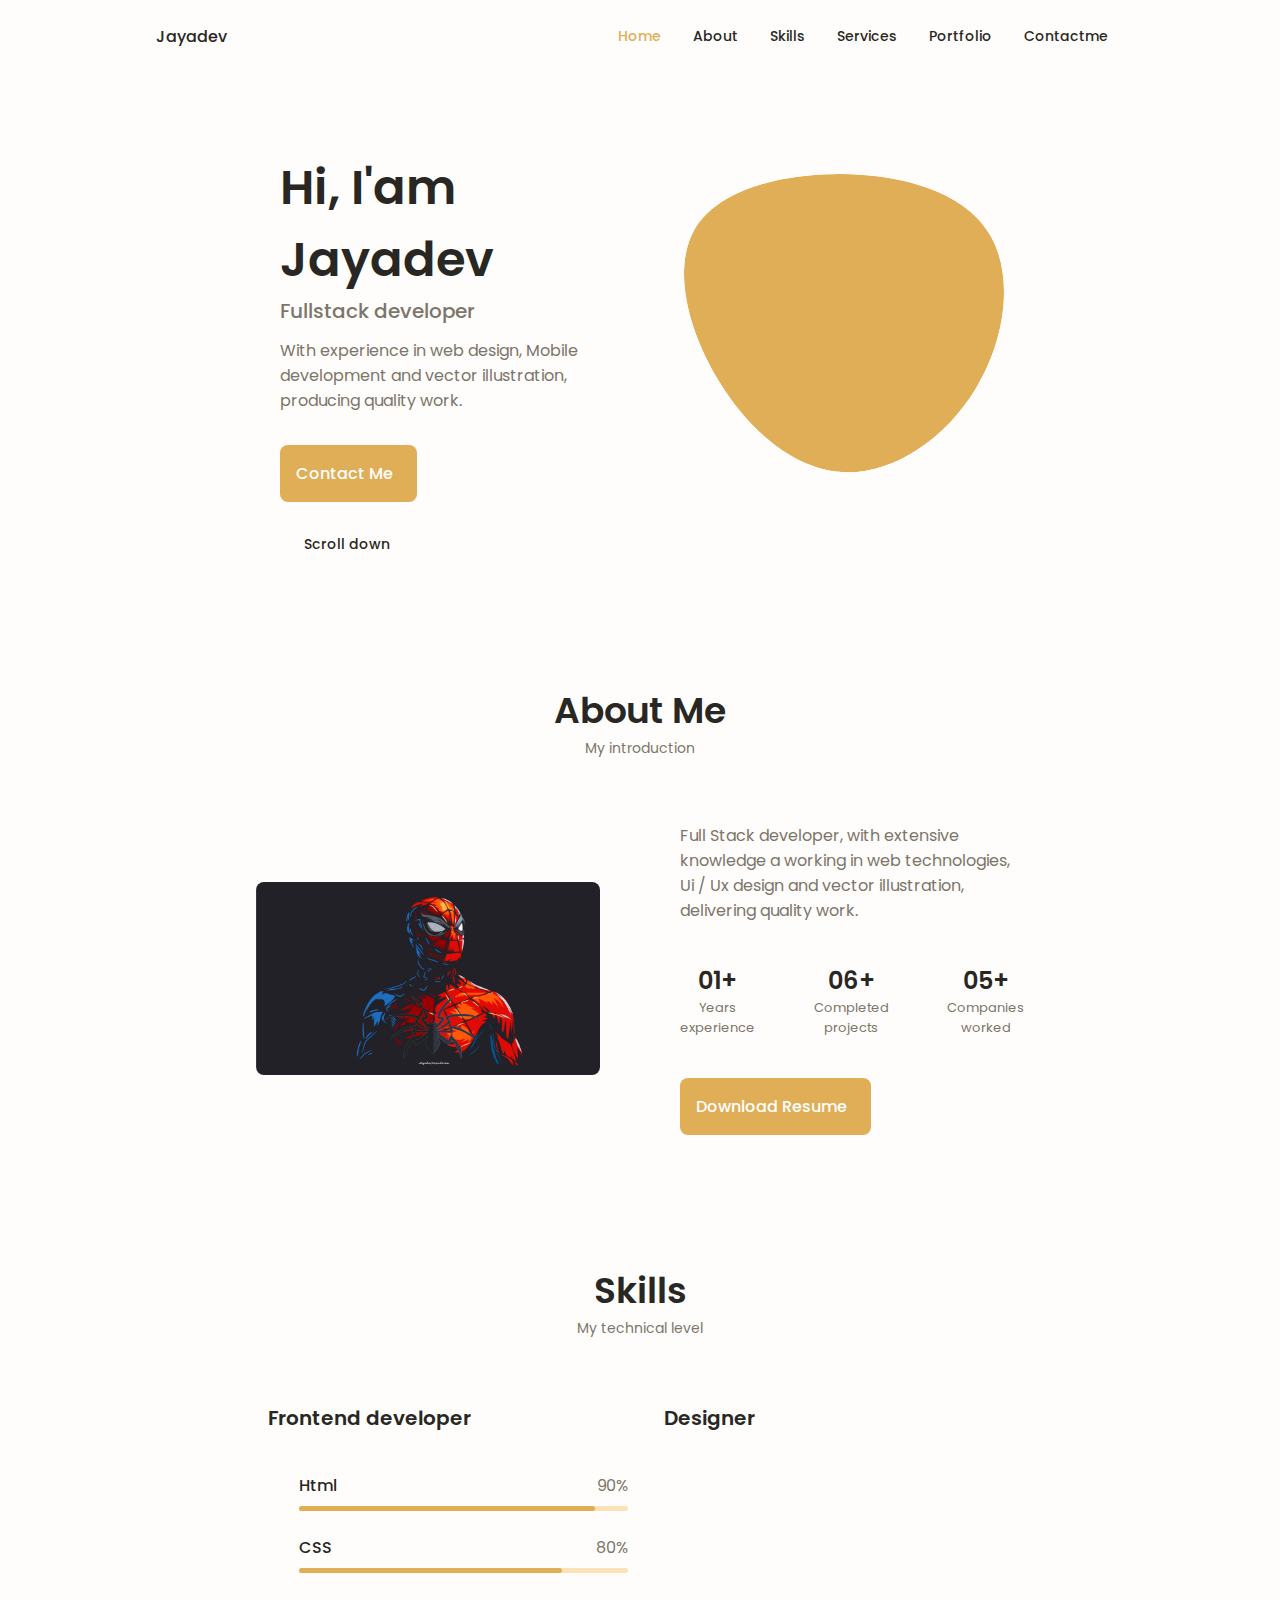
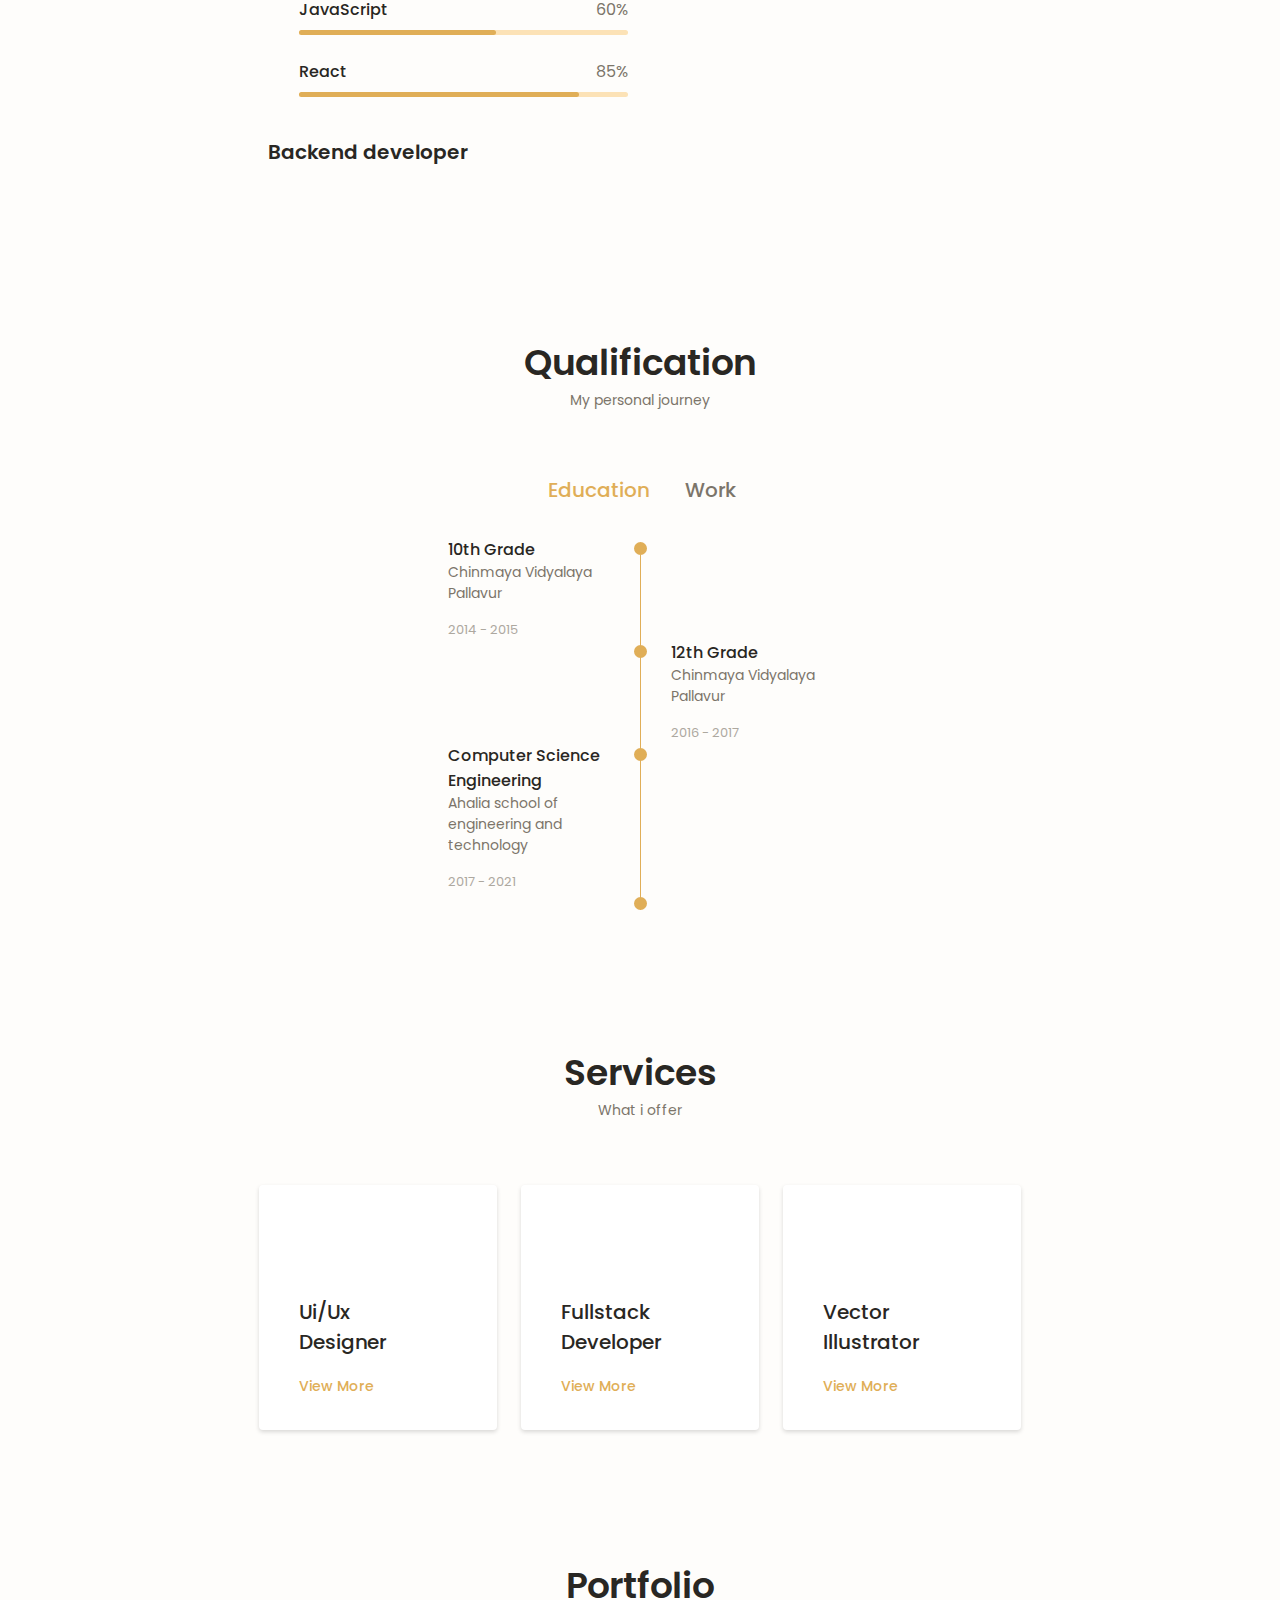
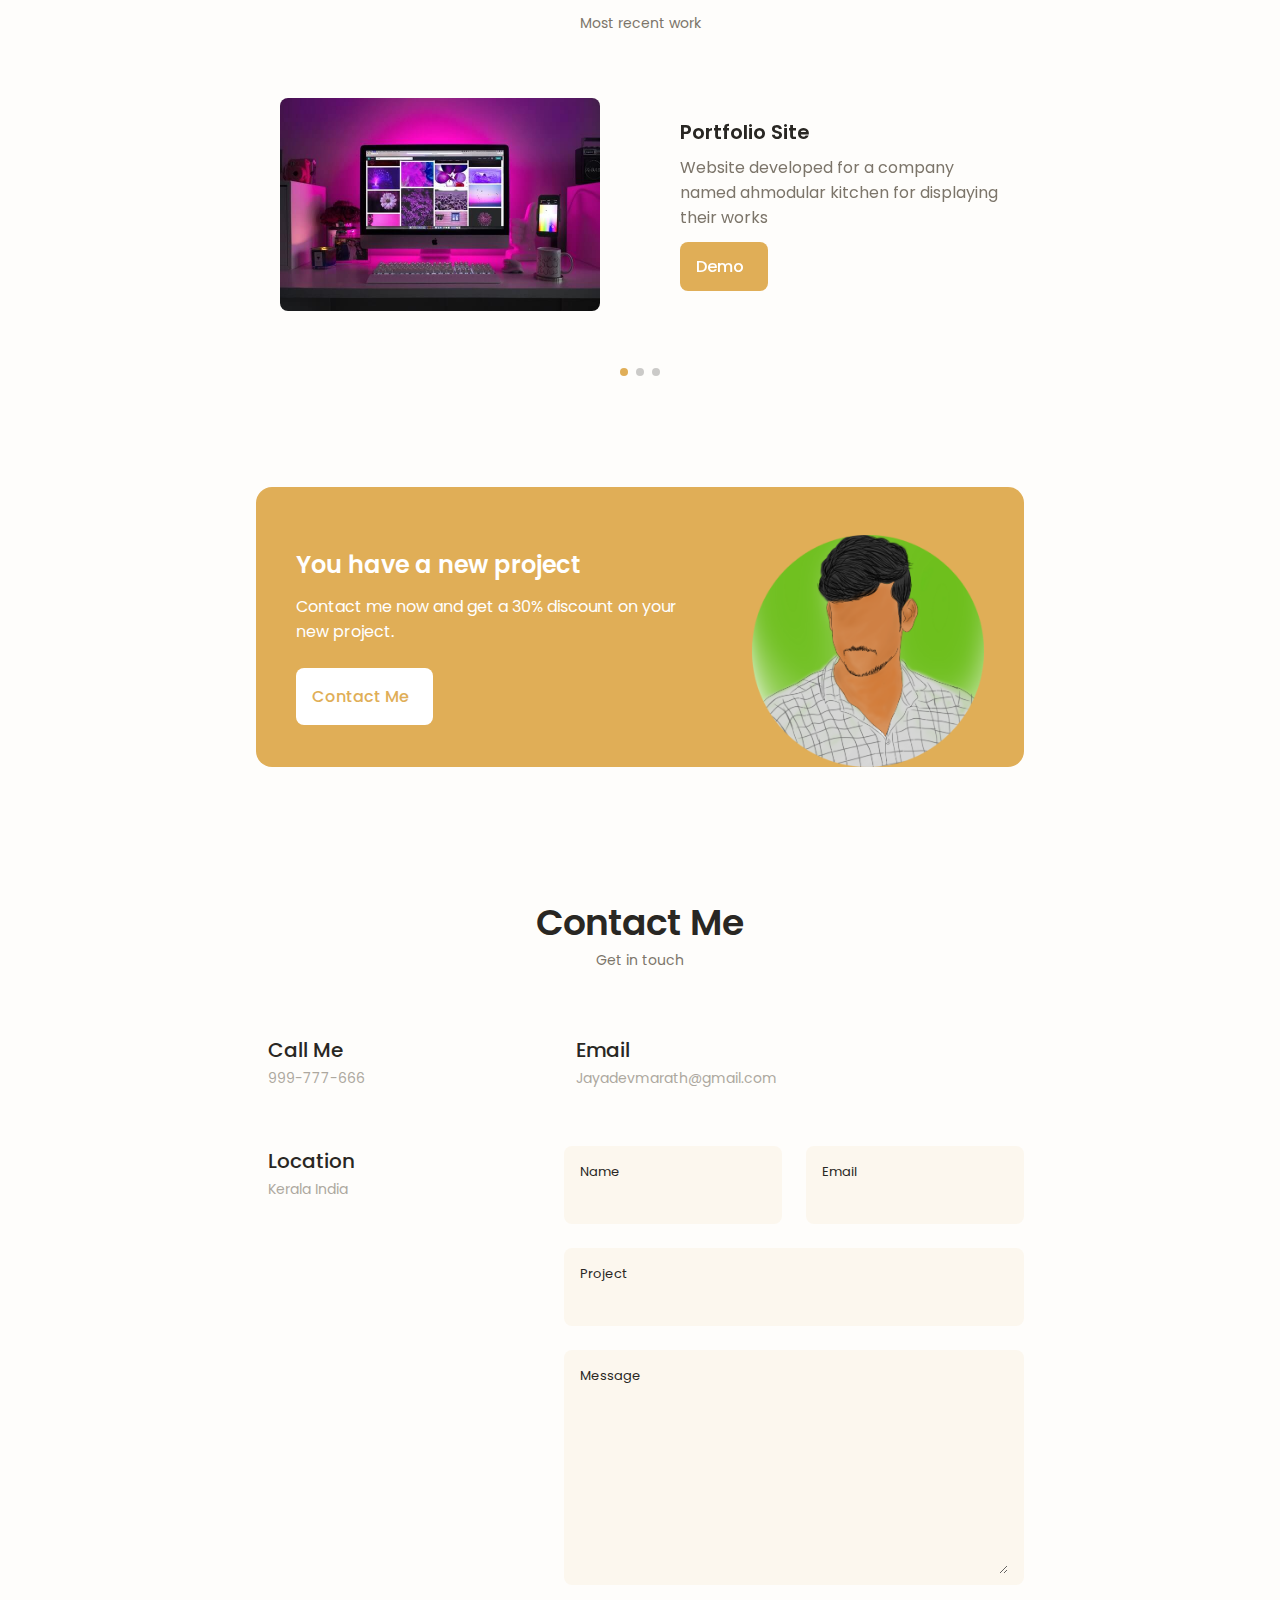
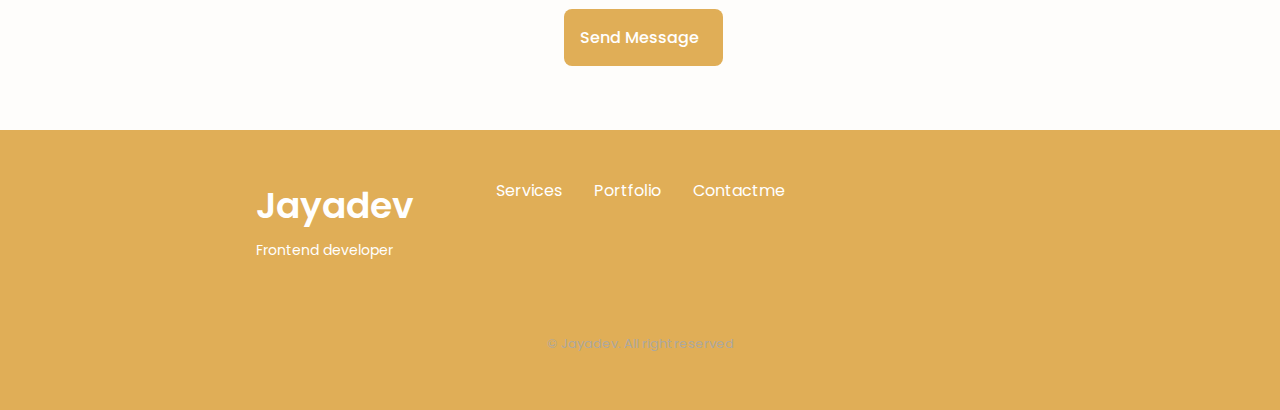
==== index.html @ 863f62b6 "resume added" ====
<!DOCTYPE html>
<html lang="en">
	
<head>
		<meta charset="UTF-8" />
		<meta name="viewport" content="width=device-width, initial-scale=1.0" />

		<!--==================== UNICONS ====================-->
		<link rel="stylesheet" href="https://unicons.iconscout.com/release/v4.0.0/css/line.css">

		<!--==================== SWIPER CSS ====================-->
		<link rel="stylesheet" href="assets/css/swiper-bundle.min.css" />

		<!--==================== CSS ====================-->
		<link rel="stylesheet" href="assets/css/styles.css" />

		<title>Jayadev's portfolio</title>
	</head>
	<body>
		<!--==================== HEADER ====================-->
		<header class="header" id="header">
			<nav class="nav container">
				<a href="#" class="nav__logo">Jayadev</a>

				<div class="nav__menu" id="nav-menu">
					<ul class="nav__list grid">
						<li class="nav__item">
							<a href="#home" class="nav__link active-link">
								<i class="uil uil-estate nav__icon"></i> Home
							</a>
						</li>
						<li class="nav__item">
							<a href="#about" class="nav__link">
								<i class="uil uil-user nav__icon"></i> About
							</a>
						</li>
						<li class="nav__item">
							<a href="#skills" class="nav__link">
								<i class="uil uil-file-alt nav__icon"></i>
								Skills
							</a>
						</li>
						<li class="nav__item">
							<a href="#services" class="nav__link">
								<i class="uil uil-briefcase-alt nav__icon"></i>
								Services
							</a>
						</li>
						<li class="nav__item">
							<a href="#portfolio" class="nav__link">
								<i class="uil uil-scenery nav__icon"></i>
								Portfolio
							</a>
						</li>
						<li class="nav__item">
							<a href="#contact" class="nav__link">
								<i class="uil uil-message nav__icon"></i>
								Contactme
							</a>
						</li>
					</ul>
					<i class="uil uil-times nav__close" id="nav-close"></i>
				</div>

				<div class="nav__btns">
					<!-- Theme change button -->
					<i class="uil uil-moon change-theme" id="theme-button"></i>

					<div class="nav__toggle" id="nav-toggle">
						<i class="uil uil-apps"></i>
					</div>
				</div>
			</nav>
		</header>

		<!--==================== MAIN ====================-->
		<main class="main">
			<!--==================== HOME ====================-->
			<section class="home section" id="home">
				<div class="home__container container grid">
					<div class="home__content grid">
						<div class="home__social">
							<a
								href="https://www.linkedin.com/in/jayadev-v-3472621b2/"
								target="_blank"
								class="home__social-icon"
							>
								<i class="uil uil-linkedin-alt"></i>
							</a>
							<a
								href="https://www.behance.net/jayadev_v"
								target="_blank"
								class="home__social-icon"
							>
								<i class="uil uil-behance"></i>
							</a>
							<a
								href="https://github.com/jayadevvasudevan"
								target="_blank"
								class="home__social-icon"
							>
								<i class="uil uil-github-alt"></i>
							</a>
						</div>
						<div class="home__img">
							<svg
								class="home__blob"
								viewBox="0 0 200 187"
								xmlns="http://www.w3.org/2000/svg"
								xmlns:xlink="http://www.w3.org/1999/xlink"
							>
								<mask id="mask0" mask-type="alpha">
									<path
										d="M190.312 36.4879C206.582 62.1187 201.309 102.826 182.328 134.186C163.346 165.547 
                    130.807 187.559 100.226 186.353C69.6454 185.297 41.0228 161.023 21.7403 129.362C2.45775 
                    97.8511 -7.48481 59.1033 6.67581 34.5279C20.9871 10.1032 59.7028 -0.149132 97.9666 
                    0.00163737C136.23 0.303176 174.193 10.857 190.312 36.4879Z"
									/>
								</mask>
								<g mask="url(#mask0)">
									<path
										d="M190.312 36.4879C206.582 62.1187 201.309 102.826 182.328 134.186C163.346 
                    165.547 130.807 187.559 100.226 186.353C69.6454 185.297 41.0228 161.023 21.7403 
                    129.362C2.45775 97.8511 -7.48481 59.1033 6.67581 34.5279C20.9871 10.1032 59.7028 
                    -0.149132 97.9666 0.00163737C136.23 0.303176 174.193 10.857 190.312 36.4879Z"
									/>
									<image
										class="home__blob-img"
										x="12"
										y="18"
										xlink:href="assets/img/perfil.png"
									/>
								</g>
							</svg>
						</div>
						<div class="home__data">
							<h1 class="home__title">Hi, I'am Jayadev</h1>
							<h3 class="home__subtitle">Fullstack developer</h3>
							<p class="home__description">
								With experience in web design, Mobile development and vector illustration, producing quality work.
							</p>
							<a href="#contact" class="button button--flex">
								Contact Me
								<i class="uil uil-message button__icon"></i>
							</a>
						</div>
					</div>

					<div class="home__scroll">
						<a
							href="#about"
							class="home__scroll-button button--flex"
						>
							<i class="uil uil-mouse-alt home__scroll-mouse"></i>
							<span class="home__scroll-name">Scroll down</span>
							<i
								class="uil uil-arrow-down home__scroll-arrow"
							></i>
						</a>
					</div>
				</div>
			</section>

			<!--==================== ABOUT ====================-->
			<section class="about section" id="about">
				<h2 class="section__title">About Me</h2>
				<span class="section__subtitle">My introduction</span>

				<div class="about__container container grid">
					<img src="assets/img/about.png" alt="" class="about__img" />

					<div class="about__data">
						<p class="about__description">
							Full Stack developer, with extensive knowledge a working in web technologies, Ui / Ux
							design and vector illustration, delivering quality work.
						</p>

						<div class="about__info">
							<div>
								<span class="about__info-title">01+</span>
								<span class="about__info-name"
									>Years <br />
									experience</span
								>
							</div>

							<div>
								<span class="about__info-title">06+</span>
								<span class="about__info-name"
									>Completed<br />
									projects</span
								>
							</div>

							<div>
								<span class="about__info-title">05+</span>
								<span class="about__info-name"
									>Companies <br />
									worked</span
								>
							</div>
						</div>

						<div class="about__buttons">
							<a
								download=""
								href="assets/pdf/Jayadev_V_Resume.pdf"
								class="button button--flex"
							>
								Download Resume
								<i
									class="uil uil-download-alt button__icon"
								></i>
							</a>
						</div>
					</div>
				</div>
			</section>

			<!--==================== SKILLS ====================-->
			<section class="skills section" id="skills">
				<h2 class="section__title">Skills</h2>
				<span class="section__subtitle">My technical level</span>

				<div class="skills__container container grid">
					<div>
						<!--==================== SKILLS 1 ====================-->
						<div class="skills__content skills__open">
							<div class="skills__header">
								<i
									class="uil uil-brackets-curly skills__icon"
								></i>

								<div>
									<h1 class="skills__title">
										Frontend developer
									</h1>
									<span class="skills__subtitile"
										></span
									>
								</div>
								<i class="uil uil-angle-down skills__arrow"></i>
							</div>

							<div class="skills__list grid">
								<div class="skills__data">
									<div class="skills__titles">
										<h3 class="skills__name">Html</h3>
										<span class="skills__number">90%</span>
									</div>
									<div class="skills__bar">
										<span
											class="
												skills__percentage skills__html
											"
										></span>
									</div>
								</div>

								<div class="skills__data">
									<div class="skills__titles">
										<h3 class="skills__name">CSS</h3>
										<span class="skills__number">80%</span>
									</div>
									<div class="skills__bar">
										<span
											class="
												skills__percentage skills__css
											"
										></span>
									</div>
								</div>

								<div class="skills__data">
									<div class="skills__titles">
										<h3 class="skills__name">JavaScript</h3>
										<span class="skills__number">60%</span>
									</div>
									<div class="skills__bar">
										<span
											class="
												skills__percentage skills__js
											"
										></span>
									</div>
								</div>

								<div class="skills__data">
									<div class="skills__titles">
										<h3 class="skills__name">React</h3>
										<span class="skills__number">85%</span>
									</div>
									<div class="skills__bar">
										<span
											class="
												skills__percentage skills__react
											"
										></span>
									</div>
								</div>
							</div>
						</div>

						<!--==================== SKILLS 2 ====================-->
						<div class="skills__content skills__close">
							<div class="skills__header">
								<i
									class="uil uil-server-network skills__icon"
								></i>

								<div>
									<h1 class="skills__title">
										Backend developer
									</h1>
									<span class="skills__subtitile"
										></span
									>
								</div>
								<i class="uil uil-angle-down skills__arrow"></i>
							</div>

							<div class="skills__list grid">
								<div class="skills__data">
									<div class="skills__titles">
										<h3 class="skills__name">PHP</h3>
										<span class="skills__number">80%</span>
									</div>
									<div class="skills__bar">
										<span
											class="
												skills__percentage skills__php
											"
										></span>
									</div>
								</div>

								<div class="skills__data">
									<div class="skills__titles">
										<h3 class="skills__name">Django</h3>
										<span class="skills__number">70%</span>
									</div>
									<div class="skills__bar">
										<span
											class="
												skills__percentage skills__node
											"
										></span>
									</div>
								</div>

								<div class="skills__data">
									<div class="skills__titles">
										<h3 class="skills__name">Firebase</h3>
										<span class="skills__number">90%</span>
									</div>
									<div class="skills__bar">
										<span
											class="
												skills__percentage
												skills__firebase
											"
										></span>
									</div>
								</div>

								<div class="skills__data">
									<div class="skills__titles">
										<h3 class="skills__name">Python</h3>
										<span class="skills__number">55%</span>
									</div>
									<div class="skills__bar">
										<span
											class="
												skills__percentage
												skills__python
											"
										></span>
									</div>
								</div>
							</div>
						</div>
					</div>

					<div>
						<!--==================== SKILLS 3 ====================-->
						<div class="skills__content skills__close">
							<div class="skills__header">
								<i class="uil uil-swatchbook skills__icon"></i>

								<div>
									<h1 class="skills__title">Designer</h1>
									<span class="skills__subtitile"
										></span
									>
								</div>
								<i class="uil uil-angle-down skills__arrow"></i>
							</div>

							<div class="skills__list grid">
								<div class="skills__data">
									<div class="skills__titles">
										<h3 class="skills__name">Figma</h3>
										<span class="skills__number">90%</span>
									</div>
									<div class="skills__bar">
										<span
											class="
												skills__percentage skills__figma
											"
										></span>
									</div>
								</div>

								<div class="skills__data">
									<div class="skills__titles">
										<h3 class="skills__name">Adobe XD</h3>
										<span class="skills__number">85%</span>
									</div>
									<div class="skills__bar">
										<span
											class="
												skills__percentage
												skills__sketch
											"
										></span>
									</div>
								</div>

								<div class="skills__data">
									<div class="skills__titles">
										<h3 class="skills__name">Photoshop</h3>
										<span class="skills__number">75%</span>
									</div>
									<div class="skills__bar">
										<span
											class="
												skills__percentage
												skills__photoshop
											"
										></span>
									</div>
								</div>
							</div>
						</div>
					</div>
				</div>
			</section>

			<!--==================== QUALIFICATION ====================-->
			<section class="qualification section">
				<h2 class="section__title">Qualification</h2>
				<span class="section__subtitle">My personal journey</span>

				<div class="qualification__container container">
					<div class="qualification__tabs">
						<div
							class="
								qualification__button
								button--flex
								qualification__active
							"
							data-target="#education"
						>
							<i
								class="
									uil uil-graduation-cap
									qualification__icon
								"
							></i>
							Education
						</div>

						<div
							class="qualification__button button--flex"
							data-target="#work"
						>
							<i
								class="
									uil uil-briefcase-alt
									qualification__icon
								"
							></i>
							Work
						</div>
					</div>

					<div class="qualification__sections">
						<!--==================== QUALIFICATION CONTENT 1 ====================-->
						<div
							class="qualification__content qualification__active"
							data-content
							id="education"
						>
							<!--==================== QUALIFICATION 1 ====================-->
							<div class="qualification__data">
								<div>
									<h3 class="qualification__title">
										10th Grade
									</h3>
									<span class="qualification__subtitle"
										>Chinmaya Vidyalaya Pallavur</span
									>
									<div class="qualification__calendar">
										<i class="uil uil-calendar-alt"></i>
										2014 - 2015
									</div>
								</div>

								<div>
									<span class="qualification__rounder"></span>
									<span class="qualification__line"></span>
								</div>
							</div>

							<!--==================== QUALIFICATION 2 ====================-->
							<div class="qualification__data">
								<div></div>

								<div>
									<span class="qualification__rounder"></span>
									<span class="qualification__line"></span>
								</div>

								<div>
									<h3 class="qualification__title">
										12th Grade
									</h3>
									<span class="qualification__subtitle"
										>Chinmaya Vidyalaya Pallavur</span
									>
									<div class="qualification__calendar">
										<i class="uil uil-calendar-alt"></i>
										2016 - 2017
									</div>
								</div>
							</div>

							<!--==================== QUALIFICATION 3 ====================-->
							<div class="qualification__data">
								<div>
									<h3 class="qualification__title">
										Computer Science Engineering
									</h3>
									<span class="qualification__subtitle"
										>Ahalia school of engineering and technology</span
									>
									<div class="qualification__calendar">
										<i class="uil uil-calendar-alt"></i>
										2017 - 2021
									</div>
								</div>

								<div>
									<span class="qualification__rounder"></span>
									<span class="qualification__line"></span>
								</div>
							</div>

							<!--==================== QUALIFICATION 4 ====================-->
							<div class="qualification__data">
								<div></div>

								<div>
									<span class="qualification__rounder"></span>
									<!-- <span
											class="qualification__line"
										></span> -->
								</div>

								
							</div>
						</div>

						<!--==================== QUALIFICATION CONTENT 2 ====================-->
						<div
							class="qualification__content"
							data-content
							id="work"
						>
							<!--==================== QUALIFICATION 1 ====================-->
							<div class="qualification__data">
								<div>
									<h3 class="qualification__title">
										Freelance Developer
									</h3>
									<span class="qualification__subtitle"
										>Ahalia IT Department</span
									>
									<div class="qualification__calendar">
										<i class="uil uil-calendar-alt"></i>
										3 months
									</div>
								</div>

								<div>
									<span class="qualification__rounder"></span>
									<span class="qualification__line"></span>
								</div>
							</div>


							<!--==================== QUALIFICATION 2 ====================-->
							<div class="qualification__data">
								<div></div>

								<div>
									<span class="qualification__rounder"></span>
									<span class="qualification__line"></span>
								</div>

								<div>
									<h3 class="qualification__title">
										Freelance Developer
									</h3>
									<span class="qualification__subtitle"
										>Ahmodular.in</span
									>
									<div class="qualification__calendar">
										<i class="uil uil-calendar-alt"></i>
										2 months
									</div>
								</div>
							</div>

							<!--==================== QUALIFICATION 3 ====================-->
							
						</div>
					</div>
				</div>
			</section>

			<!--==================== SERVICES ====================-->
			<section class="services section" id="services">
				<h2 class="section__title">Services</h2>
				<span class="section__subtitle">What i offer</span>

				<div class="services__container container grid">
					<!--==================== SERVICES 1 ====================-->
					<div class="services__content">
						<div>
							<i class="uil uil-web-grid services__icon"></i>
							<h3 class="services__title">
								Ui/Ux <br />
								Designer
							</h3>
						</div>

						<span
							class="
								button button--flex button--small button--link
								services__button
							"
						>
							View More
							<i class="uil uil-arrow-right button__icon"></i>
						</span>

						<div class="services__modal">
							<div class="services__modal-content">
								<h4 class="services__modal-title">
									Ui/Ux <br />
									Designer
								</h4>
								<i
									class="uil uil-times services__modal-close"
								></i>

								<ul class="services__modal-services grid">
									<li class="services__modal-service">
										<i
											class="
												uil uil-check-circle
												services__modal-icon
											"
										></i>
										<p>I develop the user interface.</p>
									</li>
									<li class="services__modal-service">
										<i
											class="
												uil uil-check-circle
												services__modal-icon
											"
										></i>
										<p>Web page wireframing.</p>
									</li>
									<li class="services__modal-service">
										<i
											class="
												uil uil-check-circle
												services__modal-icon
											"
										></i>
										<p>I create ux element interactions.</p>
									</li>
									<li class="services__modal-service">
										<i
											class="
												uil uil-check-circle
												services__modal-icon
											"
										></i>
										<p>I position your company brand.</p>
									</li>
								</ul>
							</div>
						</div>
					</div>
					<!--==================== SERVICES 2 ====================-->
					<div class="services__content">
						<div>
							<i class="uil uil-arrow services__icon"></i>
							<h3 class="services__title">
								Fullstack <br />
								Developer
							</h3>
						</div>

						<span
							class="
								button button--flex button--small button--link
								services__button
							"
						>
							View More
							<i class="uil uil-arrow-right button__icon"></i>
						</span>

						<div class="services__modal">
							<div class="services__modal-content">
								<h4 class="services__modal-title">
									Fullstack <br />
									Developer
								</h4>
								<i
									class="uil uil-times services__modal-close"
								></i>

								<ul class="services__modal-services grid">
									<li class="services__modal-service">
										<i
											class="
												uil uil-check-circle
												services__modal-icon
											"
										></i>
										<p>I develop websites.</p>
									</li>
									<li class="services__modal-service">
										<i
											class="
												uil uil-check-circle
												services__modal-icon
											"
										></i>
										<p>portfolio website development.</p>
									</li>
									<li class="services__modal-service">
										<i
											class="
												uil uil-check-circle
												services__modal-icon
											"
										></i>
										<p>Responsive and progressive web pages</p>
									</li>
									
								</ul>
							</div>
						</div>
					</div>
					<!--==================== SERVICES 3 ====================-->
					<div class="services__content">
						<div>
							<i class="uil uil-pen services__icon"></i>
							<h3 class="services__title">
								Vector <br />
								Illustrator
							</h3>
						</div>

						<span
							class="
								button button--flex button--small button--link
								services__button
							"
						>
							View More
							<i class="uil uil-arrow-right button__icon"></i>
						</span>

						<div class="services__modal">
							<div class="services__modal-content">
								<h4 class="services__modal-title">
									Vector <br />
									Illustrator
								</h4>
								<i
									class="uil uil-times services__modal-close"
								></i>

								<ul class="services__modal-services grid">
									<li class="services__modal-service">
										<i
											class="
												uil uil-check-circle
												services__modal-icon
											"
										></i>
										<p>I do vector illustrations.</p>
									</li>
									<li class="services__modal-service">
										<i
											class="
												uil uil-check-circle
												services__modal-icon
											"
										></i>
										<p>I make vector characters.</p>
									</li>
									<li class="services__modal-service">
										<i
											class="
												uil uil-check-circle
												services__modal-icon
											"
										></i>
										<p>Logo designing.</p>
									</li>
									
								</ul>
							</div>
						</div>
					</div>
				</div>
			</section>

			<!--==================== PORTFOLIO ====================-->
			<section class="portfolio section" id="portfolio">
				<h2 class="section__title">Portfolio</h2>
				<span class="section__subtitle">Most recent work</span>

				<div class="portfolio__container container swiper-container">
					<div class="swiper-wrapper">
						<!--==================== PORTFOLIO 1 ====================-->
						<div class="portfolio__content grid swiper-slide">
							<img
								src="assets/img/portfolio1.jpg"
								alt=""
								class="portfolio__img"
							/>

							<div class="portfolio__data">
								<h3 class="portfolio__title">Portfolio Site</h3>
								<p class="portfolio__description">
									Website developed for a company named ahmodular kitchen for displaying their works
								</p>
								<a
									href="https://ahmodular.in/"
									class="
										button button--flex button--small
										portfolio__button
									"
								>
									Demo
									<i
										class="uil uil-arrow-right button__icon"
									></i>
								</a>
							</div>
						</div>

						<!--==================== PORTFOLIO 2 ====================-->
						<div class="portfolio__content grid swiper-slide">
							<img
								src="assets/img/portfolio2.jpg"
								alt=""
								class="portfolio__img"
							/>

							<div class="portfolio__data">
								<h3 class="portfolio__title">Brand Design</h3>
								<p class="portfolio__description">
									Website adaptable to all devices, with ui
									components and animated interactions.
								</p>
								<a
									href="#"
									class="
										button button--flex button--small
										portfolio__button
									"
								>
									Demo
									<i
										class="uil uil-arrow-right button__icon"
									></i>
								</a>
							</div>
						</div>

						<!--==================== PORTFOLIO 3 ====================-->
						<div class="portfolio__content grid swiper-slide">
							<img
								src="assets/img/portfolio3.jpg"
								alt=""
								class="portfolio__img"
							/>

							<div class="portfolio__data">
								<h3 class="portfolio__title">Online Store</h3>
								<p class="portfolio__description">
									Website adaptable to all devices, with ui
									components and animated interactions.
								</p>
								<a
									href="#"
									class="
										button button--flex button--small
										portfolio__button
									"
								>
									Demo
									<i
										class="uil uil-arrow-right button__icon"
									></i>
								</a>
							</div>
						</div>
					</div>

					<!-- Add Arrows -->
					<div class="swiper-button-next">
						<i
							class="uil uil-angle-right-b swiper-portfolio-icon"
						></i>
					</div>
					<div class="swiper-button-prev">
						<i
							class="uil uil-angle-left-b swiper-portfolio-icon"
						></i>
					</div>

					<!-- Add Pagination -->
					<div class="swiper-pagination"></div>
				</div>
			</section>

			<!--==================== PROJECT IN MIND ====================-->
			<section class="project section">
				<div class="project__bg">
					<div class="project__container container grid">
						<div class="project__data">
							<h2 class="project__title">
								You have a new project
							</h2>
							<p class="project__description">
								Contact me now and get a 30% discount on your
								new project.
							</p>
							<a
								href="#contact"
								class="button button--flex button--white"
							>
								Contact Me
								<i
									class="
										uil uil-message
										project__icon
										button__icon
									"
								></i>
							</a>
						</div>

						<img
							src="assets/img/project.png"
							alt=""
							class="project__img"
						/>
					</div>
				</div>
			</section>

			<!--==================== TESTIMONIAL ====================-->
			

			<!--==================== CONTACT ME ====================-->
			<section class="contact section" id="contact">
				<h2 class="section__title">Contact Me</h2>
				<span class="section__subtitle">Get in touch</span>

				<div class="contact__container container grid">
					<div>
						<div class="contact__information">
							<i class="uil uil-phone contact__icon"></i>

							<div>
								<h3 class="contact__title">Call Me</h3>
								<span class="contact__subtitle"
									>999-777-666</span
								>
							</div>
						</div>
					</div>

					<div>
						<div class="contact__information">
							<i class="uil uil-envelope contact__icon"></i>

							<div>
								<h3 class="contact__title">Email</h3>
								<span class="contact__subtitle"
									>Jayadevmarath@gmail.com</span
								>
							</div>
						</div>
					</div>

					<div>
						<div class="contact__information">
							<i class="uil uil-map-marker contact__icon"></i>

							<div>
								<h3 class="contact__title">Location</h3>
								<span class="contact__subtitle"
									>Kerala India</span
								>
							</div>
						</div>
					</div>

					<form action="#" class="contact__form grid">
						<div class="contact__inputs grid">
							<div class="contact__content">
								<label for="" class="contact__label"
									>Name</label
								>
								<input type="text" class="contact__input" />
							</div>
							<div class="contact__content">
								<label for="" class="contact__label"
									>Email</label
								>
								<input type="email" class="contact__input" />
							</div>
						</div>
						<div class="contact__content">
							<label for="" class="contact__label">Project</label>
							<input type="text" class="contact__input" />
						</div>
						<div class="contact__content">
							<label for="" class="contact__label">Message</label>
							<textarea
								name=""
								id=""
								cols="0"
								rows="7"
								class="contact__input"
							></textarea>
						</div>
						<div>
							<a href="#" class="button button--flex">
								Send Message
								<i class="uil uil-message button__icon"></i>
							</a>
						</div>
					</form>
				</div>
			</section>
		</main>

		<!--==================== FOOTER ====================-->
		<footer class="footer">
			<div class="footer__bg">
				<div class="footer__container container grid">
					<div>
						<h1 class="footer__title">Jayadev</h1>
						<span class="footer__subtitle">Frontend developer</span>
					</div>

					<ul class="footer__links">
						<li>
							<a href="#services" class="footer__link"
								>Services</a
							>
						</li>
						<li>
							<a href="#portfolio" class="footer__link"
								>Portfolio</a
							>
						</li>
						<li>
							<a href="#contact" class="footer__link"
								>Contactme</a
							>
						</li>
					</ul>

					<div class="footer__socials">
						<a
							href="https://www.facebook.com/"
							target="_blank"
							class="footer__social"
						>
							<i class="uil uil-facebook-f"></i>
						</a>

						<a
							href="https://www.instagram.com/"
							target="_blank"
							class="footer__social"
						>
							<i class="uil uil-instagram"></i>
						</a>

						<a
							href="https://twitter.com/"
							target="_blank"
							class="footer__social"
						>
							<i class="uil uil-twitter-alt"></i>
						</a>
					</div>
				</div>

				<p class="footer__copy">&#169; Jayadev. All right reserved</p>
			</div>
		</footer>

		<!--==================== SCROLL TOP ====================-->
		<a href="#" class="scrollup" id="scroll-up">
			<i class="uil uil-arrow-up scrollup__icon"></i>
		</a>

		<!--==================== SWIPER JS ====================-->
		<script src="assets/js/swiper-bundle.min.js"></script>

		<!--==================== MAIN JS ====================-->
		<script src="assets/js/main.js"></script>
	</body>

</html>
---- assets/css/styles.css ----
/*==================== GOOGLE FONTS ====================*/
@import url("https://fonts.googleapis.com/css2?family=Poppins:ital,wght@0,400;0,500;1,400&amp;display=swap");

/*==================== VARIABLES CSS ====================*/
:root {
	--header-height: 3rem;

	/*========== Colors ==========*/
	/* Change favorite color */
	--hue-color: 38; /*Purple 250 - Green 142 - Blue 230 - Pink 340*/

	/* HSL color mode */
	--first-color: hsl(var(--hue-color), 69%, 61%);
	--first-color-second: hsl(var(--hue-color), 69%, 61%);
	--first-color-alt: hsl(var(--hue-color), 57%, 53%);
	--first-color-lighter: hsl(var(--hue-color), 92%, 85%);
	--title-color: hsl(var(--hue-color), 8%, 15%);
	--text-color: hsl(var(--hue-color), 8%, 45%);
	--text-color-light: hsl(var(--hue-color), 8%, 65%);
	--input-color: hsl(var(--hue-color), 70%, 96%);
	--body-color: hsl(var(--hue-color), 60%, 99%);
	--container-color: #fff;
	--scroll-bar-color: hsl(var(--hue-color), 12%, 90%);
	--scroll-thumb-color: hsl(var(--hue-color), 12%, 80%);

	/*========== Font and typography ==========*/
	--body-font: "Poppins", sans-serif;

	/* .5rem = 8px, 1rem = 16px, 1.5rem = 24px ... */
	--big-font-size: 2rem;
	--h1-font-size: 1.5rem;
	--h2-font-size: 1.25rem;
	--h3-font-size: 1.125rem;
	--normal-font-size: 0.938rem;
	--small-font-size: 0.813rem;
	--smaller-font-size: 0.75rem;

	/*========== Font weight ==========*/
	--font-medium: 500;
	--font-semi-bold: 600;

	/*========== Margenes Bottom ==========*/
	/* .25rem = 4px, .5rem = 8px, .75rem = 12px ... */
	--mb-0-25: 0.25rem;
	--mb-0-5: 0.5rem;
	--mb-0-75: 0.75rem;
	--mb-1: 1rem;
	--mb-1-5: 1.5rem;
	--mb-2: 2rem;
	--mb-2-5: 2.5rem;
	--mb-3: 3rem;

	/*========== z index ==========*/
	--z-tooltip: 10;
	--z-fixed: 100;
	--z-modal: 1000;
}

/* Font size for large devices */
@media screen and (min-width: 968px) {
	:root {
		--big-font-size: 3rem;
		--h1-font-size: 2.25rem;
		--h2-font-size: 1.5rem;
		--h3-font-size: 1.25rem;
		--normal-font-size: 1rem;
		--small-font-size: 0.875rem;
		--smaller-font-size: 0.813rem;
	}
}

/*========== Variables Dark theme ==========*/
body.dark-theme {
	/* HSL color mode */
	--first-color-second: hsl(var(--hue-color), 30%, 8%);
	--title-color: hsl(var(--hue-color), 8%, 95%);
	--text-color: hsl(var(--hue-color), 8%, 75%);
	--input-color: hsl(var(--hue-color), 29%, 16%);
	--body-color: hsl(var(--hue-color), 28%, 12%);
	--container-color: hsl(var(--hue-color), 29%, 16%);
	--scroll-bar-color: hsl(var(--hue-color), 12%, 48%);
	--scroll-thumb-color: hsl(var(--hue-color), 12%, 36%);
}

/*========== Button Dark/Light ==========*/
.nav__btns {
	display: flex;
	align-items: center;
}

.change-theme {
	font-size: 1.25rem;
	color: var(--title-color);
	margin-right: var(--mb-1);
	cursor: pointer;
}

.change-theme:hover {
	color: var(--first-color);
}

/*==================== BASE ====================*/
* {
	box-sizing: border-box;
	padding: 0;
	margin: 0;
}

html {
	scroll-behavior: smooth;
}

body {
	margin: 0 0 var(--header-height) 0;
	font-family: var(--body-font);
	font-size: var(--normal-font-size);
	background-color: var(--body-color);
	color: var(--text-color);
}

h1,
h2,
h3,
h4 {
	color: var(--title-color);
	font-weight: var(--font-semi-bold);
}

ul {
	list-style: none;
}

a {
	text-decoration: none;
}

img {
	max-width: 100%;
	height: auto;
}

/*==================== REUSABLE CSS CLASSES ====================*/
.section {
	padding: 2rem 0 4rem;
}

.section__title {
	font-size: var(--h1-font-size);
}

.section__subtitle {
	display: block;
	font-size: var(--small-font-size);
	margin-bottom: var(--mb-3);
}

.section__title,
.section__subtitle {
	text-align: center;
}

/*==================== LAYOUT ====================*/
.container {
	max-width: 768px;
	margin-left: var(--mb-1-5);
	margin-right: var(--mb-1-5);
}

.grid {
	display: grid;
	gap: 1.5rem;
}

.header {
	width: 100%;
	position: fixed;
	bottom: 0;
	left: 0;
	z-index: var(--z-fixed);
	background-color: var(--body-color);
}

/*==================== NAV ====================*/
.nav {
	max-width: 968px;
	height: var(--header-height);
	display: flex;
	justify-content: space-between;
	align-items: center;
}

.nav__logo,
.nav__toggle {
	color: var(--title-color);
	font-weight: var(--font-medium);
}

.nav__logo:hover {
	color: var(--first-color);
}

.nav__toggle {
	font-size: 1.1rem;
	cursor: pointer;
}

.nav__toggle:hover {
	color: var(--first-color);
}

@media screen and (max-width: 767px) {
	.nav__menu {
		position: fixed;
		bottom: -100%;
		left: 0;
		width: 100%;
		background-color: var(--body-color);
		padding: 2rem 1.5rem 4rem;
		box-shadow: 0 -1px 4px rgba(0, 0, 0, 0.15);
		border-radius: 1.5rem 1.5rem 0 0;
		transition: 0.3s;
	}
}

.nav__list {
	grid-template-columns: repeat(3, 1fr);
	gap: 2rem;
}

.nav__link {
	display: flex;
	flex-direction: column;
	align-items: center;
	font-size: var(--small-font-size);
	color: var(--title-color);
	font-weight: var(--font-medium);
}

.nav__link:hover {
	color: var(--first-color);
}

.nav__icon {
	font-size: 1.2rem;
}

.nav__close {
	position: absolute;
	right: 1.3rem;
	bottom: 0.5rem;
	font-size: 1.5rem;
	cursor: pointer;
	color: var(--first-color);
}

.nav__close:hover {
	color: var(--first-color-alt);
}

/* show menu */
.show-menu {
	bottom: 0;
}

/* Active link */
.active-link {
	color: var(--first-color);
}

/* Change background header */
.scroll-header {
	box-shadow: 0 -1px 4px rgba(0, 0, 0, 0.15);
}

/*==================== HOME ====================*/
.home-container {
	gap: 1rem;
}

.home__content {
	grid-template-columns: 0.5fr 3fr;
	padding-top: 3.5rem;
	align-items: center;
}

.home__social {
	display: grid;
	grid-template-columns: max-content;
	row-gap: 1rem;
}

.home__social-icon {
	font-size: 1.25rem;
	color: var(--first-color);
}

.home__social-icon:hover {
	font-size: 1.25rem;
	color: var(--first-color-alt);
}

.home__blob {
	width: 200px;
	fill: var(--first-color);
}

.home__blob-img {
	width: 170px;
}

.home__data {
	grid-column: 1/3;
}

.home__title {
	font-size: var(--big-font-size);
}

.home__subtitle {
	font-size: var(--h3-font-size);
	color: var(--text-color);
	font-weight: var(--font-medium);
	margin-bottom: var(--mb-0-75);
}

.home__description {
	margin-bottom: var(--mb-2);
}

.home__scroll {
	display: none;
}

.home__scroll-button {
	color: var(--first-color);
	transition: 0.3s;
}

.home__scroll-button:hover {
	transform: translateY(0.25rem);
}

.home__scroll-mouse {
	font-size: 2rem;
}

.home__scroll-name {
	font-size: var(--small-font-size);
	color: var(--title-color);
	font-weight: var(--font-medium);
	margin-right: var(--mb-0-25);
}

.home__scroll-arrow {
	font-size: 1.25rem;
}

/*==================== BUTTONS ====================*/
.button {
	display: inline-block;
	background-color: var(--first-color);
	color: #fff;
	padding: 1rem;
	border-radius: 0.5rem;
	font-weight: var(--font-medium);
}

.button:hover {
	background-color: var(--first-color-alt);
}

.button__icon {
	font-size: 1.25rem;
	margin-left: var(--mb-0-5);
	transition: 0.3s;
}

.button--white {
	background-color: #fff;
	color: var(--first-color);
}

.button--white:hover {
	background-color: #fff;
}

.button--flex {
	display: inline-flex;
	align-items: center;
}

.button--small {
	padding: 0.75rem 1rem;
}

.button--link {
	padding: 0;
	background-color: transparent;
	color: var(--first-color);
}

.button--link:hover {
	background-color: transparent;
	color: var(--first-color-alt);
}

/*==================== ABOUT ====================*/
.about__img {
	width: 200px;
	border-radius: 0.5rem;
	justify-self: center;
	align-self: center;
}

.about__description {
	text-align: center;
	margin-bottom: var(--mb-2-5);
}

.about__info {
	display: flex;
	justify-content: space-evenly;
	margin-bottom: var(--mb-2-5);
}

.about__info-title {
	font-size: var(--h2-font-size);
	font-weight: var(--font-semi-bold);
	color: var(--title-color);
}

.about__info-name {
	font-size: var(--smaller-font-size);
}

.about__info-title,
.about__info-name {
	display: block;
	text-align: center;
}

.about__buttons {
	display: flex;
	justify-content: center;
}

/*==================== SKILLS ====================*/
.skills__container {
	row-gap: 0;
}

.skills__header {
	display: flex;
	align-items: center;
	margin-bottom: var(--mb-2-5);
	cursor: pointer;
}

.skills__icon,
.skills__arrow {
	font-size: 2rem;
	color: var(--first-color);
}

.skills__icon {
	margin-right: var(--mb-0-75);
}

.skills__title {
	font-size: var(--h3-font-size);
}

.skills__subtitle {
	font-size: var(--small-font-size);
	color: var(--text-color-light);
}

.skills__arrow {
	margin-left: auto;
	transition: 0.4s;
}

.skills__list {
	row-gap: 1.5rem;
	padding-left: 2.7rem;
}

.skills__titles {
	display: flex;
	justify-content: space-between;
	margin-bottom: var(--mb-0-5);
}

.skills__name {
	font-size: var(--normal-font-size);
	font-weight: var(--font-medium);
}

.skills__bar,
.skills__percentage {
	height: 5px;
	border-radius: 0.25rem;
}

.skills__bar {
	background-color: var(--first-color-lighter);
}

.skills__percentage {
	display: block;
	background-color: var(--first-color);
}

.skills__html {
	width: 90%;
}
.skills__css {
	width: 80%;
}
.skills__js {
	width: 60%;
}
.skills__react {
	width: 85%;
}
.skills__php {
	width: 80%;
}
.skills__node {
	width: 70%;
}
.skills__firebase {
	width: 90%;
}
.skills__python {
	width: 55%;
}
.skills__figma {
	width: 90%;
}
.skills__sketch {
	width: 85%;
}
.skills__photoshop {
	width: 85%;
}

.skills__close .skills__list {
	height: 0;
	overflow: hidden;
}
.skills__open .skills__list {
	height: max-content;
	margin-bottom: var(--mb-2-5);
}

.skills__open .skills__arrow {
	transform: rotate(-180deg);
}

/*==================== QUALIFICATION ====================*/
.qualification__tabs {
	display: flex;
	justify-content: space-evenly;
	margin-bottom: var(--mb-2);
}

.qualification__button {
	font-size: var(--h3-font-size);
	font-weight: var(--font-medium);
	cursor: pointer;
}

.qualification__button:hover {
	color: var(--first-color);
}

.qualification__icon {
	font-size: 1.8rem;
	margin-right: var(--mb-0-25);
}

.qualification__data {
	display: grid;
	grid-template-columns: 1fr max-content 1fr;
	column-gap: 1.5rem;
}

.qualification__title {
	font-size: var(--normal-font-size);
	font-weight: var(--font-medium);
}

.qualification__subtitle {
	display: inline-block;
	font-size: var(--small-font-size);
	margin-bottom: var(--mb-1);
}

.qualification__calendar {
	font-size: var(--smaller-font-size);
	color: var(--text-color-light);
}

.qualification__rounder {
	display: inline-block;
	width: 13px;
	height: 13px;
	background-color: var(--first-color);
	border-radius: 50%;
}

.qualification__line {
	display: block;
	width: 1px;
	height: 100%;
	background-color: var(--first-color);
	transform: translate(6px, -7px);
}

.qualification [data-content] {
	display: none;
}

.qualification__active[data-content] {
	display: block;
}

.qualification__button.qualification__active {
	color: var(--first-color);
}

/*==================== SERVICES ====================*/
.services__container {
	gap: 1.5rem;
	grid-template-columns: repeat(2, 1fr);
}

.services__content {
	position: relative;
	background-color: var(--container-color);
	padding: 3.5rem 0.5rem 1.25rem 1.5rem;
	border-radius: 0.25rem;
	box-shadow: 0 2px 4px rgba(0, 0, 0, 0.15);
	transition: 0.3s;
}

.services__content:hover {
	box-shadow: 0 4px 8px rgba(0, 0, 0, 0.15);
}

.services__icon {
	display: block;
	font-size: 1.5rem;
	color: var(--first-color);
	margin-bottom: var(--mb-1);
}

.services__title {
	font-size: var(--h3-font-size);
	margin-bottom: var(--mb-1);
	font-weight: var(--font-medium);
}

.services__button {
	cursor: pointer;
	font-size: var(--small-font-size);
}

.services__button:hover .button__icon {
	transform: translateX(0.25rem);
}

.services__modal {
	position: fixed;
	top: 0;
	left: 0;
	right: 0;
	bottom: 0;
	background-color: rgba(0, 0, 0, 0.5);
	display: flex;
	align-items: center;
	justify-content: center;
	padding: 0 1rem;
	z-index: var(--z-modal);
	opacity: 0;
	visibility: hidden;
	transition: 0.3s;
}

.services__modal-content {
	position: relative;
	background-color: var(--container-color);
	padding: 1.5rem;
	border-radius: 0.5rem;
}

.services__modal-services {
	row-gap: 1rem;
}

.services__modal-service {
	display: flex;
}

.services__modal-title {
	font-size: var(--h3-font-size);
	font-weight: var(--font-medium);
	margin-bottom: var(--mb-1-5);
}

.services__modal-close {
	position: absolute;
	top: 1rem;
	right: 1rem;
	font-size: 1.5rem;
	color: var(--first-color);
	cursor: pointer;
}

.services__modal-icon {
	color: var(--first-color);
	margin-right: var(--mb-0-25);
}

/* Active Modal */
.active-modal {
	opacity: 1;
	visibility: visible;
}

/*==================== PORTFOLIO ====================*/
.portfolio__container {
	overflow: initial;
}

.portfolio__content {
	padding: 0 1.5rem;
}

.portfolio__img {
	width: 265px;
	border-radius: 0.5rem;
	justify-self: center;
}

.portfolio__title {
	font-size: var(--h3-font-size);
	margin-bottom: var(--mb-0-5);
}

.portfolio__description {
	margin-bottom: var(--mb-0-75);
}

.portfolio__button:hover .button__icon {
	transform: translateX(0.25rem);
}

.swiper-button-prev::after,
.swiper-button-next::after {
	content: "";
}

.swiper-portfolio-icon {
	font-size: 2rem;
	color: var(--first-color);
}

.swiper-button-prev {
	left: -0.5rem;
}

.swiper-button-next {
	right: -0.5rem;
}

.swiper-container-horizontal > .swiper-pagination-bullets {
	bottom: -2.5rem;
}

.swiper-pagination-bullet-active {
	background-color: var(--first-color);
}

.swiper-button-prev,
.swiper-button-next,
.swiper-pagination-bullet {
	outline: none;
}

/*==================== PROJECT IN MIND ====================*/
.project {
	text-align: center;
}

.project__bg {
	background-color: var(--first-color-second);
	padding-top: 3rem;
}

.project__title {
	font-size: var(--h2-font-size);
	margin-bottom: var(--mb-0-75);
}

.project__description {
	margin-bottom: var(--mb-1-5);
}

.project__title,
.project__description {
	color: #fff;
}

.project__img {
	width: 232px;
	justify-self: center;
}

/*==================== TESTIMONIAL ====================*/
.testimonial__data,
.testimonial__header {
	display: flex;
}

.testimonial__data {
	justify-content: space-between;
	margin-bottom: var(--mb-1);
}

.testimonial__img {
	width: 60px;
	height: 60px;
	border-radius: 50%;
	margin-right: var(--mb-0-75);
}

.testimonial__name {
	font-size: var(--h3-font-size);
	font-weight: var(--font-medium);
}

.testimonial__client {
	font-size: var(--small-font-size);
	color: var(--text-color-light);
}

.testimonial__description {
	margin-bottom: var(--mb-2-5);
}

.testimonial__icon-star {
	color: var(--first-color);
}

.swiper-container .swiper-pagination-testimonial {
	bottom: 0;
}

/*==================== CONTACT ME ====================*/
.contact__information {
	display: flex;
	margin-bottom: var(--mb-2);
}

.contact__icon {
	font-size: 2rem;
	color: var(--first-color);
	margin-right: var(--mb-0-75);
}

.contact__title {
	font-size: var(--h3-font-size);
	font-weight: var(--font-medium);
}

.contact__subtitle {
	font-size: var(--small-font-size);
	color: var(--text-color-light);
}

.contact__content {
	background-color: var(--input-color);
	border-radius: 0.5rem;
	padding: 0.75rem 1rem 0.25rem;
}

.contact__label {
	font-size: var(--smaller-font-size);
	color: var(--title-color);
}

.contact__input {
	width: 100%;
	background-color: var(--input-color);
	color: var(--text-color);
	font-family: var(--body-font);
	font-size: var(--normal-font-size);
	border: none;
	outline: none;
	padding: 0.25rem 0.5rem 0.5rem 0;
}

/*==================== FOOTER ====================*/
.footer {
	padding-top: 2rem;
}

.footer__container {
	row-gap: 3.5rem;
}

.footer__bg {
	background-color: var(--first-color-second);
	padding: 2rem 0 3rem;
}

.footer__title {
	font-size: var(--h1-font-size);
	margin-bottom: var(--mb-0-25);
}

.footer__subtitle {
	font-size: var(--small-font-size);
}

.footer__links {
	display: flex;
	flex-direction: column;
	row-gap: 1.5rem;
}

.footer__link:hover {
	color: var(--first-color-lighter);
}

.footer__social {
	font-size: 1.25rem;
	margin-right: var(--mb-1-5);
}

.footer__social:hover {
	color: var(--first-color-lighter);
}

.footer__copy {
	font-size: var(--smaller-font-size);
	text-align: center;
	color: var(--text-color-light);
	margin-top: var(--mb-3);
}

.footer__title,
.footer__subtitle,
.footer__link,
.footer__social {
	color: #fff;
}

/*========== SCROLL UP ==========*/
.scrollup {
	position: fixed;
	right: 1rem;
	bottom: -20%;
	background-color: var(--first-color);
	opacity: 0.8;
	padding: 0 0.3rem;
	border-radius: 0.4rem;
	z-index: var(--z-tooltip);
	transition: 0.4s;
}

.scrollup:hover {
	background-color: var(--first-color-alt);
}

.scrollup__icon {
	font-size: 1.5rem;
	color: #fff;
}

/* Show scroll */
.show-scroll {
	bottom: 5rem;
}

/*========== SCROLL BAR ==========*/
::-webkit-scrollbar {
	width: 0.6rem;
	background-color: var(--scroll-bar-color);
	border-radius: 0.5rem;
}

::-webkit-scrollbar-thumb {
	background-color: var(--scroll-thumb-color);
	border-radius: 0.5rem;
}
::-webkit-scrollbar-thumb:hover {
	background-color: var(--text-color-light);
}

/*==================== MEDIA QUERIES ====================*/
/* For small devices */
@media screen and (max-width: 350px) {
	.container {
		margin-left: var(--mb-1);
		margin-right: var(--mb-1);
	}

	.nav__menu {
		padding: 2rem 0.25rem 4rem;
	}
	.nav__list {
		column-gap: 0;
	}

	.home__content {
		grid-template-columns: 0.25fr 3fr;
	}
	.home__blob {
		width: 180px;
	}

	.skills__title {
		font-size: var(--normal-font-size);
	}

	.qualification__data {
		gap: 0.5rem;
	}

	.services__container {
		grid-template-columns: max-content;
		justify-content: center;
	}
	.services__content {
		padding-right: 3.5rem;
	}
	.services__modal {
		padding: 0 0.5rem;
	}

	.project__img {
		width: 200px;
	}

	.testimonial__data,
	.testimonial__header {
		flex-direction: column;
		align-items: center;
	}
	.testimonial__img {
		margin-right: 0;
		margin-bottom: var(--mb-0-25);
	}
	.testimonial__data,
	.testimonial__description {
		text-align: center;
	}
}

/* For medium devices */
@media screen and (min-width: 568px) {
	.home__content {
		grid-template-columns: max-content 1fr 1fr;
	}
	.home__data {
		grid-column: initial;
	}
	.home__img {
		order: 1;
		justify-self: center;
	}

	.about__container,
	.skills__container,
	.portfolio__content,
	.project__container,
	.contact__container,
	.footer__container {
		grid-template-columns: repeat(2, 1fr);
	}

	.qualification__sections {
		display: grid;
		grid-template-columns: 0.6fr;
		justify-content: center;
	}
}

@media screen and (min-width: 768px) {
	.container {
		margin-left: auto;
		margin-right: auto;
	}

	body {
		margin: 0;
	}

	.section {
		padding: 6rem 0 2rem;
	}
	.section__subtitle {
		margin-bottom: 4rem;
	}

	.header {
		top: 0;
		bottom: initial;
	}
	.header,
	.main,
	.footer__container {
		padding: 0 1rem;
	}

	.nav {
		height: calc(var(--header-height) + 1.5rem);
		column-gap: 1rem;
	}
	.nav__icon,
	.nav__close,
	.nav__toggle {
		display: none;
	}
	.nav__list {
		display: flex;
		column-gap: 2rem;
	}
	.nav__menu {
		margin-left: auto;
	}
	.change-theme {
		margin: 0;
	}

	.home-container {
		row-gap: 5rem;
	}
	.home-content {
		padding-top: 5.5rem;
		column-gap: 2rem;
	}
	.home__blob {
		width: 270px;
	}
	.home__scroll {
		display: block;
	}
	.home__scroll-button {
		margin-left: 3rem;
	}

	.about__container {
		column-gap: 5rem;
	}
	.about__img {
		width: 350px;
	}
	.about__description {
		text-align: initial;
	}
	.about__info {
		justify-content: space-between;
	}
	.about__buttons {
		justify-content: initial;
	}

	.qualification__tabs {
		justify-content: center;
	}
	.qualification__button {
		margin: 0 var(--mb-1);
	}
	.qualification__sections {
		grid-template-columns: 0.5fr;
	}

	.services__container {
		grid-template-columns: repeat(3, 218px);
		justify-content: center;
	}
	.services__icon {
		font-size: 2rem;
	}
	.services__content {
		padding: 6rem 0 2rem 2.5rem;
	}
	.services__modal-content {
		width: 450px;
	}

	.portfolio__img {
		width: 320px;
	}
	.portfolio__content {
		align-items: center;
	}

	.project {
		text-align: initial;
	}
	.project__bg {
		background: none;
	}
	.project__container {
		background-color: var(--first-color-second);
		border-radius: 1rem;
		padding: 3rem 2.5rem 0;
		grid-template-columns: 1fr max-content;
		column-gap: 3rem;
	}
	.project__data {
		padding-top: 0.8rem;
	}

	.footer__container {
		grid-template-columns: repeat(3, 1fr);
	}
	.footer__bg {
		padding: 3rem 0 3.5rem;
	}
	.footer__links {
		flex-direction: row;
		column-gap: 2rem;
	}
	.footer__socials {
		justify-self: flex-end;
	}
	.footer__copy {
		margin-top: 4.5rem;
	}
}

/* For large devices */
@media screen and (min-width: 1024px) {
	.header,
	.main,
	.footer__container {
		padding: 0;
	}

	.home__blob {
		width: 320px;
	}
	.home__social {
		transform: translateX(-6rem);
	}

	.services__container {
		grid-template-columns: repeat(3, 238px);
	}

	.portfolio__content {
		column-gap: 5rem;
	}
	.swiper-portfolio-icon {
		font-size: 3.5rem;
	}
	.swiper-button-prev {
		left: -3.5rem;
	}
	.swiper-button-next {
		right: -3.5rem;
	}
	.swiper-container-horizontal > .swiper-pagination-bullets {
		bottom: -4.5rem;
	}

	.contact__form {
		width: 460px;
	}
	.contact__inputs {
		grid-template-columns: repeat(2, 1fr);
	}
}
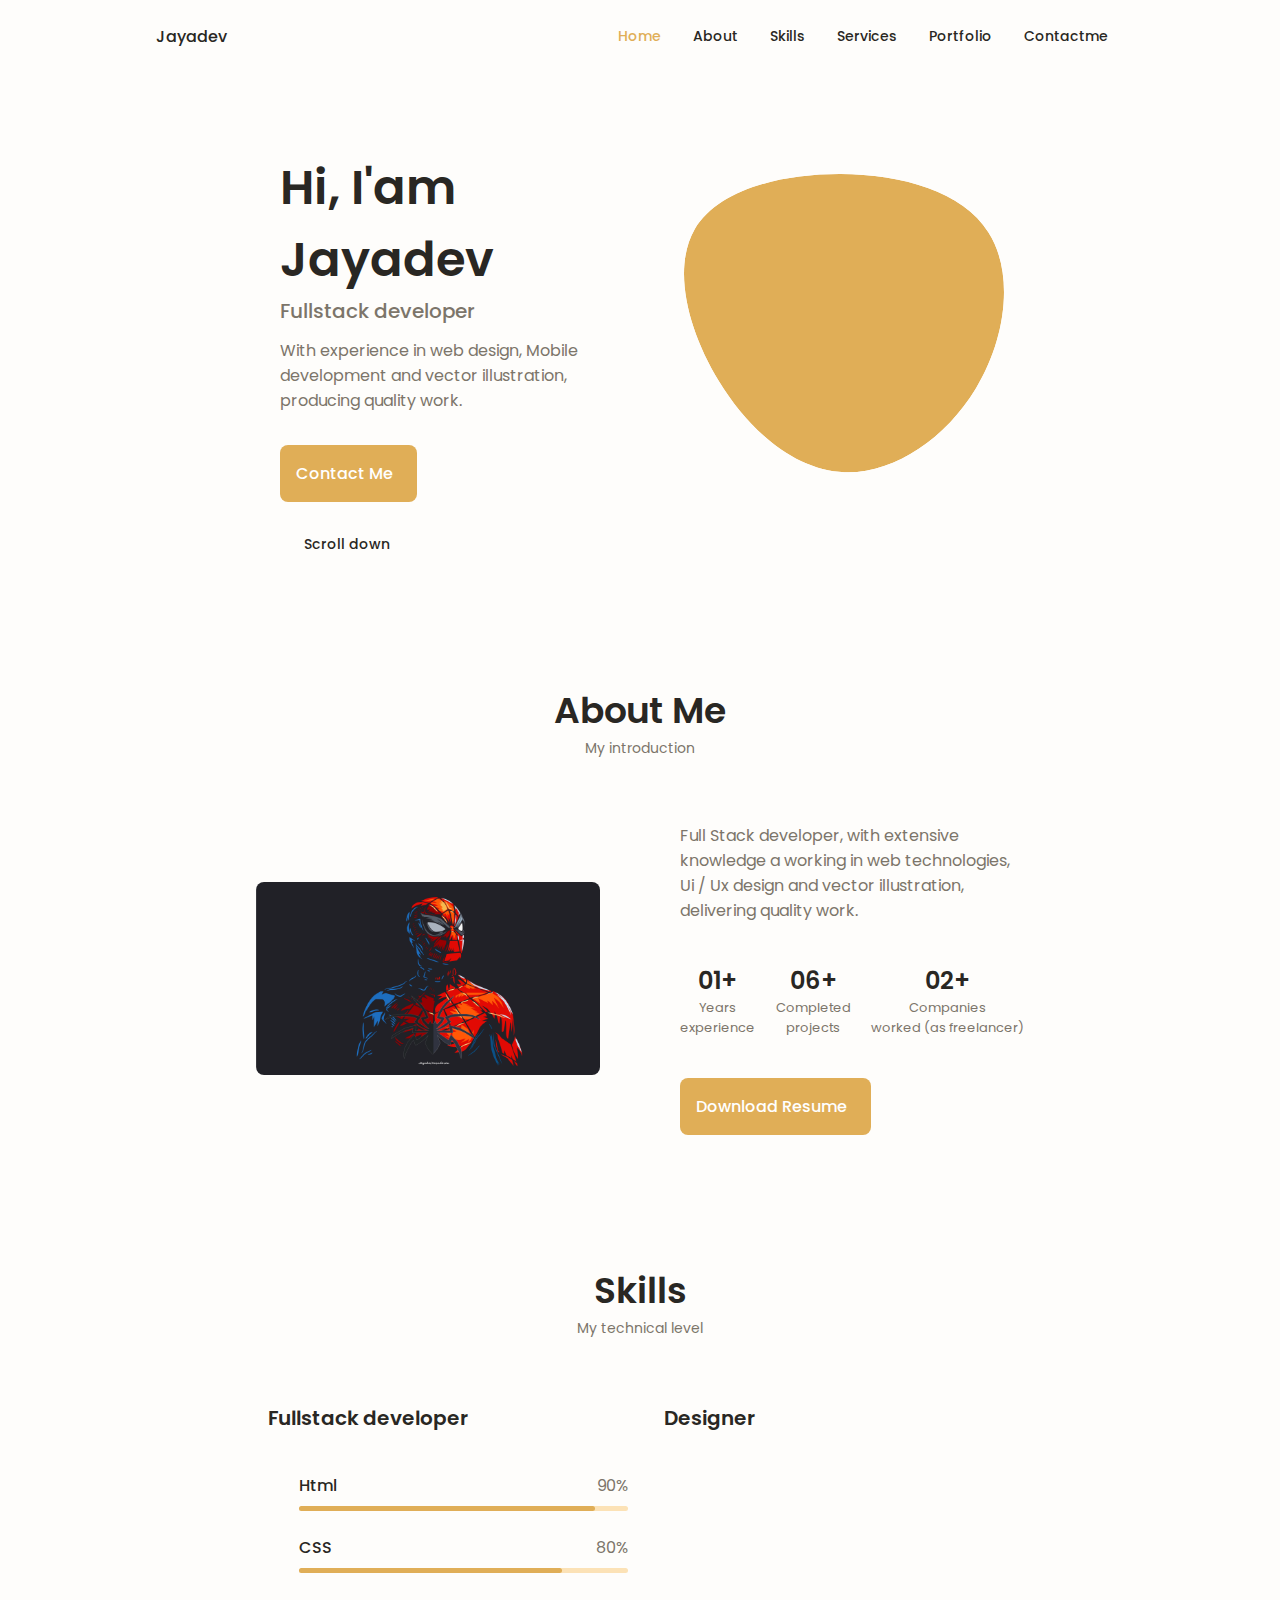
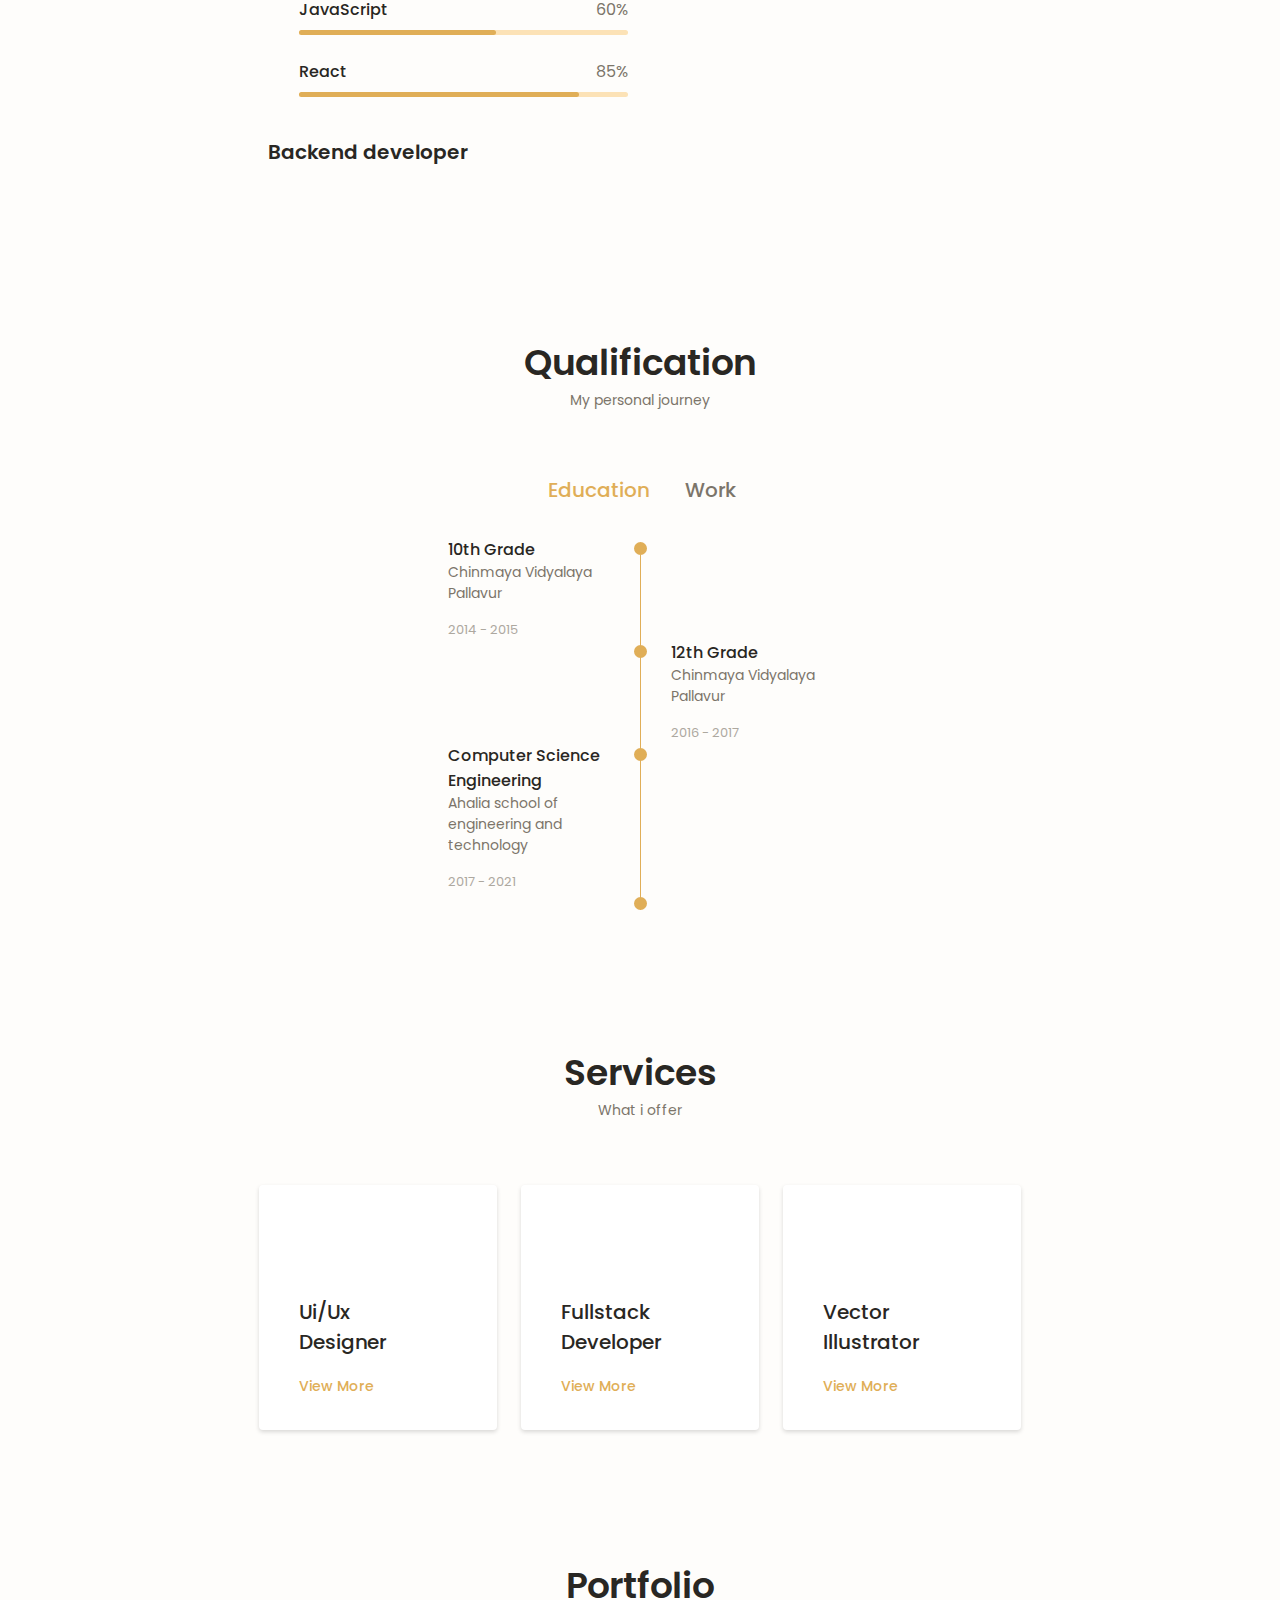
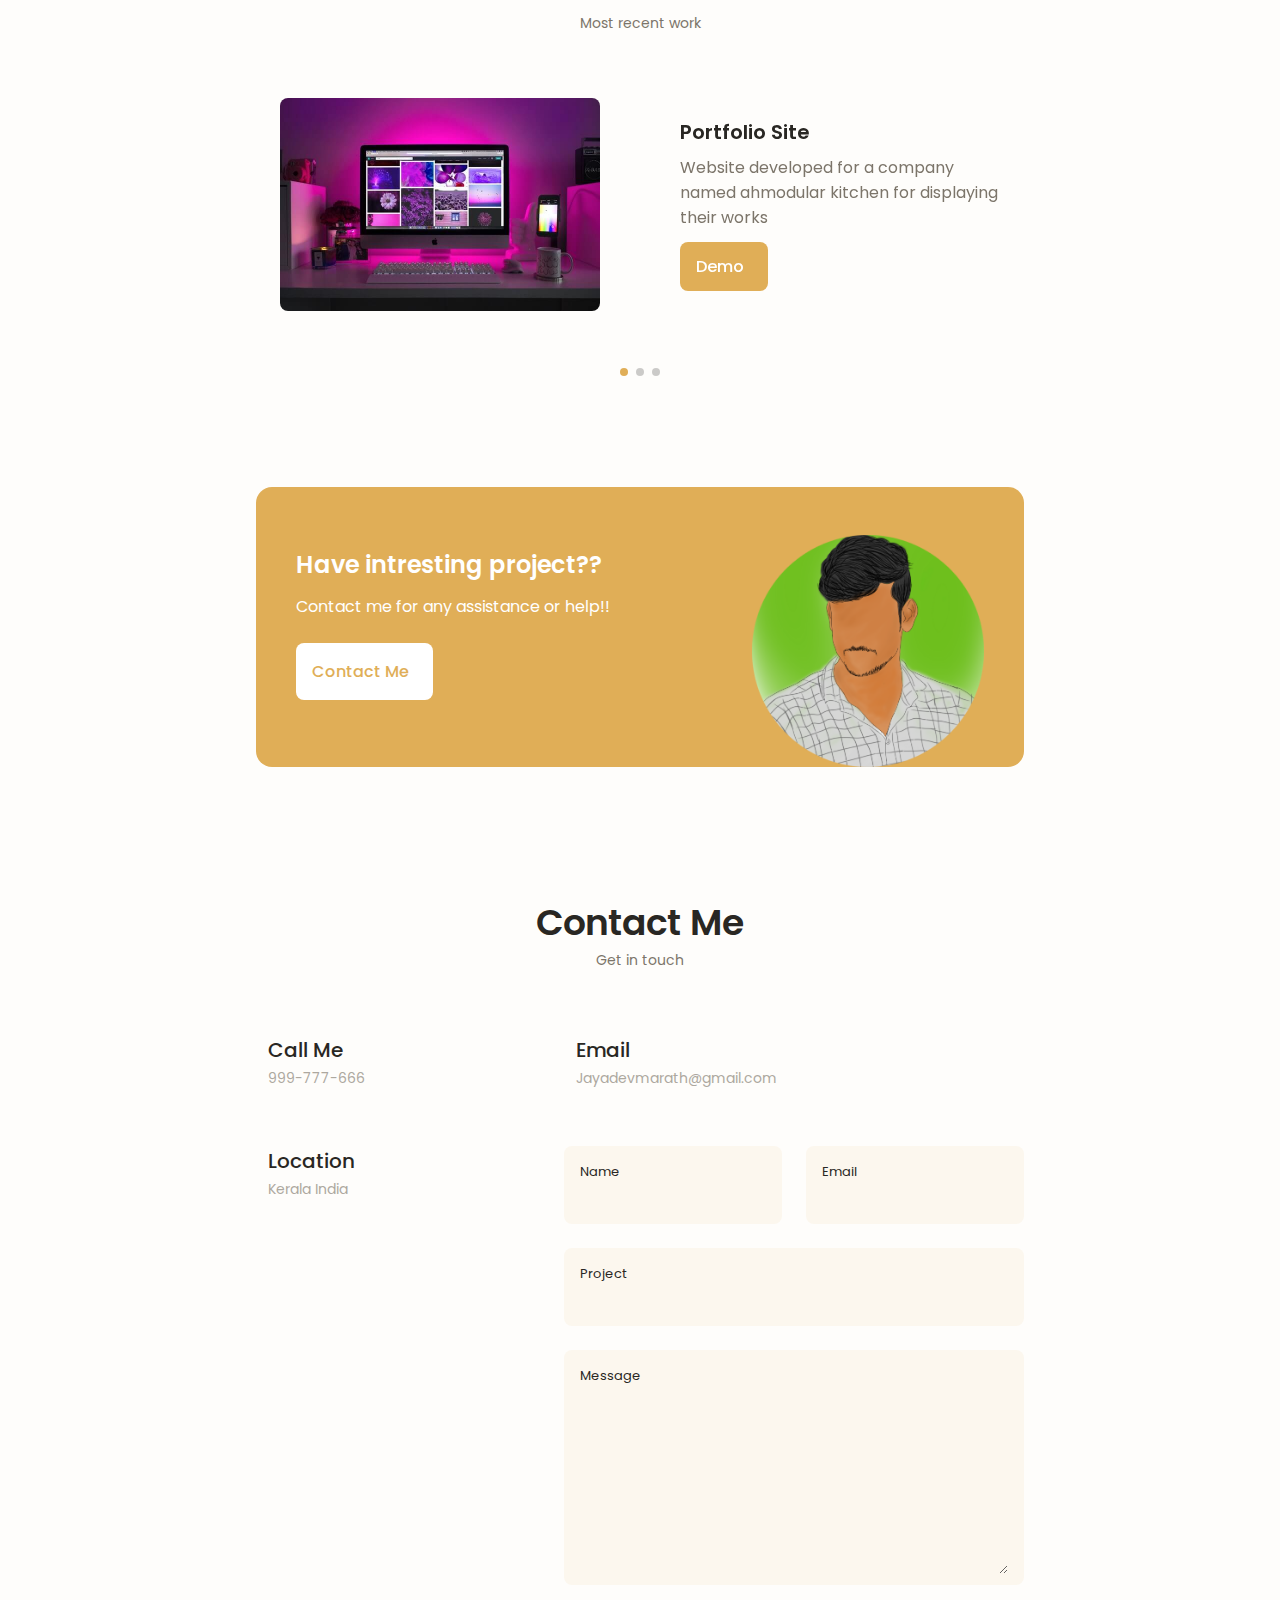
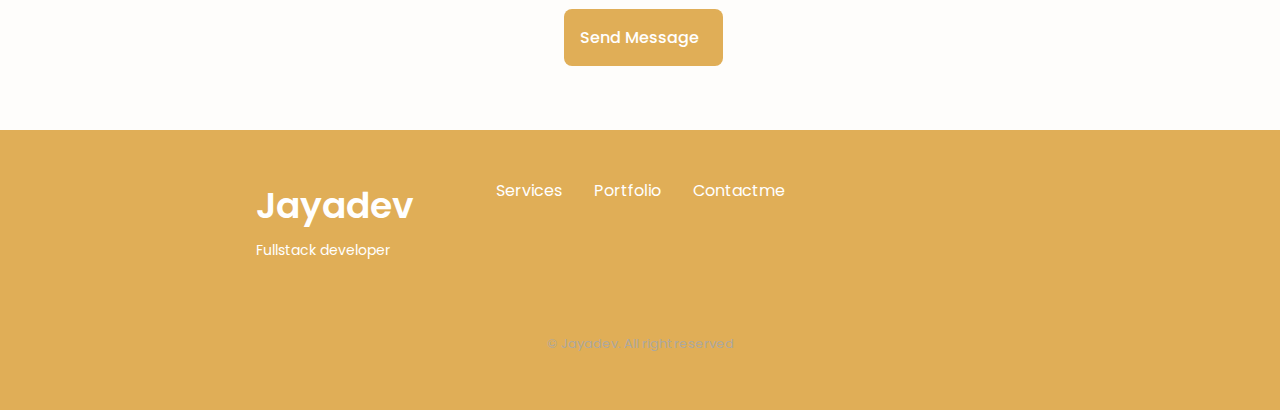
==== commit 11ee074f: "hh" ====
--- a/index.html
+++ b/index.html
@@ -2,6 +2,7 @@
 <html lang="en">
 	
 <head>
+		<link rel="shortcut icon" href="assets/img/ico.ico">
 		<meta charset="UTF-8" />
 		<meta name="viewport" content="width=device-width, initial-scale=1.0" />
 
@@ -193,10 +194,10 @@
 							</div>
 
 							<div>
-								<span class="about__info-title">05+</span>
+								<span class="about__info-title">02+</span>
 								<span class="about__info-name"
 									>Companies <br />
-									worked</span
+									worked (as freelancer)</span
 								>
 							</div>
 						</div>
@@ -233,7 +234,7 @@
 
 								<div>
 									<h1 class="skills__title">
-										Frontend developer
+										Fullstack developer
 									</h1>
 									<span class="skills__subtitile"
 										></span
@@ -952,11 +953,11 @@
 					<div class="project__container container grid">
 						<div class="project__data">
 							<h2 class="project__title">
-								You have a new project
+								Have intresting project??
 							</h2>
 							<p class="project__description">
-								Contact me now and get a 30% discount on your
-								new project.
+								Contact me for any assistance or help!!
+								
 							</p>
 							<a
 								href="#contact"
@@ -1076,7 +1077,7 @@
 				<div class="footer__container container grid">
 					<div>
 						<h1 class="footer__title">Jayadev</h1>
-						<span class="footer__subtitle">Frontend developer</span>
+						<span class="footer__subtitle">Fullstack developer</span>
 					</div>
 
 					<ul class="footer__links">
@@ -1097,17 +1098,9 @@
 						</li>
 					</ul>
 
-					<div class="footer__socials">
+					<div class="footer__socials">						
 						<a
-							href="https://www.facebook.com/"
-							target="_blank"
-							class="footer__social"
-						>
-							<i class="uil uil-facebook-f"></i>
-						</a>
-
-						<a
-							href="https://www.instagram.com/"
+							href="https://www.instagram.com/jayadev_vasudevan/"
 							target="_blank"
 							class="footer__social"
 						>
@@ -1115,11 +1108,11 @@
 						</a>
 
 						<a
-							href="https://twitter.com/"
+							href="https://www.behance.net/jayadev_v"
 							target="_blank"
 							class="footer__social"
 						>
-							<i class="uil uil-twitter-alt"></i>
+							<i class="uil uil-behance"></i>
 						</a>
 					</div>
 				</div>
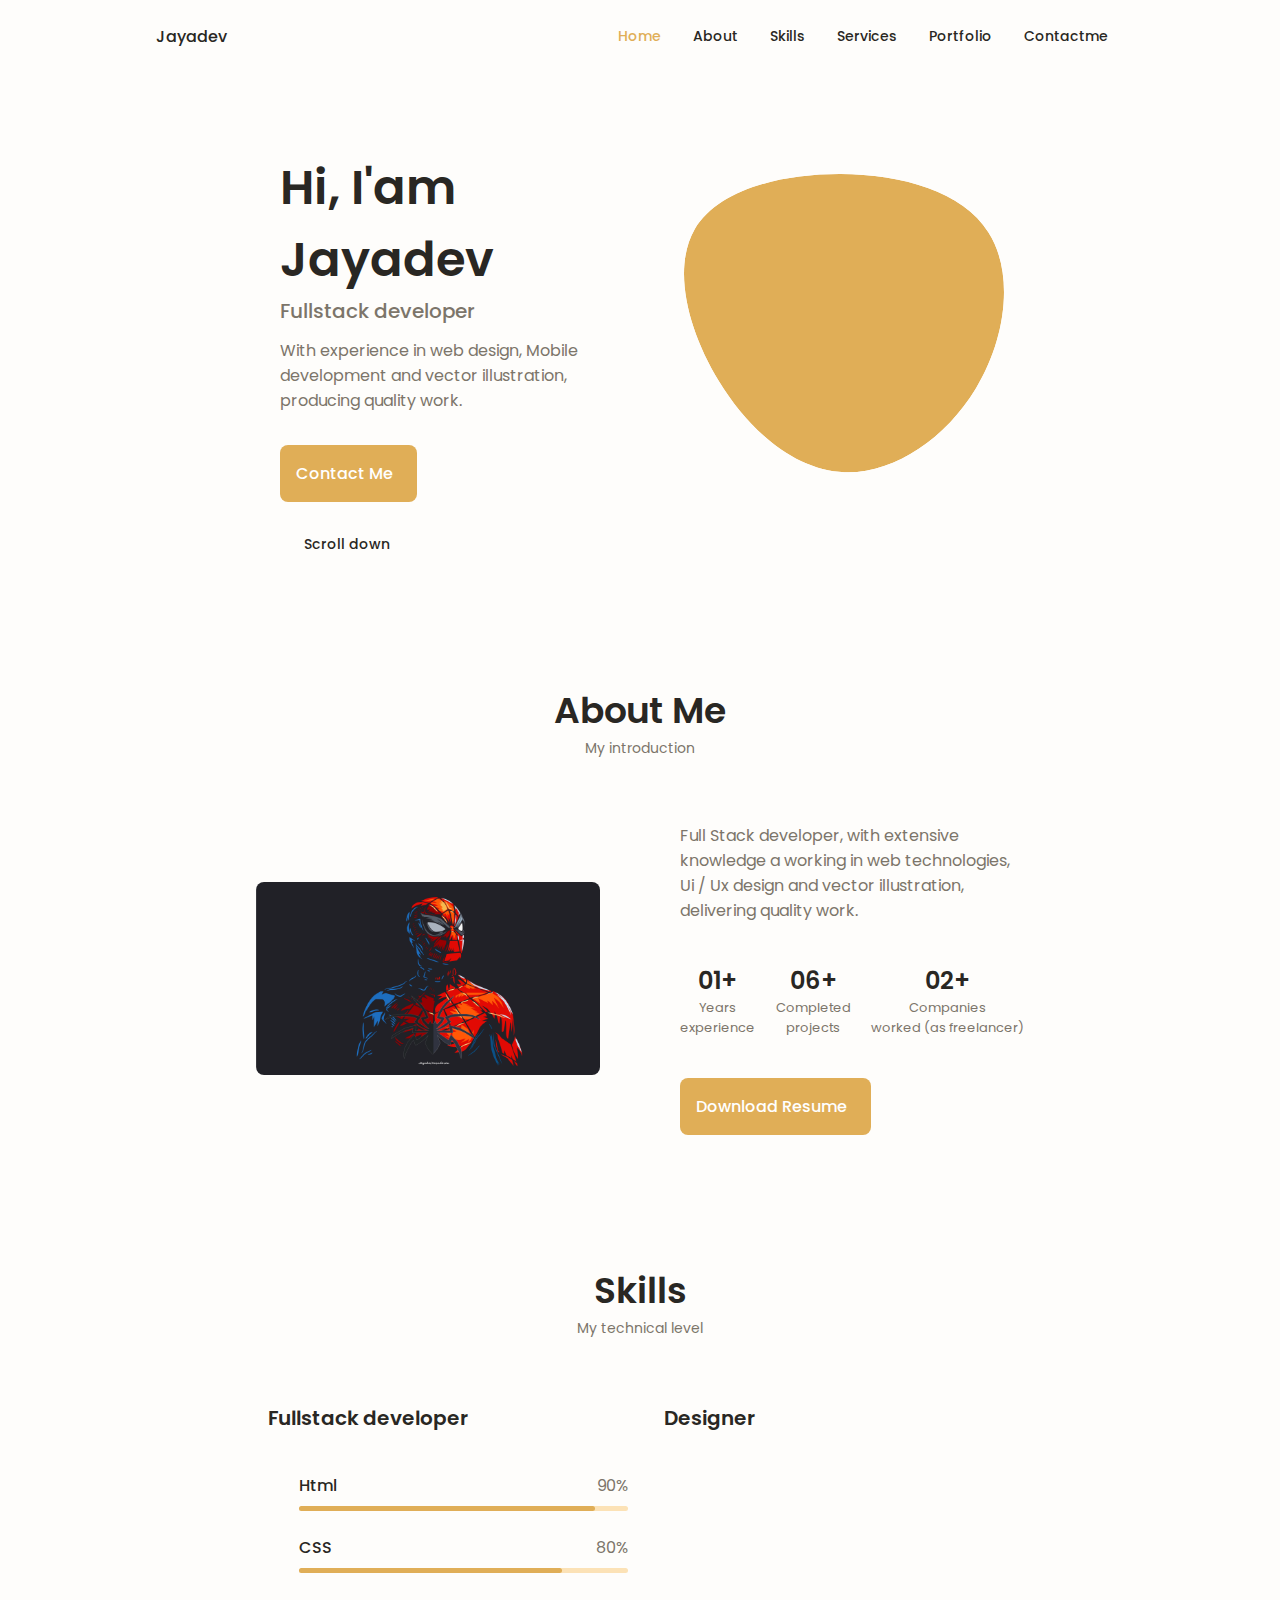
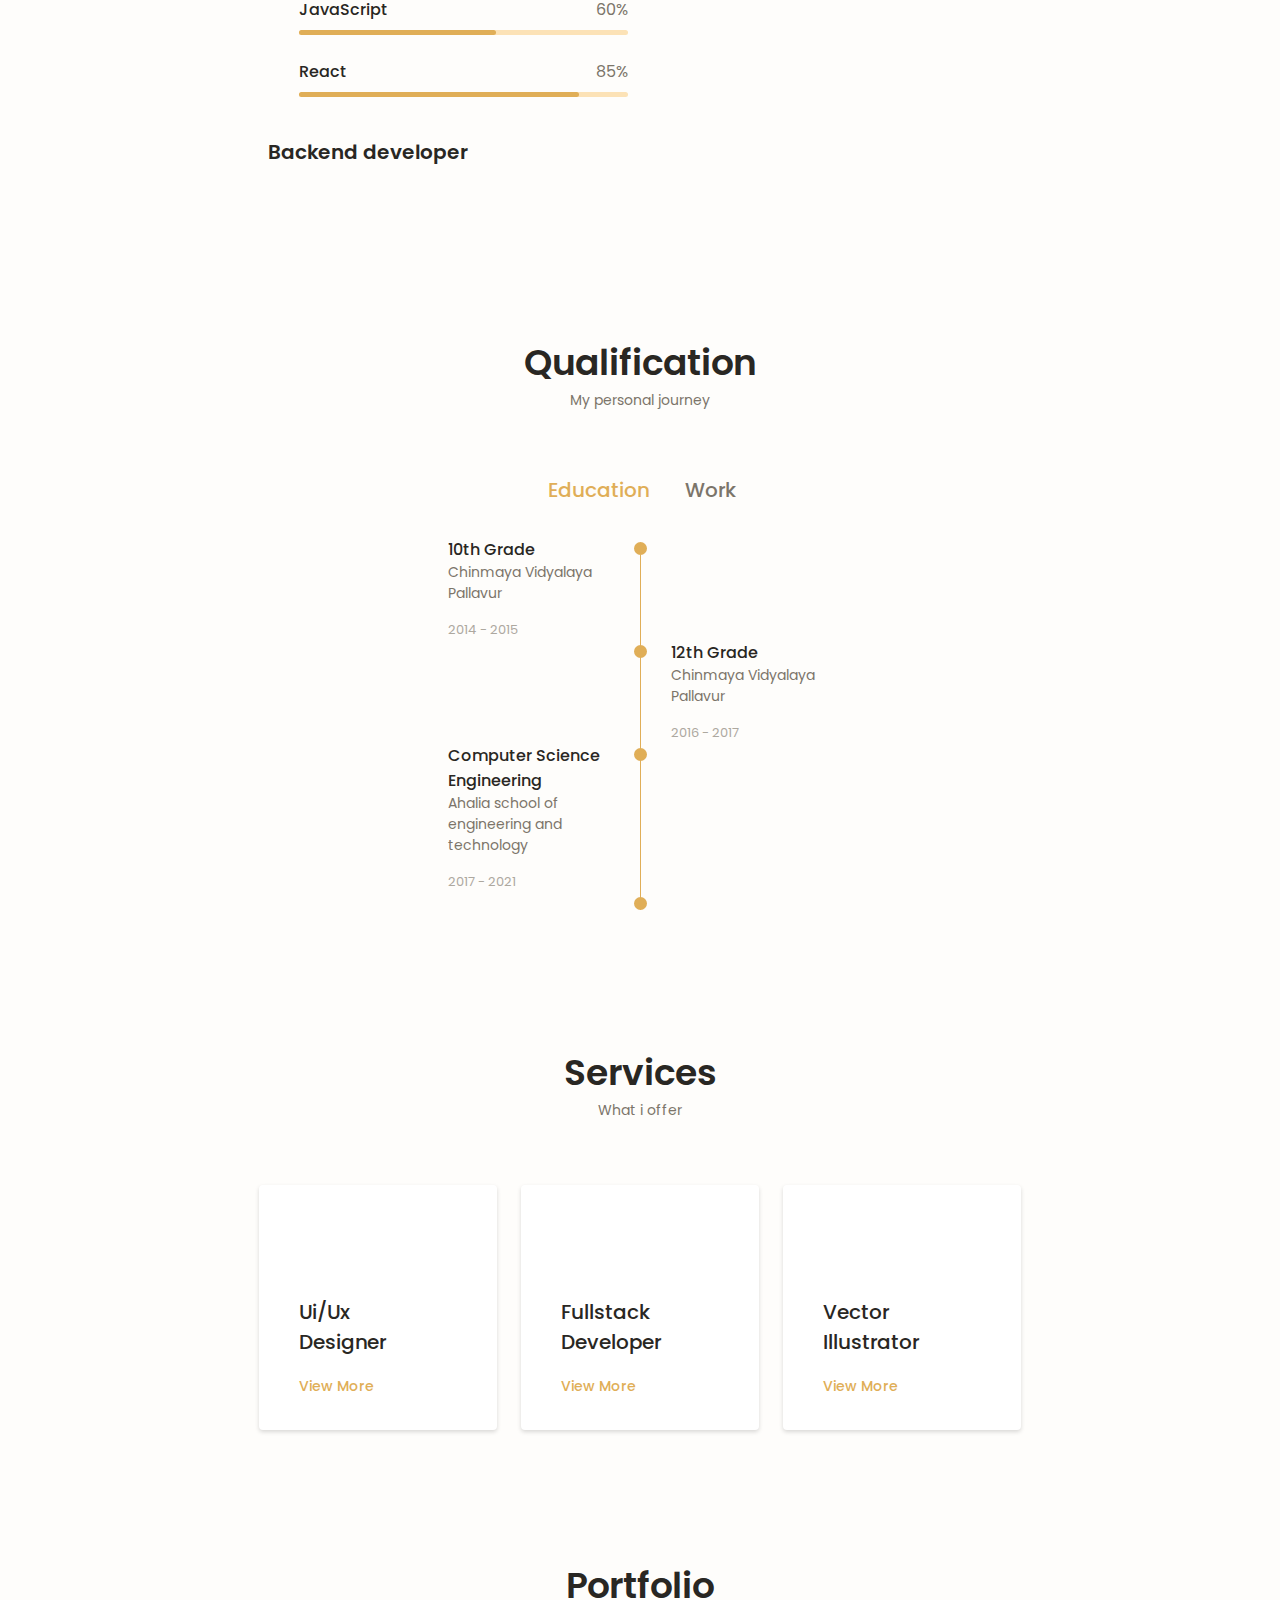
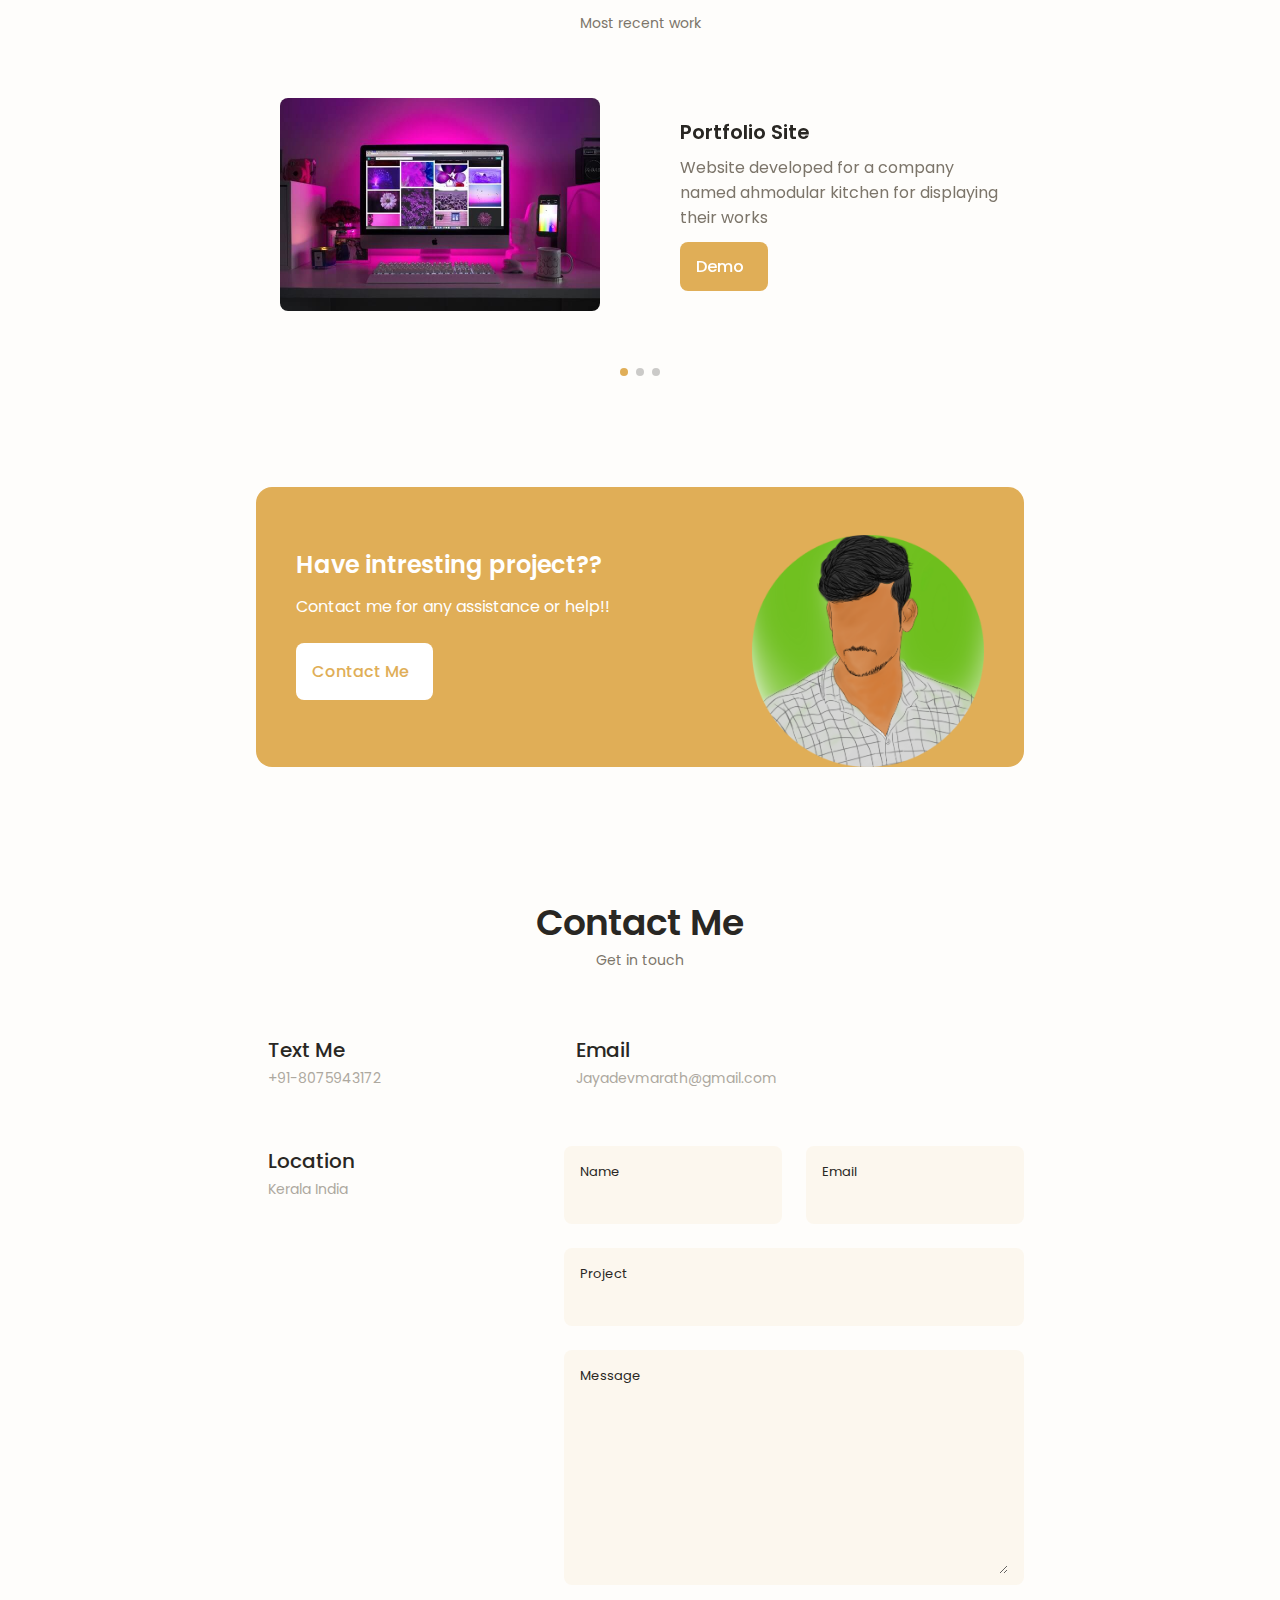
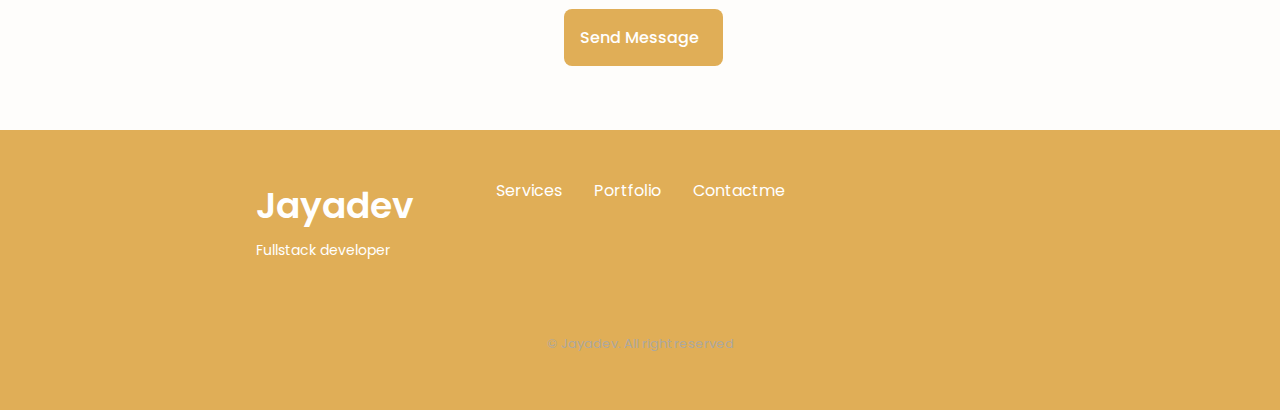
==== commit 81612ee3: "kk\" ====
--- a/index.html
+++ b/index.html
@@ -994,12 +994,12 @@
 				<div class="contact__container container grid">
 					<div>
 						<div class="contact__information">
-							<i class="uil uil-phone contact__icon"></i>
+							<i class="uil uil-whatsapp contact__icon"></i>
 
 							<div>
-								<h3 class="contact__title">Call Me</h3>
+								<h3 class="contact__title">Text Me</h3>
 								<span class="contact__subtitle"
-									>999-777-666</span
+									>+91-8075943172</span
 								>
 							</div>
 						</div>
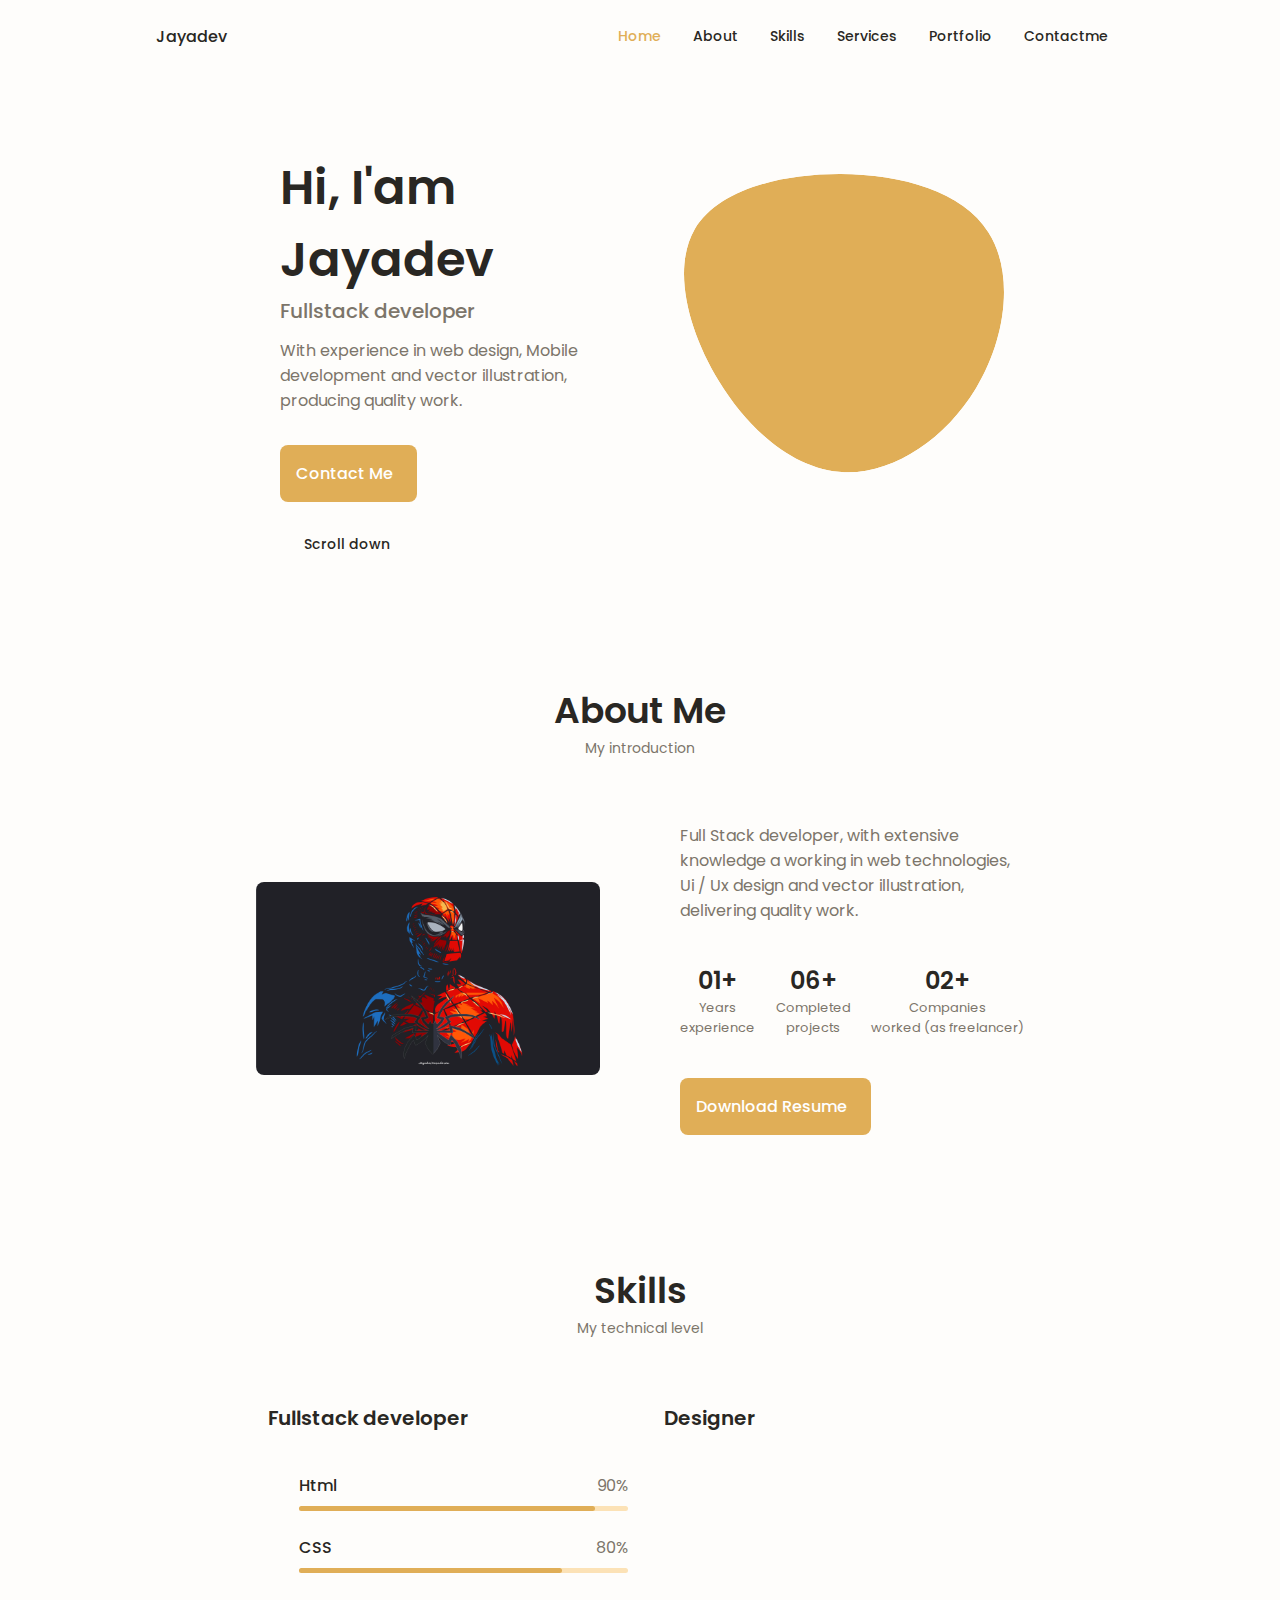
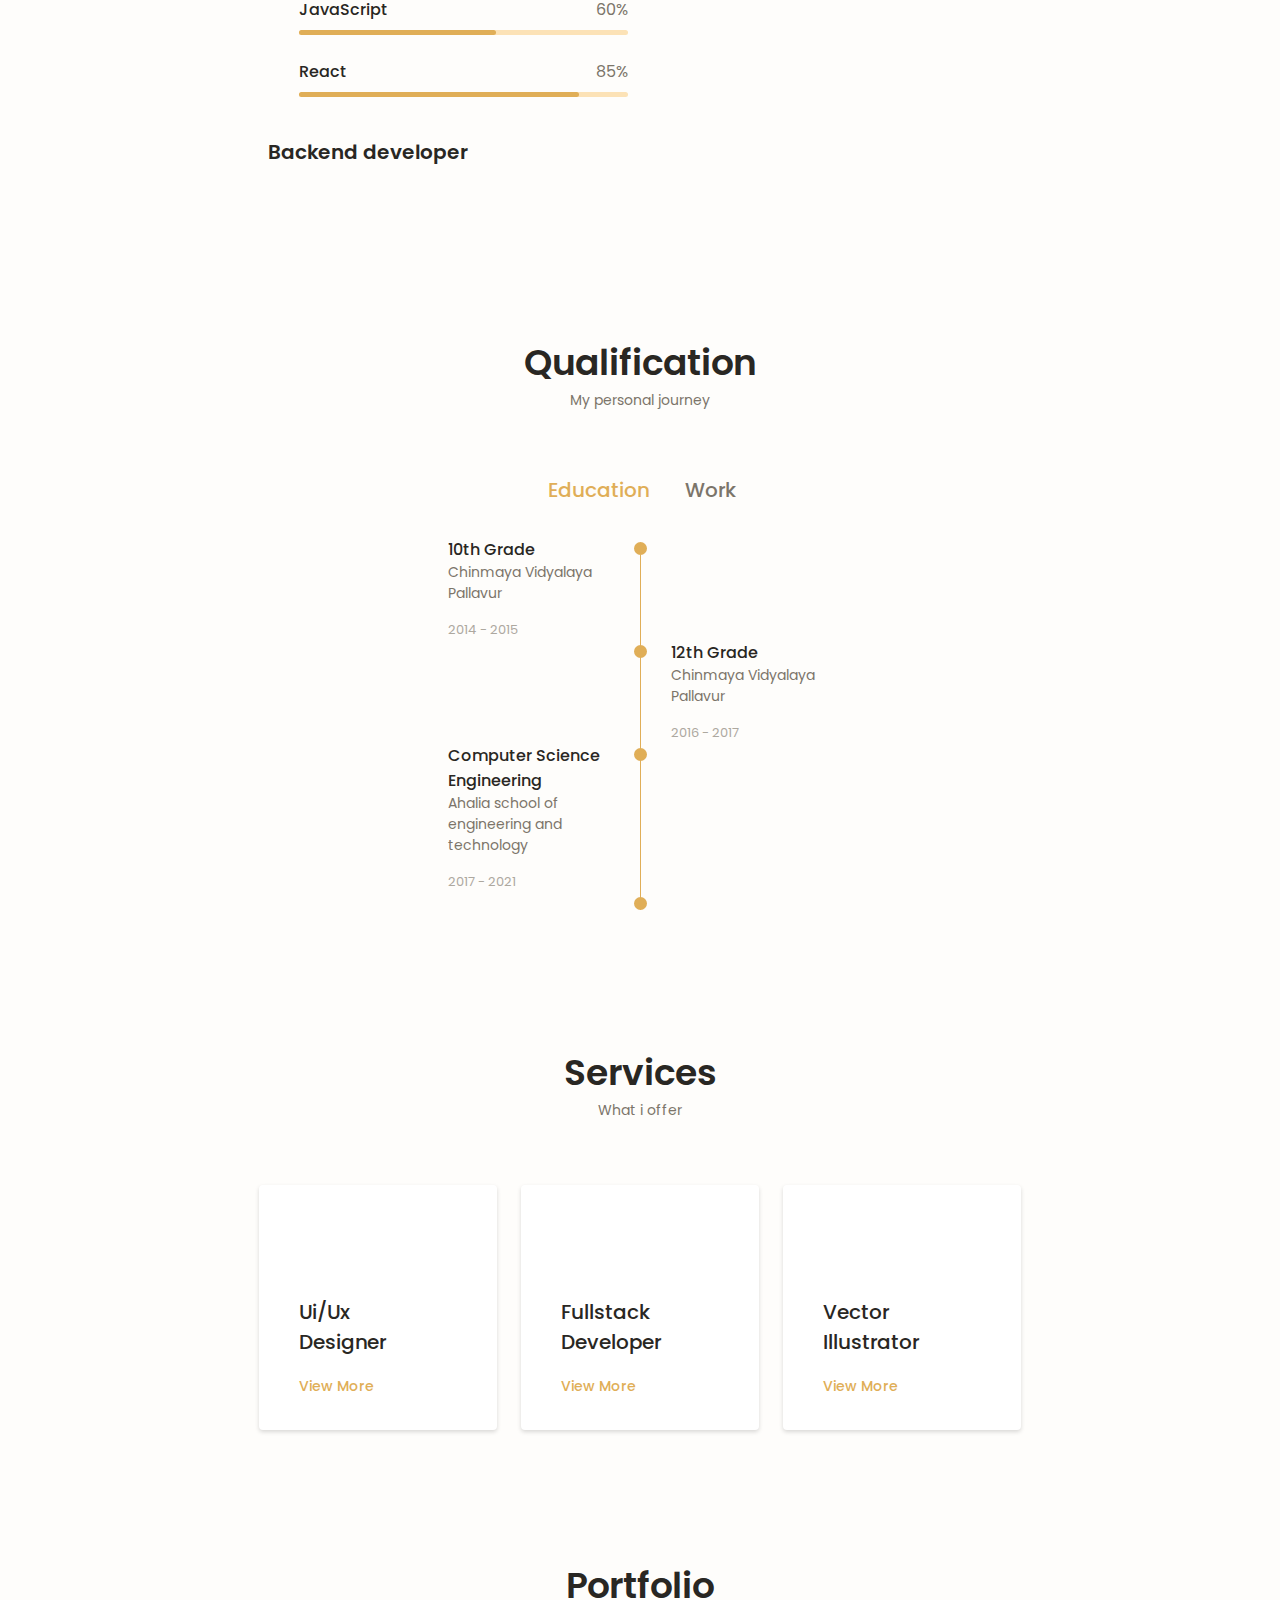
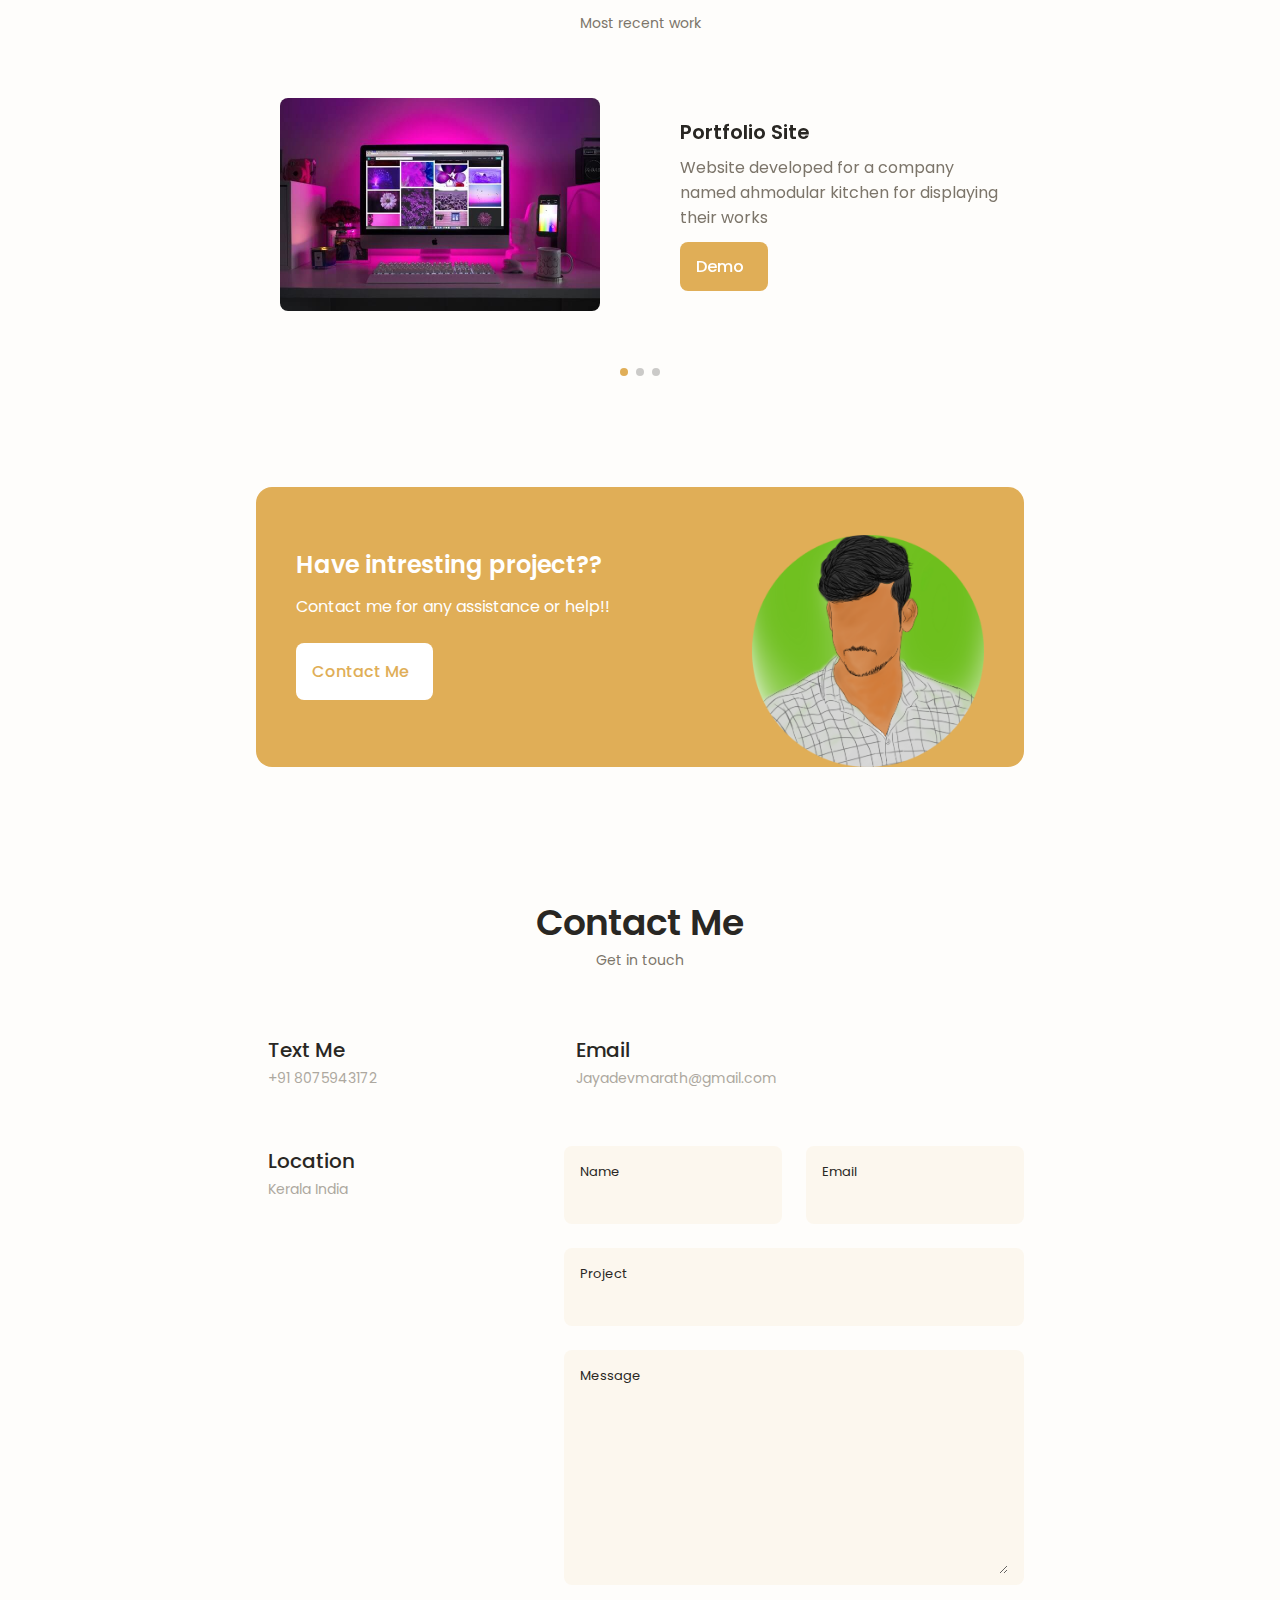
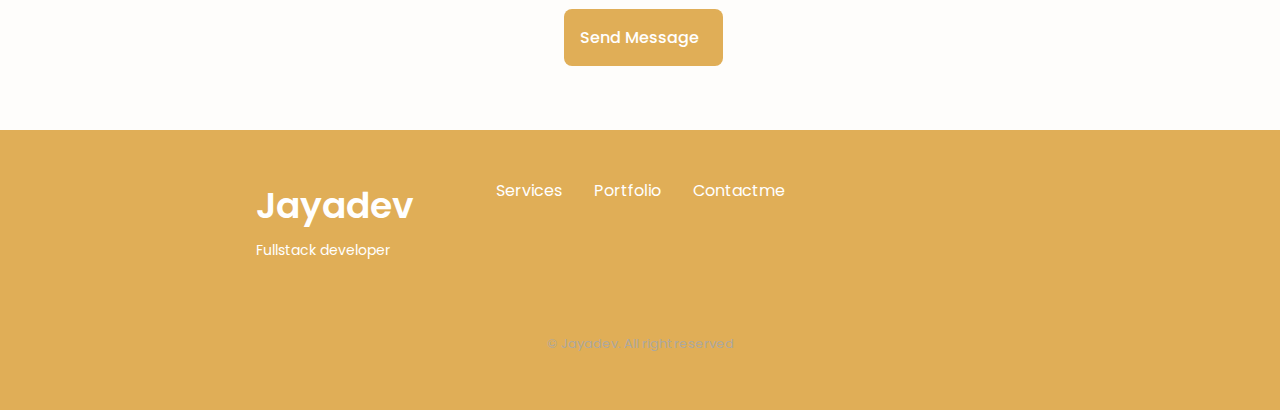
==== commit c62c7990: "phone" ====
--- a/index.html
+++ b/index.html
@@ -999,7 +999,7 @@
 							<div>
 								<h3 class="contact__title">Text Me</h3>
 								<span class="contact__subtitle"
-									>+91-8075943172</span
+									>+91 8075943172</span
 								>
 							</div>
 						</div>
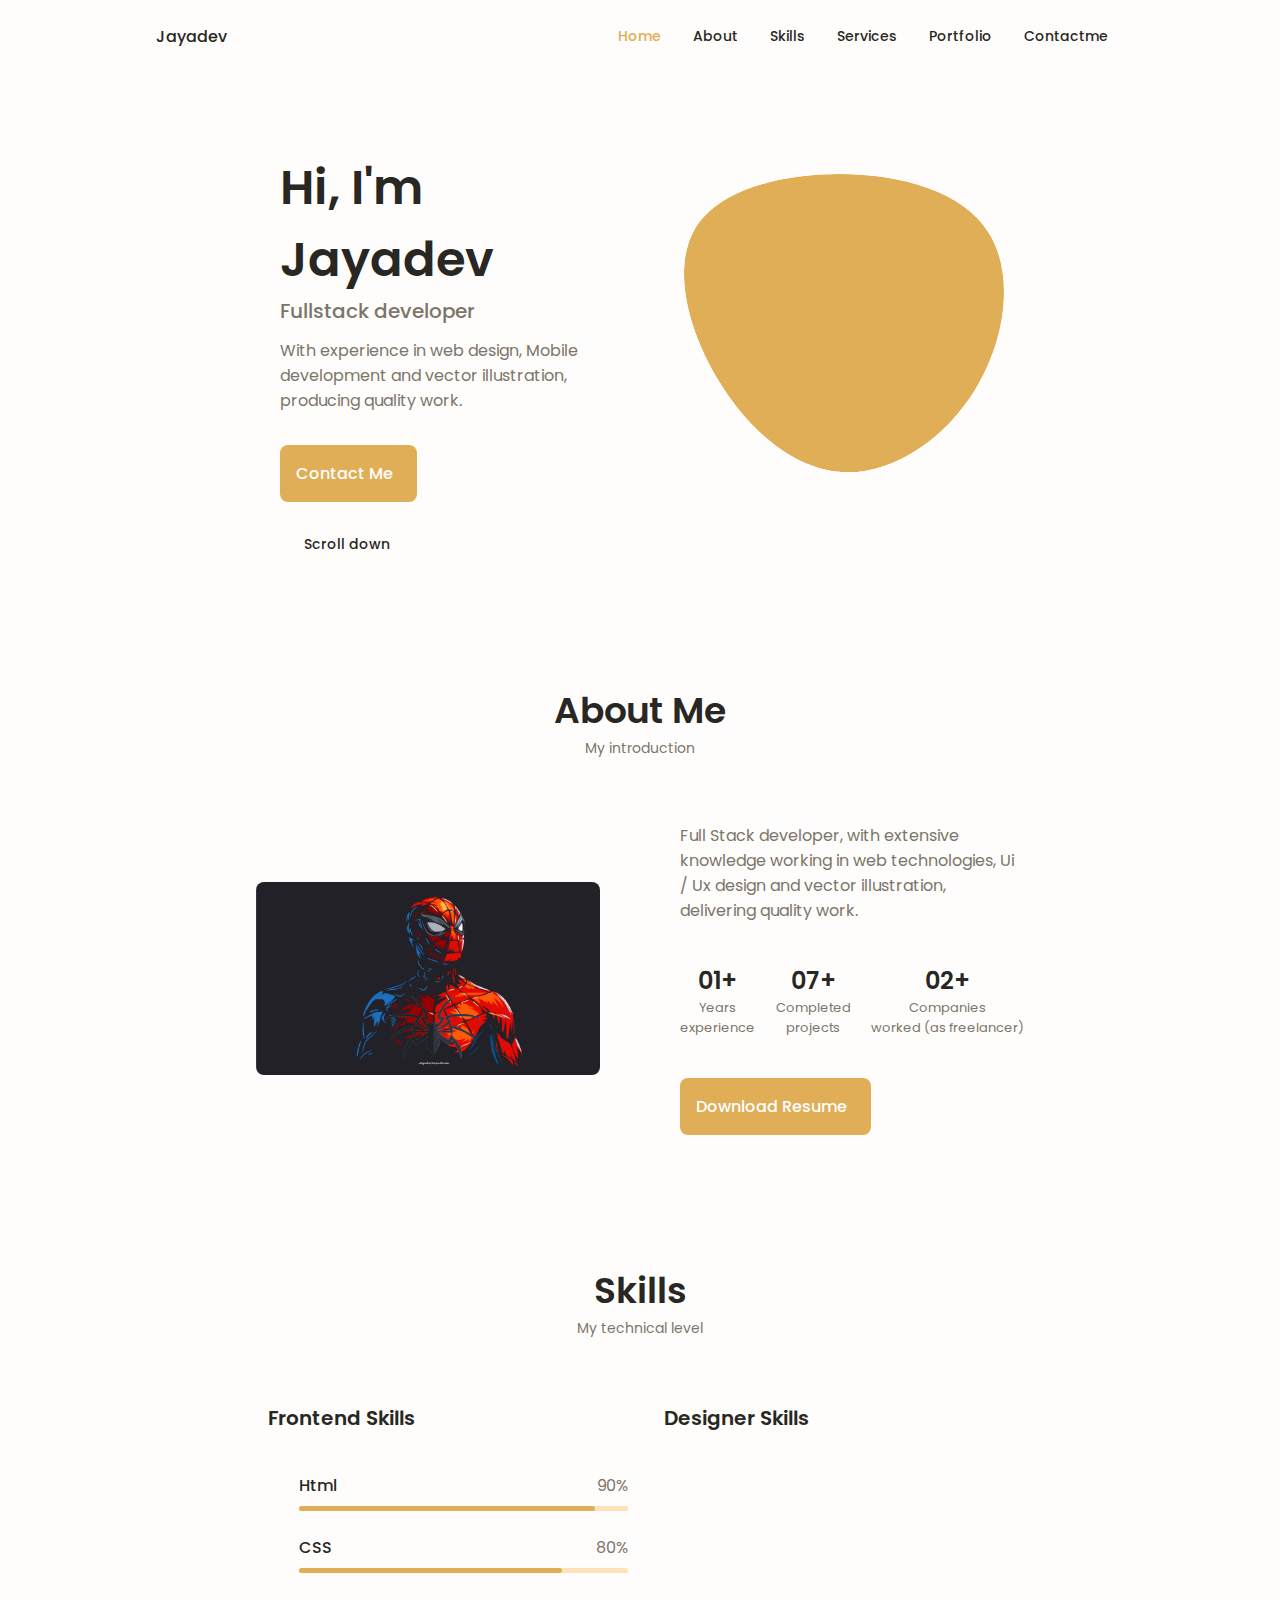
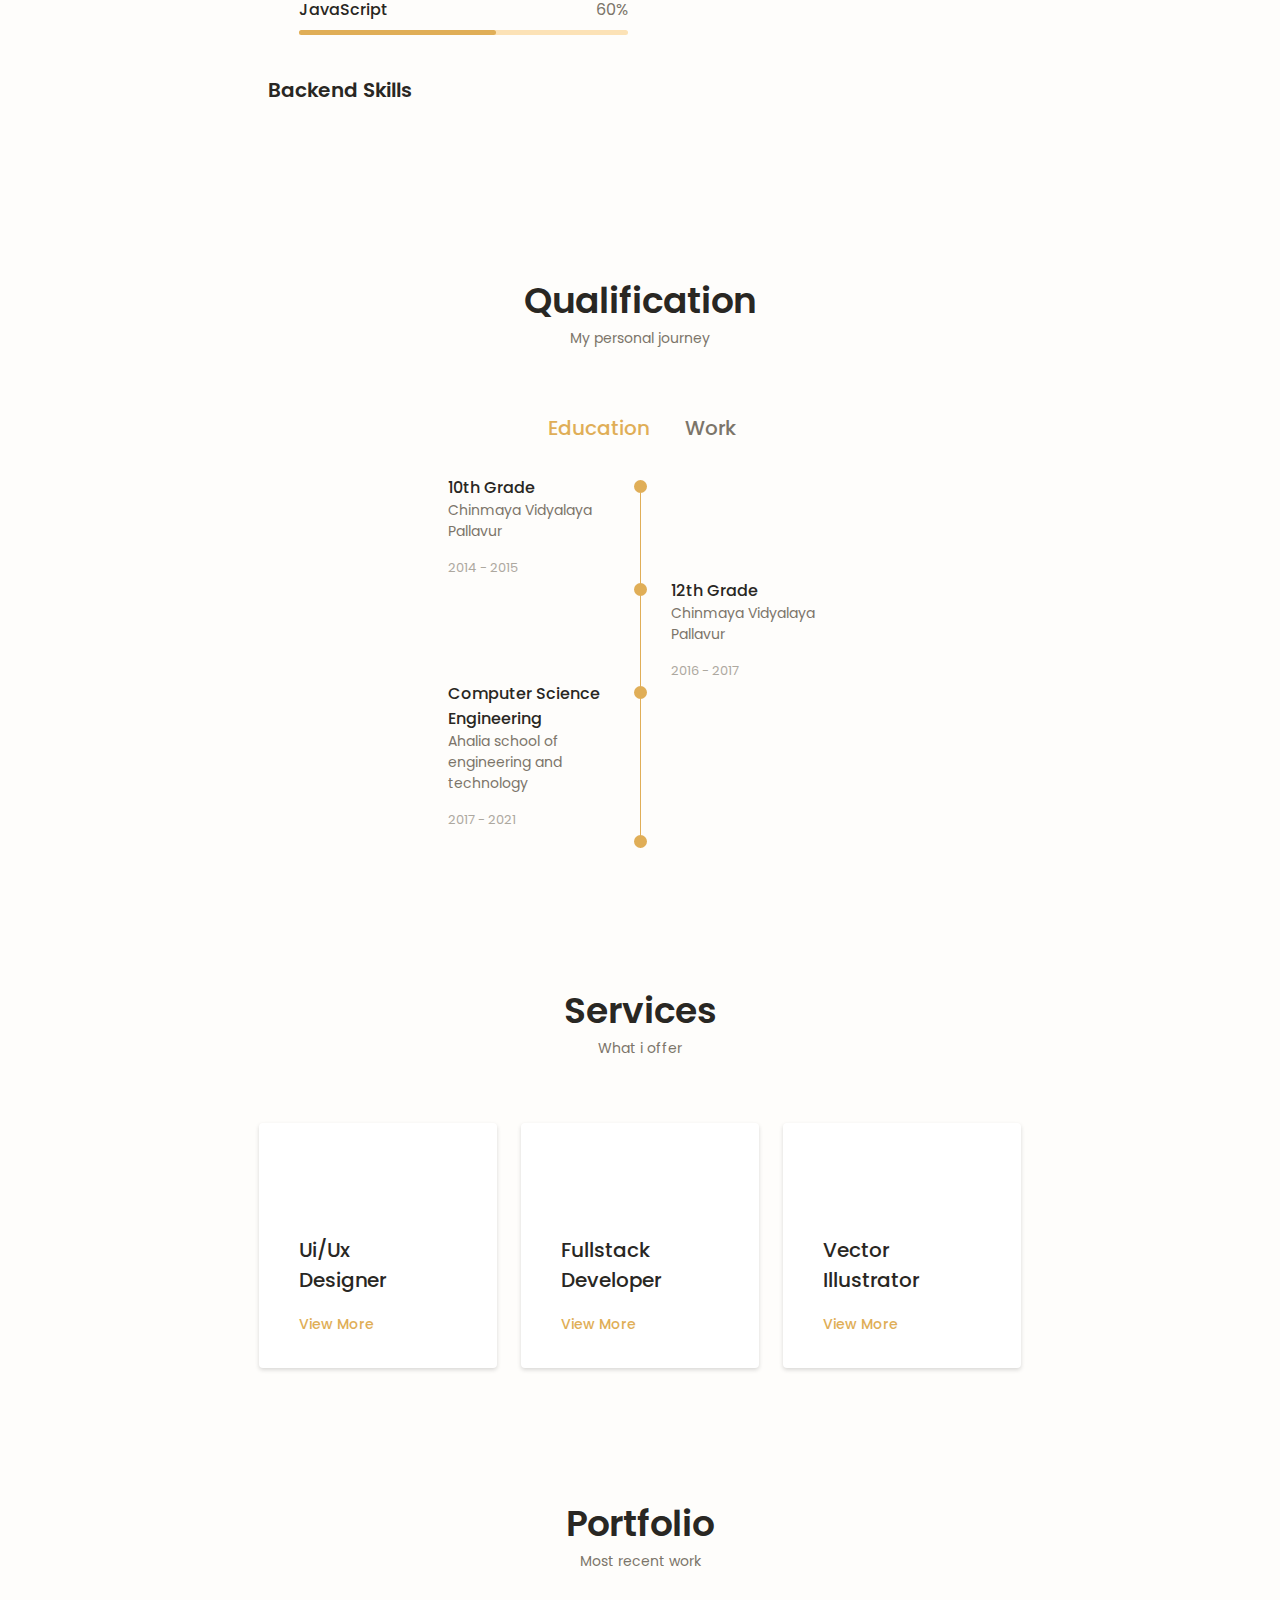
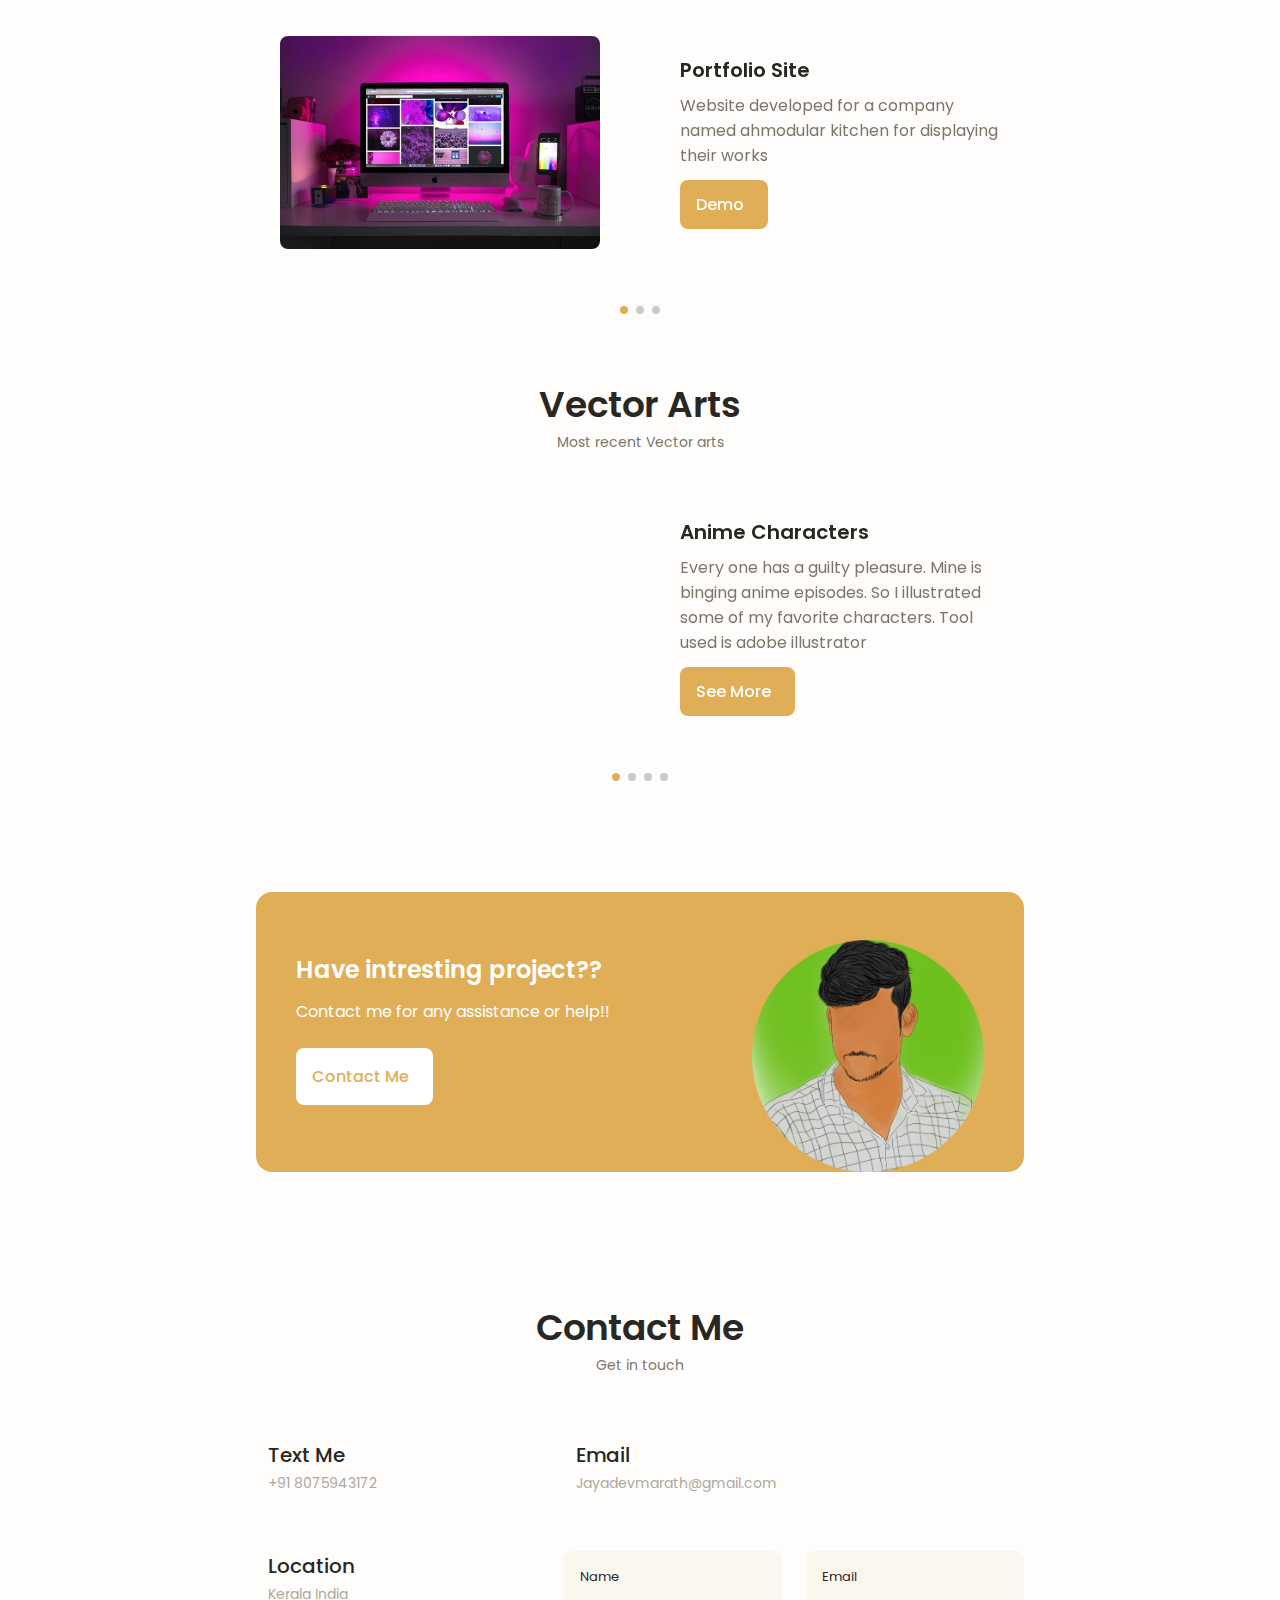
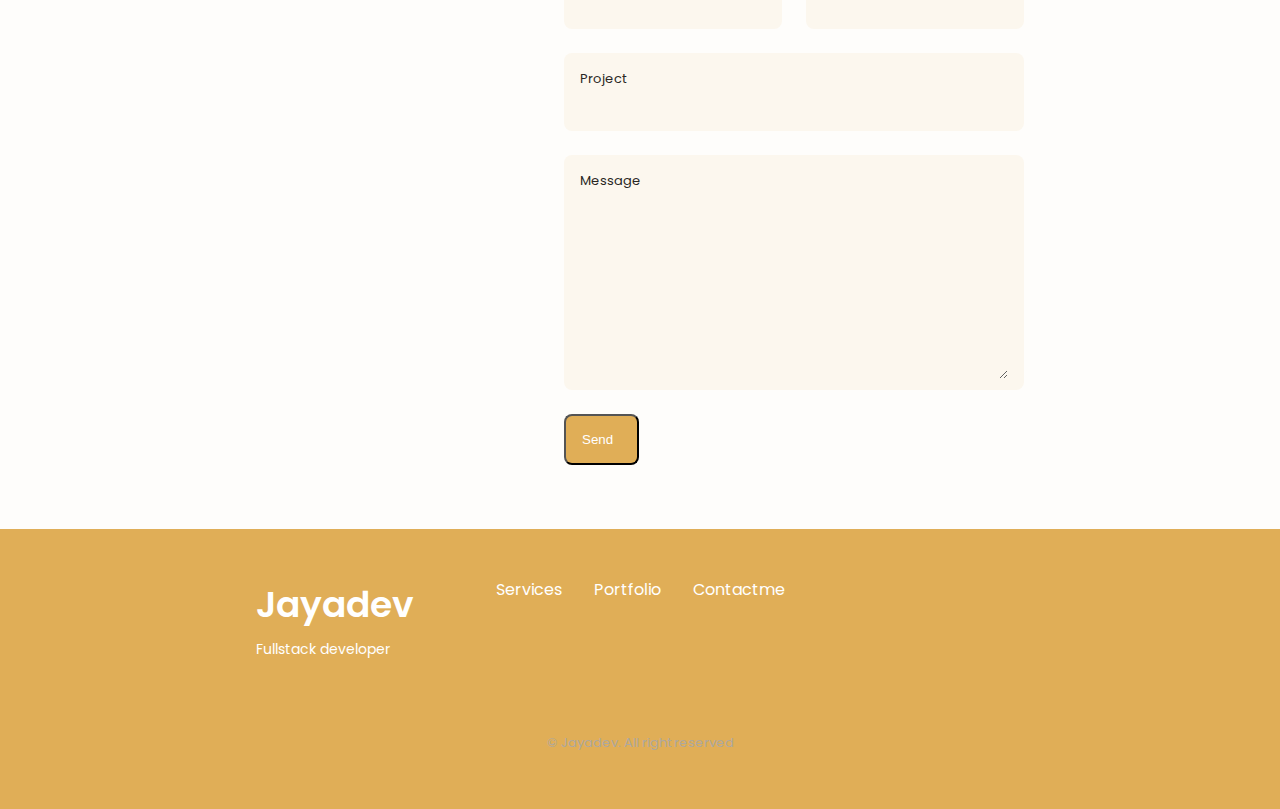
==== commit 6fc08204: "commit" ====
--- a/index.html
+++ b/index.html
@@ -135,7 +135,7 @@
 							</svg>
 						</div>
 						<div class="home__data">
-							<h1 class="home__title">Hi, I'am Jayadev</h1>
+							<h1 class="home__title">Hi, I'm Jayadev</h1>
 							<h3 class="home__subtitle">Fullstack developer</h3>
 							<p class="home__description">
 								With experience in web design, Mobile development and vector illustration, producing quality work.
@@ -172,7 +172,7 @@
 
 					<div class="about__data">
 						<p class="about__description">
-							Full Stack developer, with extensive knowledge a working in web technologies, Ui / Ux
+							Full Stack developer, with extensive knowledge  working in web technologies, Ui / Ux
 							design and vector illustration, delivering quality work.
 						</p>
 
@@ -186,7 +186,7 @@
 							</div>
 
 							<div>
-								<span class="about__info-title">06+</span>
+								<span class="about__info-title">07+</span>
 								<span class="about__info-name"
 									>Completed<br />
 									projects</span
@@ -234,8 +234,9 @@
 
 								<div>
 									<h1 class="skills__title">
-										Fullstack developer
+										Frontend Skills
 									</h1>
+
 									<span class="skills__subtitile"
 										></span
 									>
@@ -281,20 +282,6 @@
 										<span
 											class="
 												skills__percentage skills__js
-											"
-										></span>
-									</div>
-								</div>
-
-								<div class="skills__data">
-									<div class="skills__titles">
-										<h3 class="skills__name">React</h3>
-										<span class="skills__number">85%</span>
-									</div>
-									<div class="skills__bar">
-										<span
-											class="
-												skills__percentage skills__react
 											"
 										></span>
 									</div>
@@ -311,7 +298,7 @@
 
 								<div>
 									<h1 class="skills__title">
-										Backend developer
+										Backend Skills
 									</h1>
 									<span class="skills__subtitile"
 										></span
@@ -323,7 +310,7 @@
 							<div class="skills__list grid">
 								<div class="skills__data">
 									<div class="skills__titles">
-										<h3 class="skills__name">PHP</h3>
+										<h3 class="skills__name">Firebase</h3>
 										<span class="skills__number">80%</span>
 									</div>
 									<div class="skills__bar">
@@ -351,7 +338,7 @@
 
 								<div class="skills__data">
 									<div class="skills__titles">
-										<h3 class="skills__name">Firebase</h3>
+										<h3 class="skills__name">sql</h3>
 										<span class="skills__number">90%</span>
 									</div>
 									<div class="skills__bar">
@@ -389,7 +376,7 @@
 								<i class="uil uil-swatchbook skills__icon"></i>
 
 								<div>
-									<h1 class="skills__title">Designer</h1>
+									<h1 class="skills__title">Designer Skills</h1>
 									<span class="skills__subtitile"
 										></span
 									>
@@ -416,6 +403,20 @@
 									<div class="skills__titles">
 										<h3 class="skills__name">Adobe XD</h3>
 										<span class="skills__number">85%</span>
+									</div>
+									<div class="skills__bar">
+										<span
+											class="
+												skills__percentage
+												skills__sketch
+											"
+										></span>
+									</div>
+								</div>
+								<div class="skills__data">
+									<div class="skills__titles">
+										<h3 class="skills__name">Illustrator</h3>
+										<span class="skills__number">90%</span>
 									</div>
 									<div class="skills__bar">
 										<span
@@ -880,13 +881,12 @@
 							/>
 
 							<div class="portfolio__data">
-								<h3 class="portfolio__title">Brand Design</h3>
+								<h3 class="portfolio__title">Django web app</h3>
 								<p class="portfolio__description">
-									Website adaptable to all devices, with ui
-									components and animated interactions.
+									Website for hostel mess management
 								</p>
 								<a
-									href="#"
+									href="https://hostel.ahalia.in/"
 									class="
 										button button--flex button--small
 										portfolio__button
@@ -909,13 +909,12 @@
 							/>
 
 							<div class="portfolio__data">
-								<h3 class="portfolio__title">Online Store</h3>
+								<h3 class="portfolio__title">Ahalia transit</h3>
 								<p class="portfolio__description">
-									Website adaptable to all devices, with ui
-									components and animated interactions.
+									Shuttle bus location tracker for passengers visiting college campus.
 								</p>
 								<a
-									href="#"
+									href="https://transport.ahalia.in/"
 									class="
 										button button--flex button--small
 										portfolio__button
@@ -946,7 +945,139 @@
 					<div class="swiper-pagination"></div>
 				</div>
 			</section>
-
+			<section class="portfolio section" id="">
+				<h2 class="section__title">Vector Arts</h2>
+				<span class="section__subtitle">Most recent Vector arts</span>
+
+				<div class="portfolio__container container swiper-container">
+					<div class="swiper-wrapper">
+						<!--==================== PORTFOLIO 1 ====================-->
+						<div class="portfolio__content grid swiper-slide">
+							<img
+								src="assets/img/mikey.png"
+								alt=""
+								class="portfolio__img"
+							/>
+
+							<div class="portfolio__data">
+								<h3 class="portfolio__title">Anime Characters</h3>
+								<p class="portfolio__description">
+									Every one has a guilty pleasure. Mine is binging anime episodes. So I illustrated some of my favorite characters. Tool used is adobe illustrator
+								</p>
+								<a
+									href="https://www.behance.net/gallery/120454947/Random-Anime-Characters"
+									class="
+										button button--flex button--small
+										portfolio__button
+									"
+								>
+									See More
+									<i
+										class="uil uil-arrow-right button__icon"
+									></i>
+								</a>
+							</div>
+						</div>
+
+						<!--==================== PORTFOLIO 2 ====================-->
+						<div class="portfolio__content grid swiper-slide">
+							<img
+								src="assets/img/charlie.png"
+								alt=""
+								class="portfolio__img"
+							/>
+
+							<div class="portfolio__data">
+								<h3 class="portfolio__title">Celebrities</h3>
+								<p class="portfolio__description">
+									Some of my favorite Celebrities illustrated using adobe illustrator
+								</p>
+								<a
+									href="https://www.behance.net/gallery/120456627/Random-celebrity-Illustration"
+									class="
+										button button--flex button--small
+										portfolio__button
+									"
+								>
+									See More
+									<i
+										class="uil uil-arrow-right button__icon"
+									></i>
+								</a>
+							</div>
+						</div>
+
+						<!--==================== PORTFOLIO 3 ====================-->
+						<div class="portfolio__content grid swiper-slide">
+							<img
+								src="assets/img/cap.png"
+								alt=""
+								class="portfolio__img"
+							/>
+
+							<div class="portfolio__data">
+								<h3 class="portfolio__title">Super heros</h3>
+								<p class="portfolio__description">
+									My favorite super hero characters illustrated using adobe illustrator.
+								</p>
+								<a
+									href="https://www.behance.net/gallery/120457061/Super-Heros"
+									class="
+										button button--flex button--small
+										portfolio__button
+									"
+								>
+									See More
+									<i
+										class="uil uil-arrow-right button__icon"
+									></i>
+								</a>
+							</div>
+						</div>
+						<div class="portfolio__content grid swiper-slide">
+							<img
+								src="assets/img/asho.png"
+								alt=""
+								class="portfolio__img"
+							/>
+
+							<div class="portfolio__data">
+								<h3 class="portfolio__title">Friends</h3>
+								<p class="portfolio__description">
+									Some of friend's vector potrait illustrated using adobe illustrator.
+								</p>
+								<a
+									href="https://www.behance.net/gallery/120453919/People-Illustrations"
+									class="
+										button button--flex button--small
+										portfolio__button
+									"
+								>
+									See More
+									<i
+										class="uil uil-arrow-right button__icon"
+									></i>
+								</a>
+							</div>
+						</div>
+					</div>
+
+					<!-- Add Arrows -->
+					<div class="swiper-button-next">
+						<i
+							class="uil uil-angle-right-b swiper-portfolio-icon"
+						></i>
+					</div>
+					<div class="swiper-button-prev">
+						<i
+							class="uil uil-angle-left-b swiper-portfolio-icon"
+						></i>
+					</div>
+
+					<!-- Add Pagination -->
+					<div class="swiper-pagination"></div>
+				</div>
+			</section>
 			<!--==================== PROJECT IN MIND ====================-->
 			<section class="project section">
 				<div class="project__bg">
@@ -1031,42 +1162,38 @@
 						</div>
 					</div>
 
-					<form action="#" class="contact__form grid">
-						<div class="contact__inputs grid">
-							<div class="contact__content">
-								<label for="" class="contact__label"
-									>Name</label
-								>
-								<input type="text" class="contact__input" />
-							</div>
-							<div class="contact__content">
-								<label for="" class="contact__label"
-									>Email</label
-								>
-								<input type="email" class="contact__input" />
-							</div>
-						</div>
-						<div class="contact__content">
-							<label for="" class="contact__label">Project</label>
-							<input type="text" class="contact__input" />
-						</div>
-						<div class="contact__content">
-							<label for="" class="contact__label">Message</label>
+				<form 
+						action="https://formspree.io/f/mgerzvly"
+						method="POST" class="contact__form grid"
+					>
+    				<div class="contact__inputs grid">
+        					<div class="contact__content">
+            					<label for="" class="contact__label" >Name</label>
+            					<input type="text" class="contact__input" name="Name" />
+        			</div>
+        			<div class="contact__content">
+            			<label for="" class="contact__label">Email</label>
+            				<input type="email" class="contact__input"  name="Reply to" />
+        			</div>
+    			</div>
+    			<div class="contact__content">
+        			<label for="" class="contact__label">Project</label>
+        			<input type="text" class="contact__input" name="Project Name" />
+    			</div>
+   				<div class="contact__content">
+       				 <label for="" class="contact__label">Message</label>
 							<textarea
-								name=""
+								name="message" 
 								id=""
 								cols="0"
 								rows="7"
 								class="contact__input"
 							></textarea>
-						</div>
-						<div>
-							<a href="#" class="button button--flex">
-								Send Message
-								<i class="uil uil-message button__icon"></i>
-							</a>
-						</div>
-					</form>
+    			</div>
+    			<div>
+        			<button type="submit" class="button button--flex">Send<i class="uil uil-message button__icon"></i></button>
+            	</div>
+			</form>
 				</div>
 			</section>
 		</main>
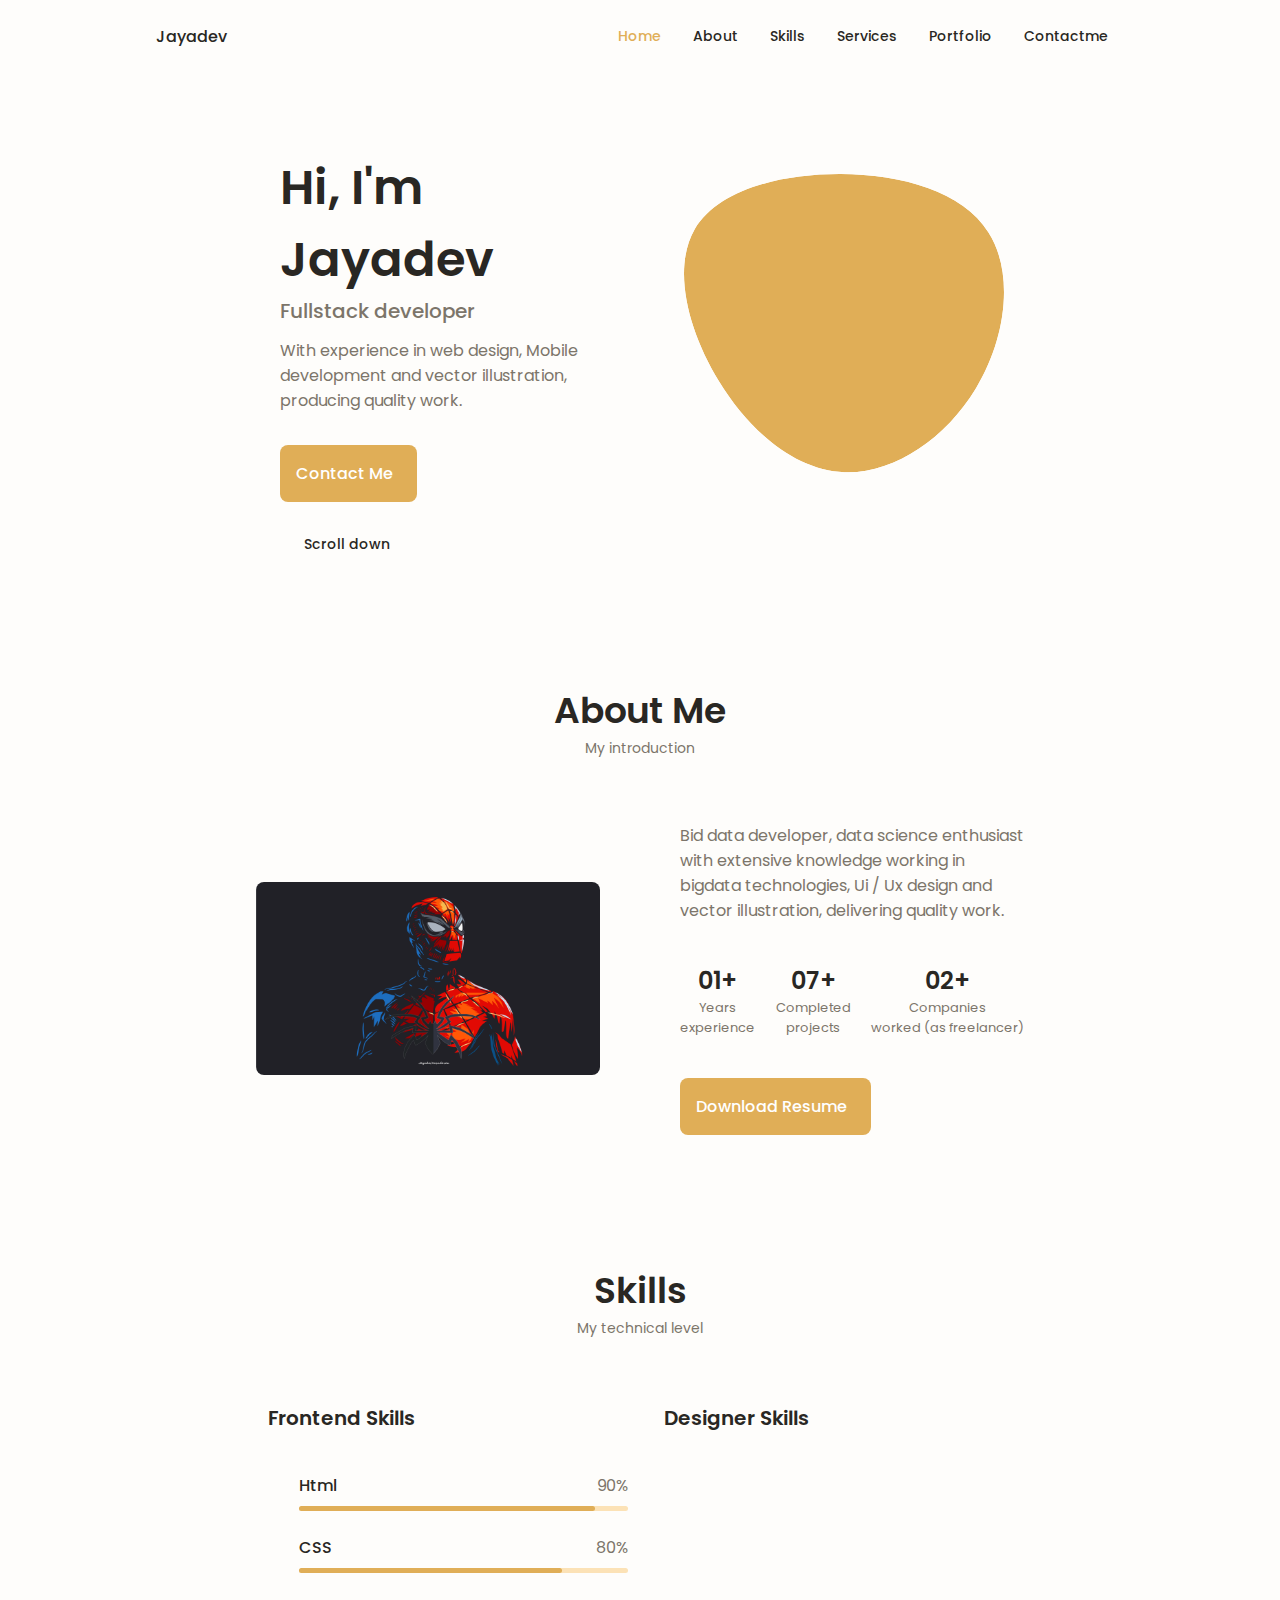
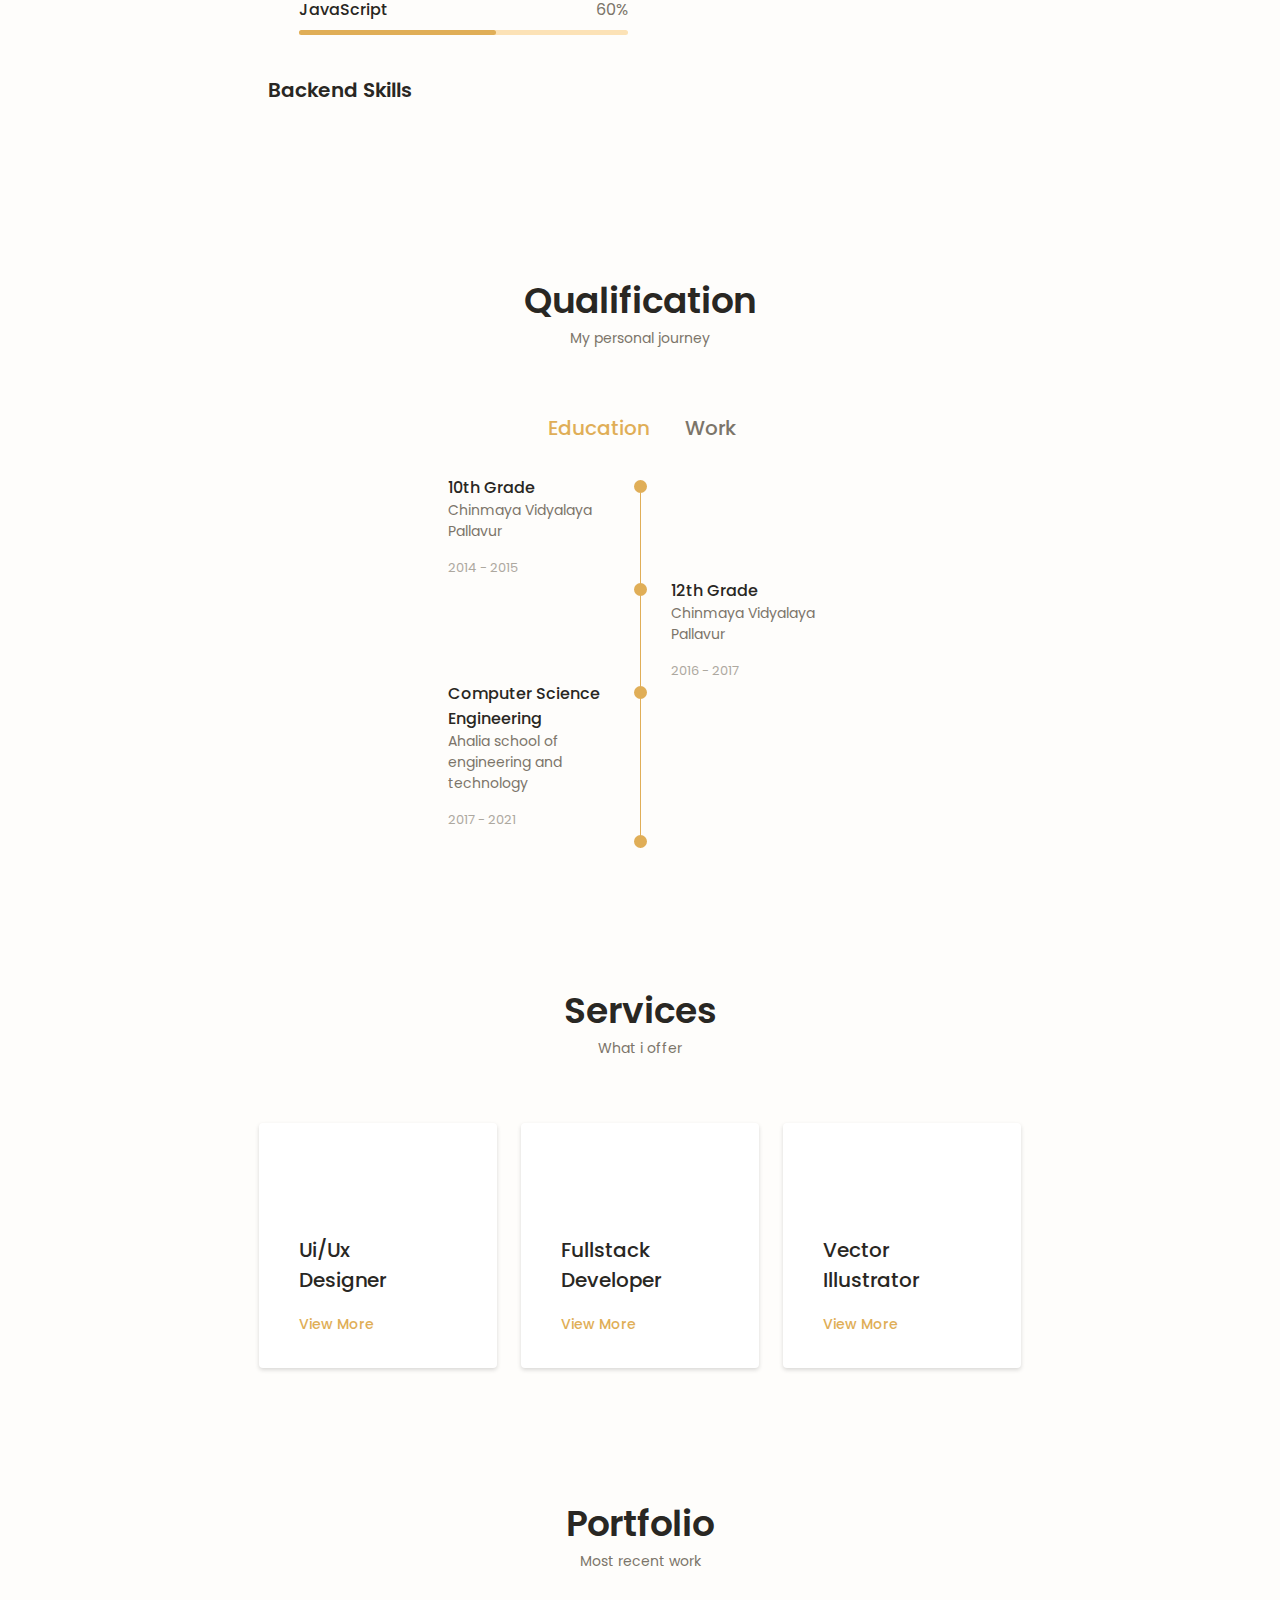
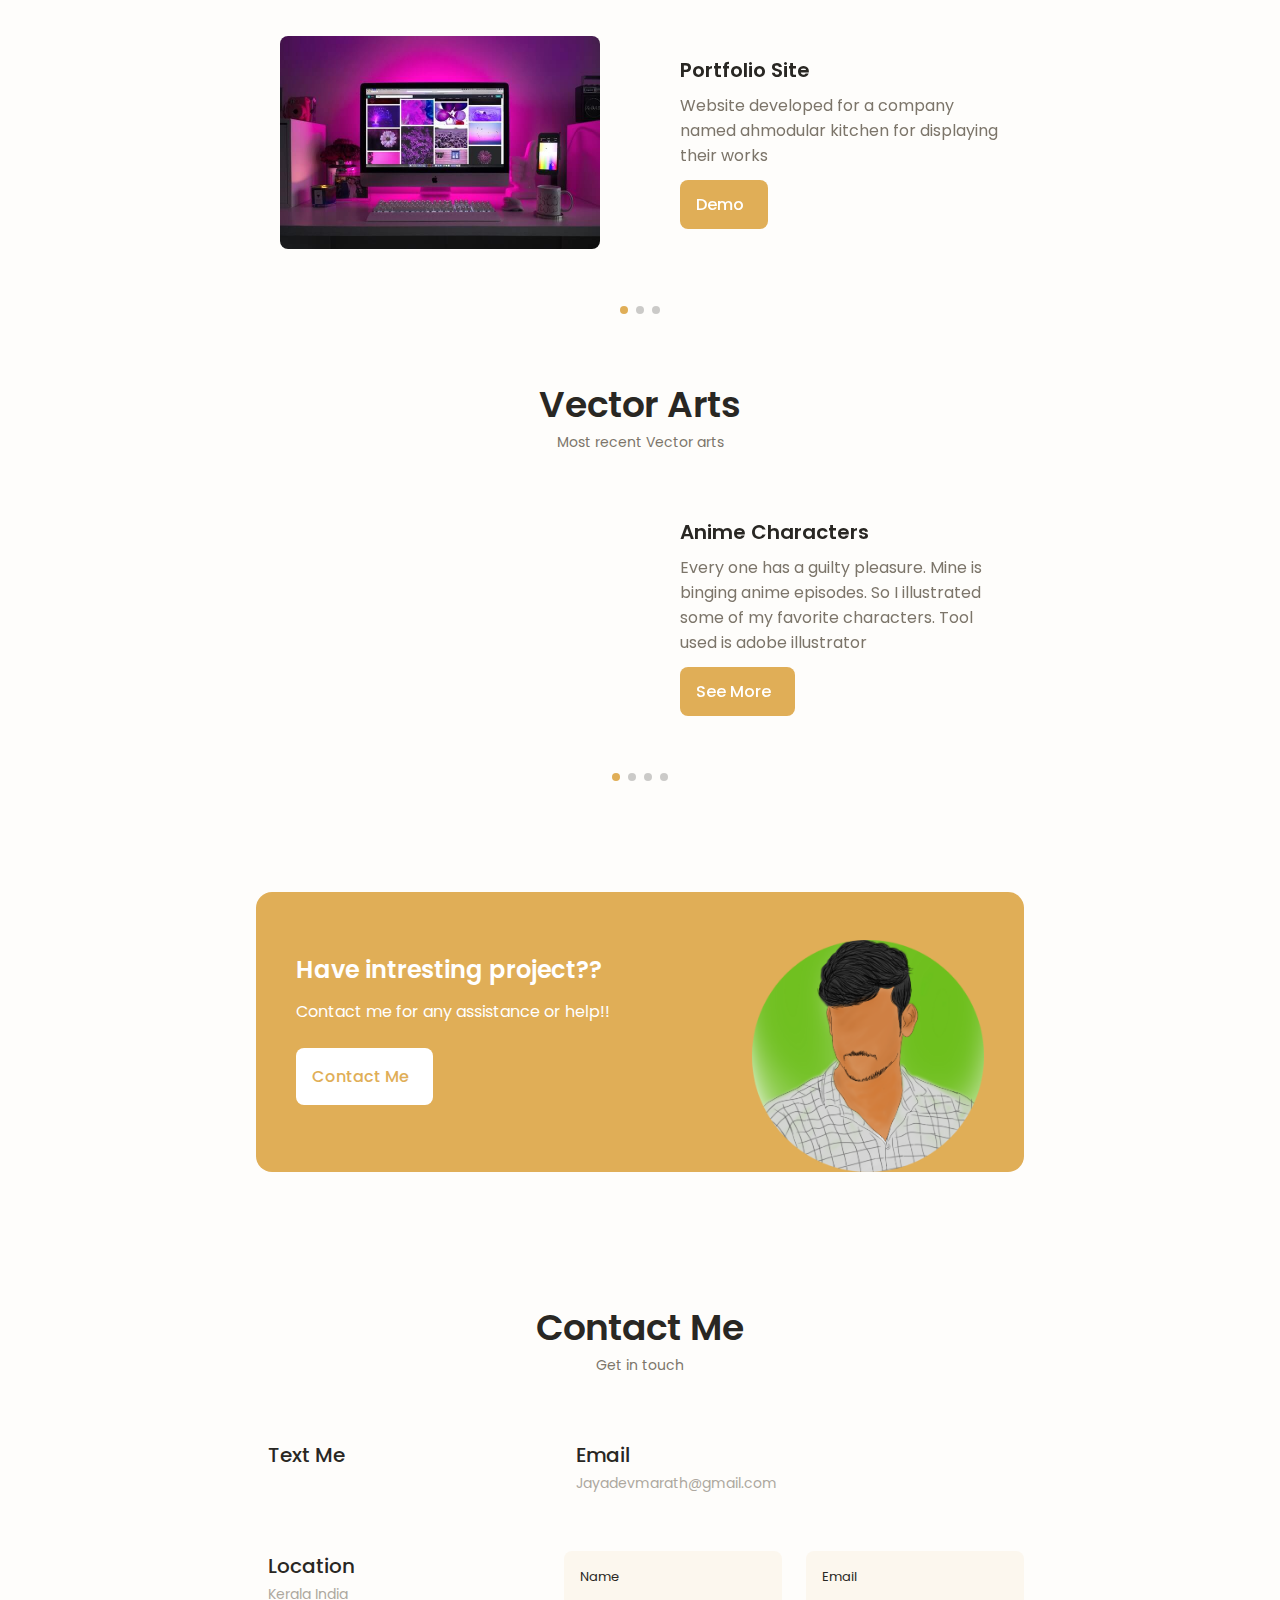
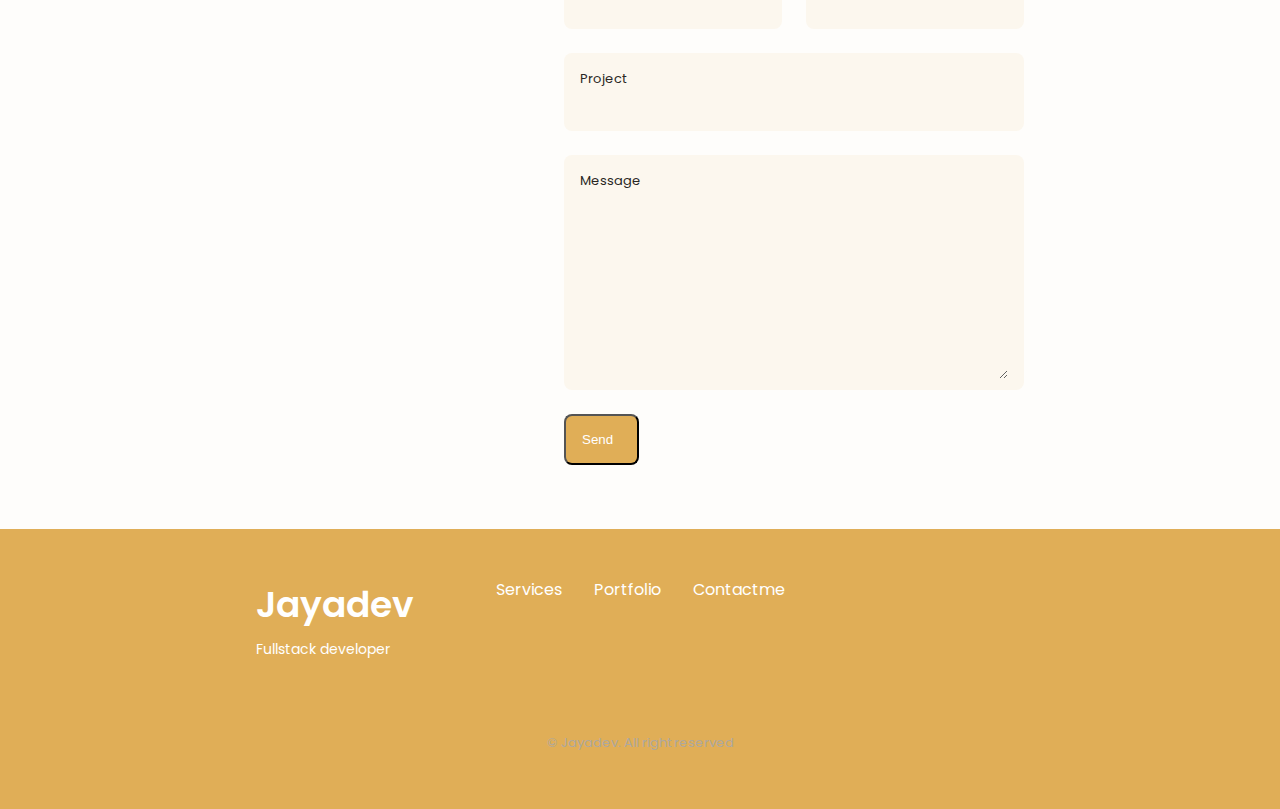
==== commit 12e10651: "commit one" ====
--- a/index.html
+++ b/index.html
@@ -172,7 +172,7 @@
 
 					<div class="about__data">
 						<p class="about__description">
-							Full Stack developer, with extensive knowledge  working in web technologies, Ui / Ux
+							Bid data developer, data science enthusiast with extensive knowledge  working in bigdata technologies, Ui / Ux
 							design and vector illustration, delivering quality work.
 						</p>
 
@@ -1130,7 +1130,7 @@
 							<div>
 								<h3 class="contact__title">Text Me</h3>
 								<span class="contact__subtitle"
-									>+91 8075943172</span
+									></span
 								>
 							</div>
 						</div>
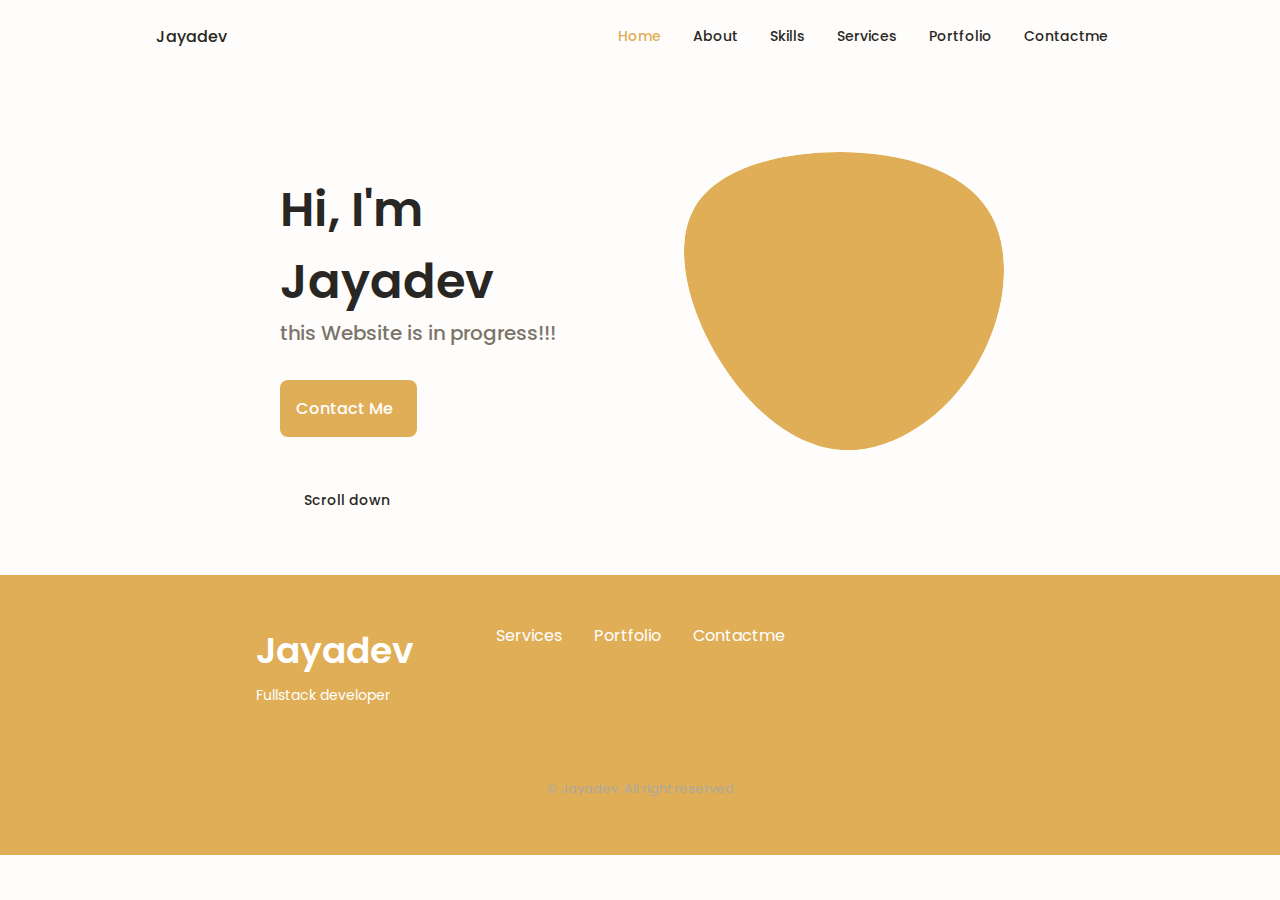
==== commit a820d27c: "made this website in progress. need to change all the tabs" ====
--- a/index.html
+++ b/index.html
@@ -136,9 +136,9 @@
 						</div>
 						<div class="home__data">
 							<h1 class="home__title">Hi, I'm Jayadev</h1>
-							<h3 class="home__subtitle">Fullstack developer</h3>
+							<h3 class="home__subtitle">this Website is in progress!!!</h3>
 							<p class="home__description">
-								With experience in web design, Mobile development and vector illustration, producing quality work.
+								
 							</p>
 							<a href="#contact" class="button button--flex">
 								Contact Me
@@ -162,1042 +162,6 @@
 				</div>
 			</section>
 
-			<!--==================== ABOUT ====================-->
-			<section class="about section" id="about">
-				<h2 class="section__title">About Me</h2>
-				<span class="section__subtitle">My introduction</span>
-
-				<div class="about__container container grid">
-					<img src="assets/img/about.png" alt="" class="about__img" />
-
-					<div class="about__data">
-						<p class="about__description">
-							Bid data developer, data science enthusiast with extensive knowledge  working in bigdata technologies, Ui / Ux
-							design and vector illustration, delivering quality work.
-						</p>
-
-						<div class="about__info">
-							<div>
-								<span class="about__info-title">01+</span>
-								<span class="about__info-name"
-									>Years <br />
-									experience</span
-								>
-							</div>
-
-							<div>
-								<span class="about__info-title">07+</span>
-								<span class="about__info-name"
-									>Completed<br />
-									projects</span
-								>
-							</div>
-
-							<div>
-								<span class="about__info-title">02+</span>
-								<span class="about__info-name"
-									>Companies <br />
-									worked (as freelancer)</span
-								>
-							</div>
-						</div>
-
-						<div class="about__buttons">
-							<a
-								download=""
-								href="assets/pdf/Jayadev_V_Resume.pdf"
-								class="button button--flex"
-							>
-								Download Resume
-								<i
-									class="uil uil-download-alt button__icon"
-								></i>
-							</a>
-						</div>
-					</div>
-				</div>
-			</section>
-
-			<!--==================== SKILLS ====================-->
-			<section class="skills section" id="skills">
-				<h2 class="section__title">Skills</h2>
-				<span class="section__subtitle">My technical level</span>
-
-				<div class="skills__container container grid">
-					<div>
-						<!--==================== SKILLS 1 ====================-->
-						<div class="skills__content skills__open">
-							<div class="skills__header">
-								<i
-									class="uil uil-brackets-curly skills__icon"
-								></i>
-
-								<div>
-									<h1 class="skills__title">
-										Frontend Skills
-									</h1>
-
-									<span class="skills__subtitile"
-										></span
-									>
-								</div>
-								<i class="uil uil-angle-down skills__arrow"></i>
-							</div>
-
-							<div class="skills__list grid">
-								<div class="skills__data">
-									<div class="skills__titles">
-										<h3 class="skills__name">Html</h3>
-										<span class="skills__number">90%</span>
-									</div>
-									<div class="skills__bar">
-										<span
-											class="
-												skills__percentage skills__html
-											"
-										></span>
-									</div>
-								</div>
-
-								<div class="skills__data">
-									<div class="skills__titles">
-										<h3 class="skills__name">CSS</h3>
-										<span class="skills__number">80%</span>
-									</div>
-									<div class="skills__bar">
-										<span
-											class="
-												skills__percentage skills__css
-											"
-										></span>
-									</div>
-								</div>
-
-								<div class="skills__data">
-									<div class="skills__titles">
-										<h3 class="skills__name">JavaScript</h3>
-										<span class="skills__number">60%</span>
-									</div>
-									<div class="skills__bar">
-										<span
-											class="
-												skills__percentage skills__js
-											"
-										></span>
-									</div>
-								</div>
-							</div>
-						</div>
-
-						<!--==================== SKILLS 2 ====================-->
-						<div class="skills__content skills__close">
-							<div class="skills__header">
-								<i
-									class="uil uil-server-network skills__icon"
-								></i>
-
-								<div>
-									<h1 class="skills__title">
-										Backend Skills
-									</h1>
-									<span class="skills__subtitile"
-										></span
-									>
-								</div>
-								<i class="uil uil-angle-down skills__arrow"></i>
-							</div>
-
-							<div class="skills__list grid">
-								<div class="skills__data">
-									<div class="skills__titles">
-										<h3 class="skills__name">Firebase</h3>
-										<span class="skills__number">80%</span>
-									</div>
-									<div class="skills__bar">
-										<span
-											class="
-												skills__percentage skills__php
-											"
-										></span>
-									</div>
-								</div>
-
-								<div class="skills__data">
-									<div class="skills__titles">
-										<h3 class="skills__name">Django</h3>
-										<span class="skills__number">70%</span>
-									</div>
-									<div class="skills__bar">
-										<span
-											class="
-												skills__percentage skills__node
-											"
-										></span>
-									</div>
-								</div>
-
-								<div class="skills__data">
-									<div class="skills__titles">
-										<h3 class="skills__name">sql</h3>
-										<span class="skills__number">90%</span>
-									</div>
-									<div class="skills__bar">
-										<span
-											class="
-												skills__percentage
-												skills__firebase
-											"
-										></span>
-									</div>
-								</div>
-
-								<div class="skills__data">
-									<div class="skills__titles">
-										<h3 class="skills__name">Python</h3>
-										<span class="skills__number">55%</span>
-									</div>
-									<div class="skills__bar">
-										<span
-											class="
-												skills__percentage
-												skills__python
-											"
-										></span>
-									</div>
-								</div>
-							</div>
-						</div>
-					</div>
-
-					<div>
-						<!--==================== SKILLS 3 ====================-->
-						<div class="skills__content skills__close">
-							<div class="skills__header">
-								<i class="uil uil-swatchbook skills__icon"></i>
-
-								<div>
-									<h1 class="skills__title">Designer Skills</h1>
-									<span class="skills__subtitile"
-										></span
-									>
-								</div>
-								<i class="uil uil-angle-down skills__arrow"></i>
-							</div>
-
-							<div class="skills__list grid">
-								<div class="skills__data">
-									<div class="skills__titles">
-										<h3 class="skills__name">Figma</h3>
-										<span class="skills__number">90%</span>
-									</div>
-									<div class="skills__bar">
-										<span
-											class="
-												skills__percentage skills__figma
-											"
-										></span>
-									</div>
-								</div>
-
-								<div class="skills__data">
-									<div class="skills__titles">
-										<h3 class="skills__name">Adobe XD</h3>
-										<span class="skills__number">85%</span>
-									</div>
-									<div class="skills__bar">
-										<span
-											class="
-												skills__percentage
-												skills__sketch
-											"
-										></span>
-									</div>
-								</div>
-								<div class="skills__data">
-									<div class="skills__titles">
-										<h3 class="skills__name">Illustrator</h3>
-										<span class="skills__number">90%</span>
-									</div>
-									<div class="skills__bar">
-										<span
-											class="
-												skills__percentage
-												skills__sketch
-											"
-										></span>
-									</div>
-								</div>
-
-								<div class="skills__data">
-									<div class="skills__titles">
-										<h3 class="skills__name">Photoshop</h3>
-										<span class="skills__number">75%</span>
-									</div>
-									<div class="skills__bar">
-										<span
-											class="
-												skills__percentage
-												skills__photoshop
-											"
-										></span>
-									</div>
-								</div>
-							</div>
-						</div>
-					</div>
-				</div>
-			</section>
-
-			<!--==================== QUALIFICATION ====================-->
-			<section class="qualification section">
-				<h2 class="section__title">Qualification</h2>
-				<span class="section__subtitle">My personal journey</span>
-
-				<div class="qualification__container container">
-					<div class="qualification__tabs">
-						<div
-							class="
-								qualification__button
-								button--flex
-								qualification__active
-							"
-							data-target="#education"
-						>
-							<i
-								class="
-									uil uil-graduation-cap
-									qualification__icon
-								"
-							></i>
-							Education
-						</div>
-
-						<div
-							class="qualification__button button--flex"
-							data-target="#work"
-						>
-							<i
-								class="
-									uil uil-briefcase-alt
-									qualification__icon
-								"
-							></i>
-							Work
-						</div>
-					</div>
-
-					<div class="qualification__sections">
-						<!--==================== QUALIFICATION CONTENT 1 ====================-->
-						<div
-							class="qualification__content qualification__active"
-							data-content
-							id="education"
-						>
-							<!--==================== QUALIFICATION 1 ====================-->
-							<div class="qualification__data">
-								<div>
-									<h3 class="qualification__title">
-										10th Grade
-									</h3>
-									<span class="qualification__subtitle"
-										>Chinmaya Vidyalaya Pallavur</span
-									>
-									<div class="qualification__calendar">
-										<i class="uil uil-calendar-alt"></i>
-										2014 - 2015
-									</div>
-								</div>
-
-								<div>
-									<span class="qualification__rounder"></span>
-									<span class="qualification__line"></span>
-								</div>
-							</div>
-
-							<!--==================== QUALIFICATION 2 ====================-->
-							<div class="qualification__data">
-								<div></div>
-
-								<div>
-									<span class="qualification__rounder"></span>
-									<span class="qualification__line"></span>
-								</div>
-
-								<div>
-									<h3 class="qualification__title">
-										12th Grade
-									</h3>
-									<span class="qualification__subtitle"
-										>Chinmaya Vidyalaya Pallavur</span
-									>
-									<div class="qualification__calendar">
-										<i class="uil uil-calendar-alt"></i>
-										2016 - 2017
-									</div>
-								</div>
-							</div>
-
-							<!--==================== QUALIFICATION 3 ====================-->
-							<div class="qualification__data">
-								<div>
-									<h3 class="qualification__title">
-										Computer Science Engineering
-									</h3>
-									<span class="qualification__subtitle"
-										>Ahalia school of engineering and technology</span
-									>
-									<div class="qualification__calendar">
-										<i class="uil uil-calendar-alt"></i>
-										2017 - 2021
-									</div>
-								</div>
-
-								<div>
-									<span class="qualification__rounder"></span>
-									<span class="qualification__line"></span>
-								</div>
-							</div>
-
-							<!--==================== QUALIFICATION 4 ====================-->
-							<div class="qualification__data">
-								<div></div>
-
-								<div>
-									<span class="qualification__rounder"></span>
-									<!-- <span
-											class="qualification__line"
-										></span> -->
-								</div>
-
-								
-							</div>
-						</div>
-
-						<!--==================== QUALIFICATION CONTENT 2 ====================-->
-						<div
-							class="qualification__content"
-							data-content
-							id="work"
-						>
-							<!--==================== QUALIFICATION 1 ====================-->
-							<div class="qualification__data">
-								<div>
-									<h3 class="qualification__title">
-										Freelance Developer
-									</h3>
-									<span class="qualification__subtitle"
-										>Ahalia IT Department</span
-									>
-									<div class="qualification__calendar">
-										<i class="uil uil-calendar-alt"></i>
-										3 months
-									</div>
-								</div>
-
-								<div>
-									<span class="qualification__rounder"></span>
-									<span class="qualification__line"></span>
-								</div>
-							</div>
-
-
-							<!--==================== QUALIFICATION 2 ====================-->
-							<div class="qualification__data">
-								<div></div>
-
-								<div>
-									<span class="qualification__rounder"></span>
-									<span class="qualification__line"></span>
-								</div>
-
-								<div>
-									<h3 class="qualification__title">
-										Freelance Developer
-									</h3>
-									<span class="qualification__subtitle"
-										>Ahmodular.in</span
-									>
-									<div class="qualification__calendar">
-										<i class="uil uil-calendar-alt"></i>
-										2 months
-									</div>
-								</div>
-							</div>
-
-							<!--==================== QUALIFICATION 3 ====================-->
-							
-						</div>
-					</div>
-				</div>
-			</section>
-
-			<!--==================== SERVICES ====================-->
-			<section class="services section" id="services">
-				<h2 class="section__title">Services</h2>
-				<span class="section__subtitle">What i offer</span>
-
-				<div class="services__container container grid">
-					<!--==================== SERVICES 1 ====================-->
-					<div class="services__content">
-						<div>
-							<i class="uil uil-web-grid services__icon"></i>
-							<h3 class="services__title">
-								Ui/Ux <br />
-								Designer
-							</h3>
-						</div>
-
-						<span
-							class="
-								button button--flex button--small button--link
-								services__button
-							"
-						>
-							View More
-							<i class="uil uil-arrow-right button__icon"></i>
-						</span>
-
-						<div class="services__modal">
-							<div class="services__modal-content">
-								<h4 class="services__modal-title">
-									Ui/Ux <br />
-									Designer
-								</h4>
-								<i
-									class="uil uil-times services__modal-close"
-								></i>
-
-								<ul class="services__modal-services grid">
-									<li class="services__modal-service">
-										<i
-											class="
-												uil uil-check-circle
-												services__modal-icon
-											"
-										></i>
-										<p>I develop the user interface.</p>
-									</li>
-									<li class="services__modal-service">
-										<i
-											class="
-												uil uil-check-circle
-												services__modal-icon
-											"
-										></i>
-										<p>Web page wireframing.</p>
-									</li>
-									<li class="services__modal-service">
-										<i
-											class="
-												uil uil-check-circle
-												services__modal-icon
-											"
-										></i>
-										<p>I create ux element interactions.</p>
-									</li>
-									<li class="services__modal-service">
-										<i
-											class="
-												uil uil-check-circle
-												services__modal-icon
-											"
-										></i>
-										<p>I position your company brand.</p>
-									</li>
-								</ul>
-							</div>
-						</div>
-					</div>
-					<!--==================== SERVICES 2 ====================-->
-					<div class="services__content">
-						<div>
-							<i class="uil uil-arrow services__icon"></i>
-							<h3 class="services__title">
-								Fullstack <br />
-								Developer
-							</h3>
-						</div>
-
-						<span
-							class="
-								button button--flex button--small button--link
-								services__button
-							"
-						>
-							View More
-							<i class="uil uil-arrow-right button__icon"></i>
-						</span>
-
-						<div class="services__modal">
-							<div class="services__modal-content">
-								<h4 class="services__modal-title">
-									Fullstack <br />
-									Developer
-								</h4>
-								<i
-									class="uil uil-times services__modal-close"
-								></i>
-
-								<ul class="services__modal-services grid">
-									<li class="services__modal-service">
-										<i
-											class="
-												uil uil-check-circle
-												services__modal-icon
-											"
-										></i>
-										<p>I develop websites.</p>
-									</li>
-									<li class="services__modal-service">
-										<i
-											class="
-												uil uil-check-circle
-												services__modal-icon
-											"
-										></i>
-										<p>portfolio website development.</p>
-									</li>
-									<li class="services__modal-service">
-										<i
-											class="
-												uil uil-check-circle
-												services__modal-icon
-											"
-										></i>
-										<p>Responsive and progressive web pages</p>
-									</li>
-									
-								</ul>
-							</div>
-						</div>
-					</div>
-					<!--==================== SERVICES 3 ====================-->
-					<div class="services__content">
-						<div>
-							<i class="uil uil-pen services__icon"></i>
-							<h3 class="services__title">
-								Vector <br />
-								Illustrator
-							</h3>
-						</div>
-
-						<span
-							class="
-								button button--flex button--small button--link
-								services__button
-							"
-						>
-							View More
-							<i class="uil uil-arrow-right button__icon"></i>
-						</span>
-
-						<div class="services__modal">
-							<div class="services__modal-content">
-								<h4 class="services__modal-title">
-									Vector <br />
-									Illustrator
-								</h4>
-								<i
-									class="uil uil-times services__modal-close"
-								></i>
-
-								<ul class="services__modal-services grid">
-									<li class="services__modal-service">
-										<i
-											class="
-												uil uil-check-circle
-												services__modal-icon
-											"
-										></i>
-										<p>I do vector illustrations.</p>
-									</li>
-									<li class="services__modal-service">
-										<i
-											class="
-												uil uil-check-circle
-												services__modal-icon
-											"
-										></i>
-										<p>I make vector characters.</p>
-									</li>
-									<li class="services__modal-service">
-										<i
-											class="
-												uil uil-check-circle
-												services__modal-icon
-											"
-										></i>
-										<p>Logo designing.</p>
-									</li>
-									
-								</ul>
-							</div>
-						</div>
-					</div>
-				</div>
-			</section>
-
-			<!--==================== PORTFOLIO ====================-->
-			<section class="portfolio section" id="portfolio">
-				<h2 class="section__title">Portfolio</h2>
-				<span class="section__subtitle">Most recent work</span>
-
-				<div class="portfolio__container container swiper-container">
-					<div class="swiper-wrapper">
-						<!--==================== PORTFOLIO 1 ====================-->
-						<div class="portfolio__content grid swiper-slide">
-							<img
-								src="assets/img/portfolio1.jpg"
-								alt=""
-								class="portfolio__img"
-							/>
-
-							<div class="portfolio__data">
-								<h3 class="portfolio__title">Portfolio Site</h3>
-								<p class="portfolio__description">
-									Website developed for a company named ahmodular kitchen for displaying their works
-								</p>
-								<a
-									href="https://ahmodular.in/"
-									class="
-										button button--flex button--small
-										portfolio__button
-									"
-								>
-									Demo
-									<i
-										class="uil uil-arrow-right button__icon"
-									></i>
-								</a>
-							</div>
-						</div>
-
-						<!--==================== PORTFOLIO 2 ====================-->
-						<div class="portfolio__content grid swiper-slide">
-							<img
-								src="assets/img/portfolio2.jpg"
-								alt=""
-								class="portfolio__img"
-							/>
-
-							<div class="portfolio__data">
-								<h3 class="portfolio__title">Django web app</h3>
-								<p class="portfolio__description">
-									Website for hostel mess management
-								</p>
-								<a
-									href="https://hostel.ahalia.in/"
-									class="
-										button button--flex button--small
-										portfolio__button
-									"
-								>
-									Demo
-									<i
-										class="uil uil-arrow-right button__icon"
-									></i>
-								</a>
-							</div>
-						</div>
-
-						<!--==================== PORTFOLIO 3 ====================-->
-						<div class="portfolio__content grid swiper-slide">
-							<img
-								src="assets/img/portfolio3.jpg"
-								alt=""
-								class="portfolio__img"
-							/>
-
-							<div class="portfolio__data">
-								<h3 class="portfolio__title">Ahalia transit</h3>
-								<p class="portfolio__description">
-									Shuttle bus location tracker for passengers visiting college campus.
-								</p>
-								<a
-									href="https://transport.ahalia.in/"
-									class="
-										button button--flex button--small
-										portfolio__button
-									"
-								>
-									Demo
-									<i
-										class="uil uil-arrow-right button__icon"
-									></i>
-								</a>
-							</div>
-						</div>
-					</div>
-
-					<!-- Add Arrows -->
-					<div class="swiper-button-next">
-						<i
-							class="uil uil-angle-right-b swiper-portfolio-icon"
-						></i>
-					</div>
-					<div class="swiper-button-prev">
-						<i
-							class="uil uil-angle-left-b swiper-portfolio-icon"
-						></i>
-					</div>
-
-					<!-- Add Pagination -->
-					<div class="swiper-pagination"></div>
-				</div>
-			</section>
-			<section class="portfolio section" id="">
-				<h2 class="section__title">Vector Arts</h2>
-				<span class="section__subtitle">Most recent Vector arts</span>
-
-				<div class="portfolio__container container swiper-container">
-					<div class="swiper-wrapper">
-						<!--==================== PORTFOLIO 1 ====================-->
-						<div class="portfolio__content grid swiper-slide">
-							<img
-								src="assets/img/mikey.png"
-								alt=""
-								class="portfolio__img"
-							/>
-
-							<div class="portfolio__data">
-								<h3 class="portfolio__title">Anime Characters</h3>
-								<p class="portfolio__description">
-									Every one has a guilty pleasure. Mine is binging anime episodes. So I illustrated some of my favorite characters. Tool used is adobe illustrator
-								</p>
-								<a
-									href="https://www.behance.net/gallery/120454947/Random-Anime-Characters"
-									class="
-										button button--flex button--small
-										portfolio__button
-									"
-								>
-									See More
-									<i
-										class="uil uil-arrow-right button__icon"
-									></i>
-								</a>
-							</div>
-						</div>
-
-						<!--==================== PORTFOLIO 2 ====================-->
-						<div class="portfolio__content grid swiper-slide">
-							<img
-								src="assets/img/charlie.png"
-								alt=""
-								class="portfolio__img"
-							/>
-
-							<div class="portfolio__data">
-								<h3 class="portfolio__title">Celebrities</h3>
-								<p class="portfolio__description">
-									Some of my favorite Celebrities illustrated using adobe illustrator
-								</p>
-								<a
-									href="https://www.behance.net/gallery/120456627/Random-celebrity-Illustration"
-									class="
-										button button--flex button--small
-										portfolio__button
-									"
-								>
-									See More
-									<i
-										class="uil uil-arrow-right button__icon"
-									></i>
-								</a>
-							</div>
-						</div>
-
-						<!--==================== PORTFOLIO 3 ====================-->
-						<div class="portfolio__content grid swiper-slide">
-							<img
-								src="assets/img/cap.png"
-								alt=""
-								class="portfolio__img"
-							/>
-
-							<div class="portfolio__data">
-								<h3 class="portfolio__title">Super heros</h3>
-								<p class="portfolio__description">
-									My favorite super hero characters illustrated using adobe illustrator.
-								</p>
-								<a
-									href="https://www.behance.net/gallery/120457061/Super-Heros"
-									class="
-										button button--flex button--small
-										portfolio__button
-									"
-								>
-									See More
-									<i
-										class="uil uil-arrow-right button__icon"
-									></i>
-								</a>
-							</div>
-						</div>
-						<div class="portfolio__content grid swiper-slide">
-							<img
-								src="assets/img/asho.png"
-								alt=""
-								class="portfolio__img"
-							/>
-
-							<div class="portfolio__data">
-								<h3 class="portfolio__title">Friends</h3>
-								<p class="portfolio__description">
-									Some of friend's vector potrait illustrated using adobe illustrator.
-								</p>
-								<a
-									href="https://www.behance.net/gallery/120453919/People-Illustrations"
-									class="
-										button button--flex button--small
-										portfolio__button
-									"
-								>
-									See More
-									<i
-										class="uil uil-arrow-right button__icon"
-									></i>
-								</a>
-							</div>
-						</div>
-					</div>
-
-					<!-- Add Arrows -->
-					<div class="swiper-button-next">
-						<i
-							class="uil uil-angle-right-b swiper-portfolio-icon"
-						></i>
-					</div>
-					<div class="swiper-button-prev">
-						<i
-							class="uil uil-angle-left-b swiper-portfolio-icon"
-						></i>
-					</div>
-
-					<!-- Add Pagination -->
-					<div class="swiper-pagination"></div>
-				</div>
-			</section>
-			<!--==================== PROJECT IN MIND ====================-->
-			<section class="project section">
-				<div class="project__bg">
-					<div class="project__container container grid">
-						<div class="project__data">
-							<h2 class="project__title">
-								Have intresting project??
-							</h2>
-							<p class="project__description">
-								Contact me for any assistance or help!!
-								
-							</p>
-							<a
-								href="#contact"
-								class="button button--flex button--white"
-							>
-								Contact Me
-								<i
-									class="
-										uil uil-message
-										project__icon
-										button__icon
-									"
-								></i>
-							</a>
-						</div>
-
-						<img
-							src="assets/img/project.png"
-							alt=""
-							class="project__img"
-						/>
-					</div>
-				</div>
-			</section>
-
-			<!--==================== TESTIMONIAL ====================-->
-			
-
-			<!--==================== CONTACT ME ====================-->
-			<section class="contact section" id="contact">
-				<h2 class="section__title">Contact Me</h2>
-				<span class="section__subtitle">Get in touch</span>
-
-				<div class="contact__container container grid">
-					<div>
-						<div class="contact__information">
-							<i class="uil uil-whatsapp contact__icon"></i>
-
-							<div>
-								<h3 class="contact__title">Text Me</h3>
-								<span class="contact__subtitle"
-									></span
-								>
-							</div>
-						</div>
-					</div>
-
-					<div>
-						<div class="contact__information">
-							<i class="uil uil-envelope contact__icon"></i>
-
-							<div>
-								<h3 class="contact__title">Email</h3>
-								<span class="contact__subtitle"
-									>Jayadevmarath@gmail.com</span
-								>
-							</div>
-						</div>
-					</div>
-
-					<div>
-						<div class="contact__information">
-							<i class="uil uil-map-marker contact__icon"></i>
-
-							<div>
-								<h3 class="contact__title">Location</h3>
-								<span class="contact__subtitle"
-									>Kerala India</span
-								>
-							</div>
-						</div>
-					</div>
-
-				<form 
-						action="https://formspree.io/f/mgerzvly"
-						method="POST" class="contact__form grid"
-					>
-    				<div class="contact__inputs grid">
-        					<div class="contact__content">
-            					<label for="" class="contact__label" >Name</label>
-            					<input type="text" class="contact__input" name="Name" />
-        			</div>
-        			<div class="contact__content">
-            			<label for="" class="contact__label">Email</label>
-            				<input type="email" class="contact__input"  name="Reply to" />
-        			</div>
-    			</div>
-    			<div class="contact__content">
-        			<label for="" class="contact__label">Project</label>
-        			<input type="text" class="contact__input" name="Project Name" />
-    			</div>
-   				<div class="contact__content">
-       				 <label for="" class="contact__label">Message</label>
-							<textarea
-								name="message" 
-								id=""
-								cols="0"
-								rows="7"
-								class="contact__input"
-							></textarea>
-    			</div>
-    			<div>
-        			<button type="submit" class="button button--flex">Send<i class="uil uil-message button__icon"></i></button>
-            	</div>
-			</form>
-				</div>
-			</section>
-		</main>
-
 		<!--==================== FOOTER ====================-->
 		<footer class="footer">
 			<div class="footer__bg">
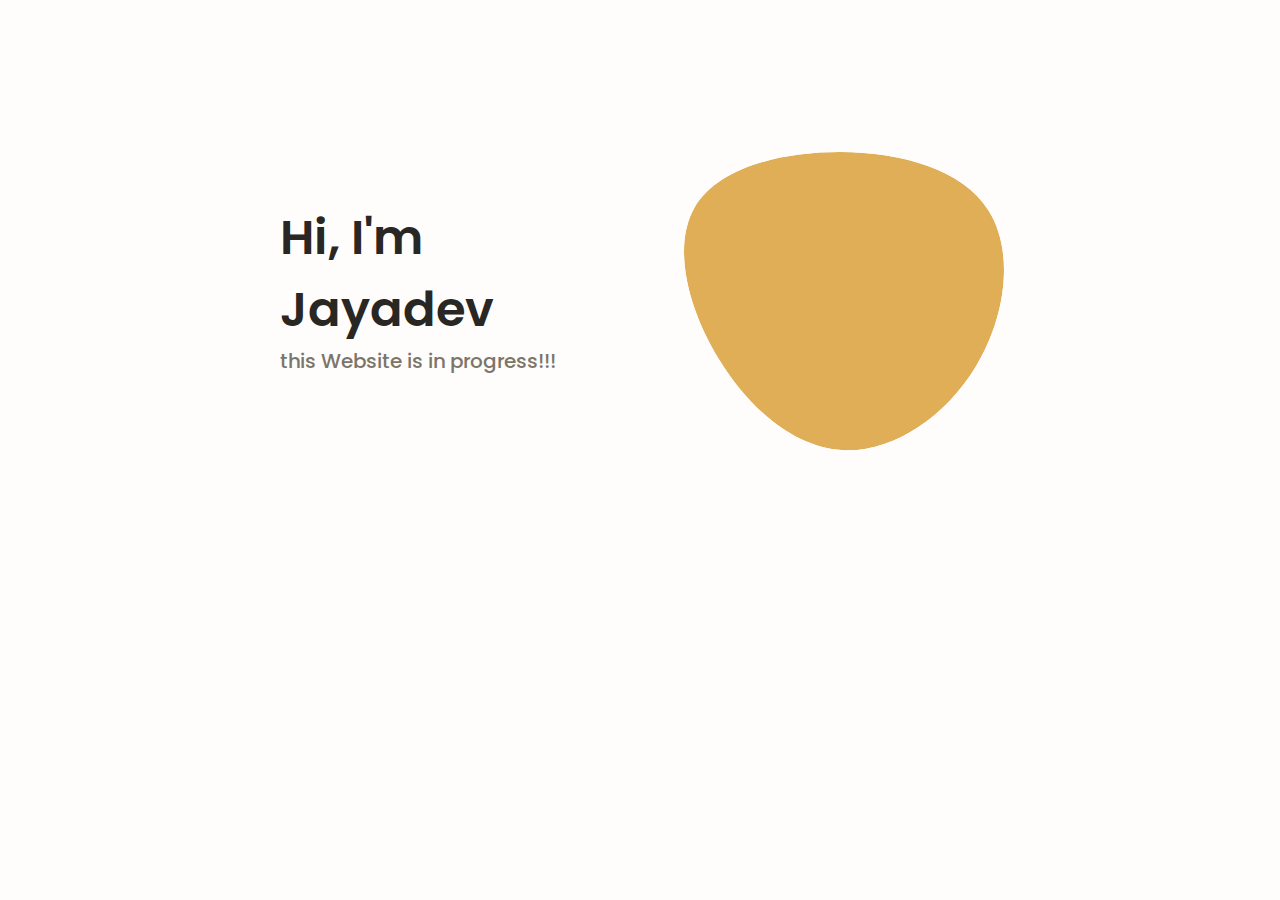
==== commit 4fef4bec: "FFOOTER REMOVED" ====
--- a/index.html
+++ b/index.html
@@ -20,58 +20,6 @@
 	<body>
 		<!--==================== HEADER ====================-->
 		<header class="header" id="header">
-			<nav class="nav container">
-				<a href="#" class="nav__logo">Jayadev</a>
-
-				<div class="nav__menu" id="nav-menu">
-					<ul class="nav__list grid">
-						<li class="nav__item">
-							<a href="#home" class="nav__link active-link">
-								<i class="uil uil-estate nav__icon"></i> Home
-							</a>
-						</li>
-						<li class="nav__item">
-							<a href="#about" class="nav__link">
-								<i class="uil uil-user nav__icon"></i> About
-							</a>
-						</li>
-						<li class="nav__item">
-							<a href="#skills" class="nav__link">
-								<i class="uil uil-file-alt nav__icon"></i>
-								Skills
-							</a>
-						</li>
-						<li class="nav__item">
-							<a href="#services" class="nav__link">
-								<i class="uil uil-briefcase-alt nav__icon"></i>
-								Services
-							</a>
-						</li>
-						<li class="nav__item">
-							<a href="#portfolio" class="nav__link">
-								<i class="uil uil-scenery nav__icon"></i>
-								Portfolio
-							</a>
-						</li>
-						<li class="nav__item">
-							<a href="#contact" class="nav__link">
-								<i class="uil uil-message nav__icon"></i>
-								Contactme
-							</a>
-						</li>
-					</ul>
-					<i class="uil uil-times nav__close" id="nav-close"></i>
-				</div>
-
-				<div class="nav__btns">
-					<!-- Theme change button -->
-					<i class="uil uil-moon change-theme" id="theme-button"></i>
-
-					<div class="nav__toggle" id="nav-toggle">
-						<i class="uil uil-apps"></i>
-					</div>
-				</div>
-			</nav>
 		</header>
 
 		<!--==================== MAIN ====================-->
@@ -125,12 +73,6 @@
                     129.362C2.45775 97.8511 -7.48481 59.1033 6.67581 34.5279C20.9871 10.1032 59.7028 
                     -0.149132 97.9666 0.00163737C136.23 0.303176 174.193 10.857 190.312 36.4879Z"
 									/>
-									<image
-										class="home__blob-img"
-										x="12"
-										y="18"
-										xlink:href="assets/img/perfil.png"
-									/>
 								</g>
 							</svg>
 						</div>
@@ -140,82 +82,9 @@
 							<p class="home__description">
 								
 							</p>
-							<a href="#contact" class="button button--flex">
-								Contact Me
-								<i class="uil uil-message button__icon"></i>
-							</a>
 						</div>
 					</div>
 
-					<div class="home__scroll">
-						<a
-							href="#about"
-							class="home__scroll-button button--flex"
-						>
-							<i class="uil uil-mouse-alt home__scroll-mouse"></i>
-							<span class="home__scroll-name">Scroll down</span>
-							<i
-								class="uil uil-arrow-down home__scroll-arrow"
-							></i>
-						</a>
-					</div>
-				</div>
-			</section>
-
-		<!--==================== FOOTER ====================-->
-		<footer class="footer">
-			<div class="footer__bg">
-				<div class="footer__container container grid">
-					<div>
-						<h1 class="footer__title">Jayadev</h1>
-						<span class="footer__subtitle">Fullstack developer</span>
-					</div>
-
-					<ul class="footer__links">
-						<li>
-							<a href="#services" class="footer__link"
-								>Services</a
-							>
-						</li>
-						<li>
-							<a href="#portfolio" class="footer__link"
-								>Portfolio</a
-							>
-						</li>
-						<li>
-							<a href="#contact" class="footer__link"
-								>Contactme</a
-							>
-						</li>
-					</ul>
-
-					<div class="footer__socials">						
-						<a
-							href="https://www.instagram.com/jayadev_vasudevan/"
-							target="_blank"
-							class="footer__social"
-						>
-							<i class="uil uil-instagram"></i>
-						</a>
-
-						<a
-							href="https://www.behance.net/jayadev_v"
-							target="_blank"
-							class="footer__social"
-						>
-							<i class="uil uil-behance"></i>
-						</a>
-					</div>
-				</div>
-
-				<p class="footer__copy">&#169; Jayadev. All right reserved</p>
-			</div>
-		</footer>
-
-		<!--==================== SCROLL TOP ====================-->
-		<a href="#" class="scrollup" id="scroll-up">
-			<i class="uil uil-arrow-up scrollup__icon"></i>
-		</a>
 
 		<!--==================== SWIPER JS ====================-->
 		<script src="assets/js/swiper-bundle.min.js"></script>
